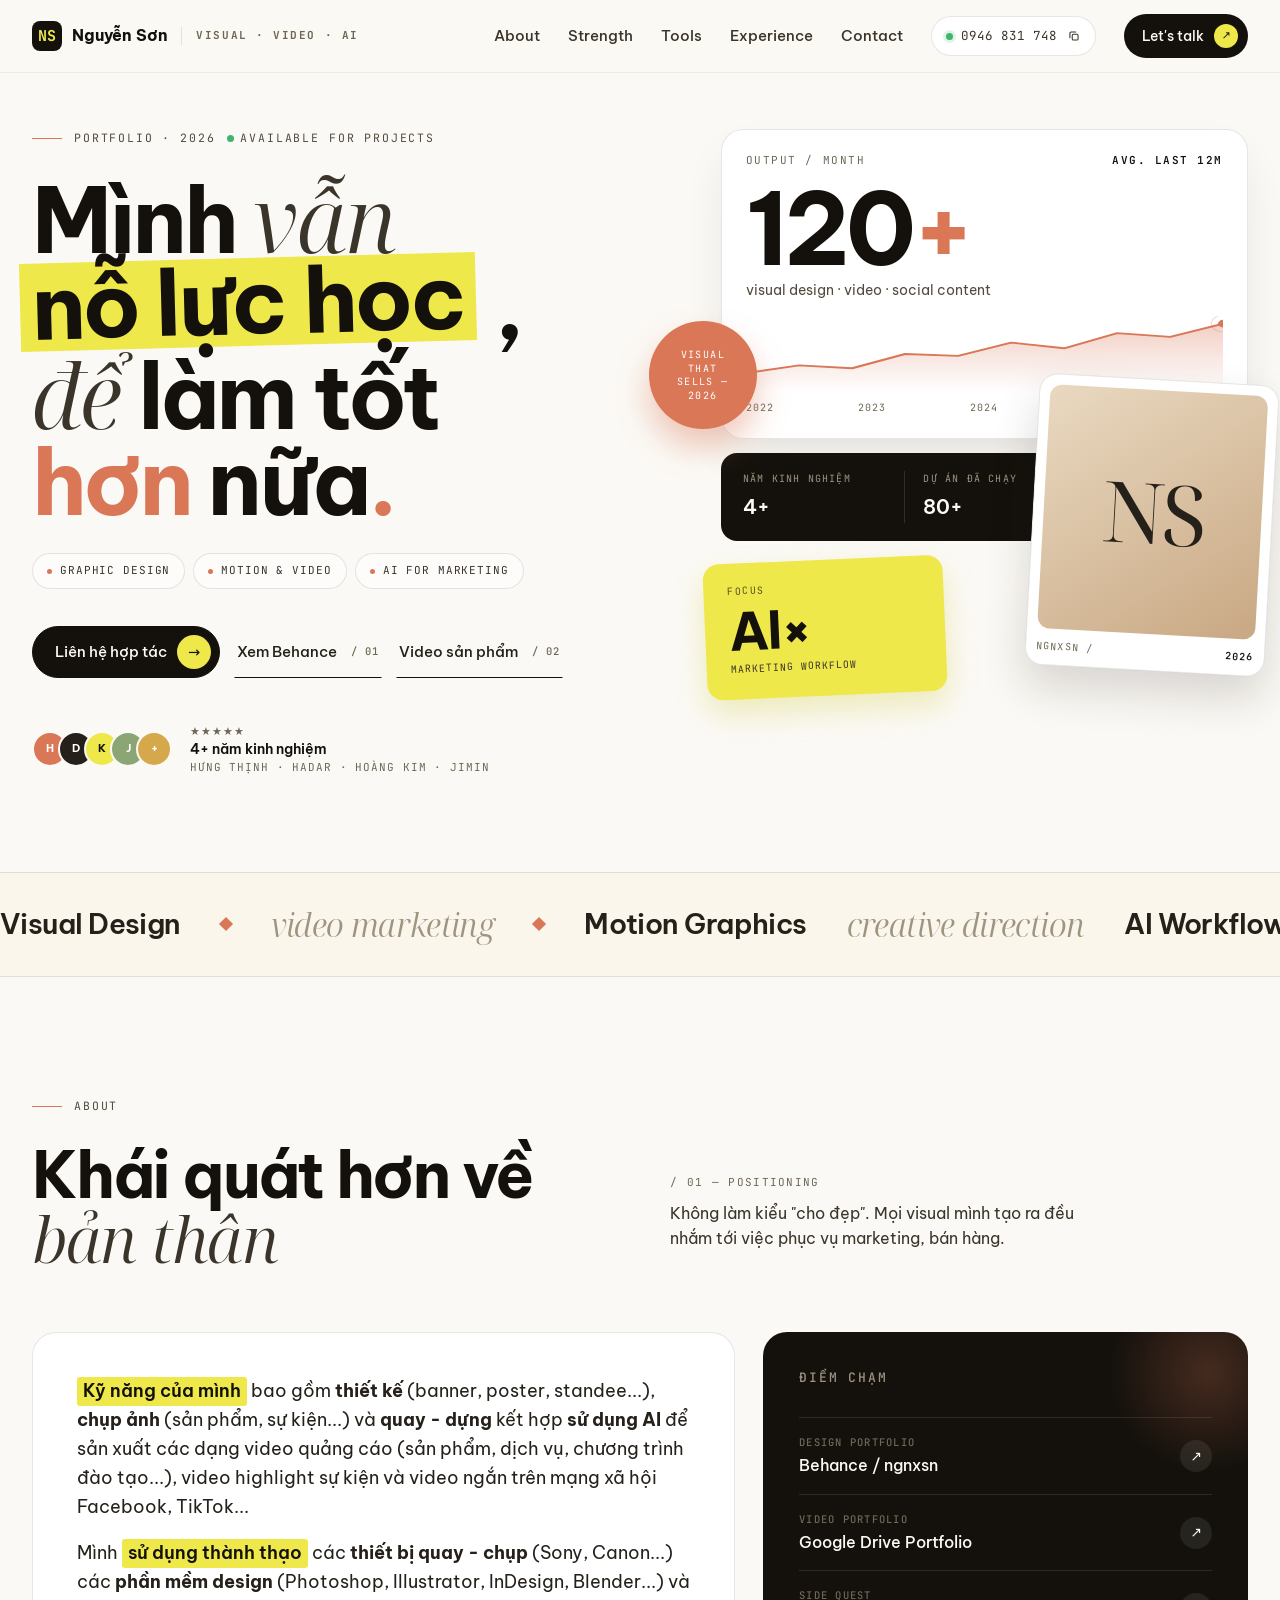
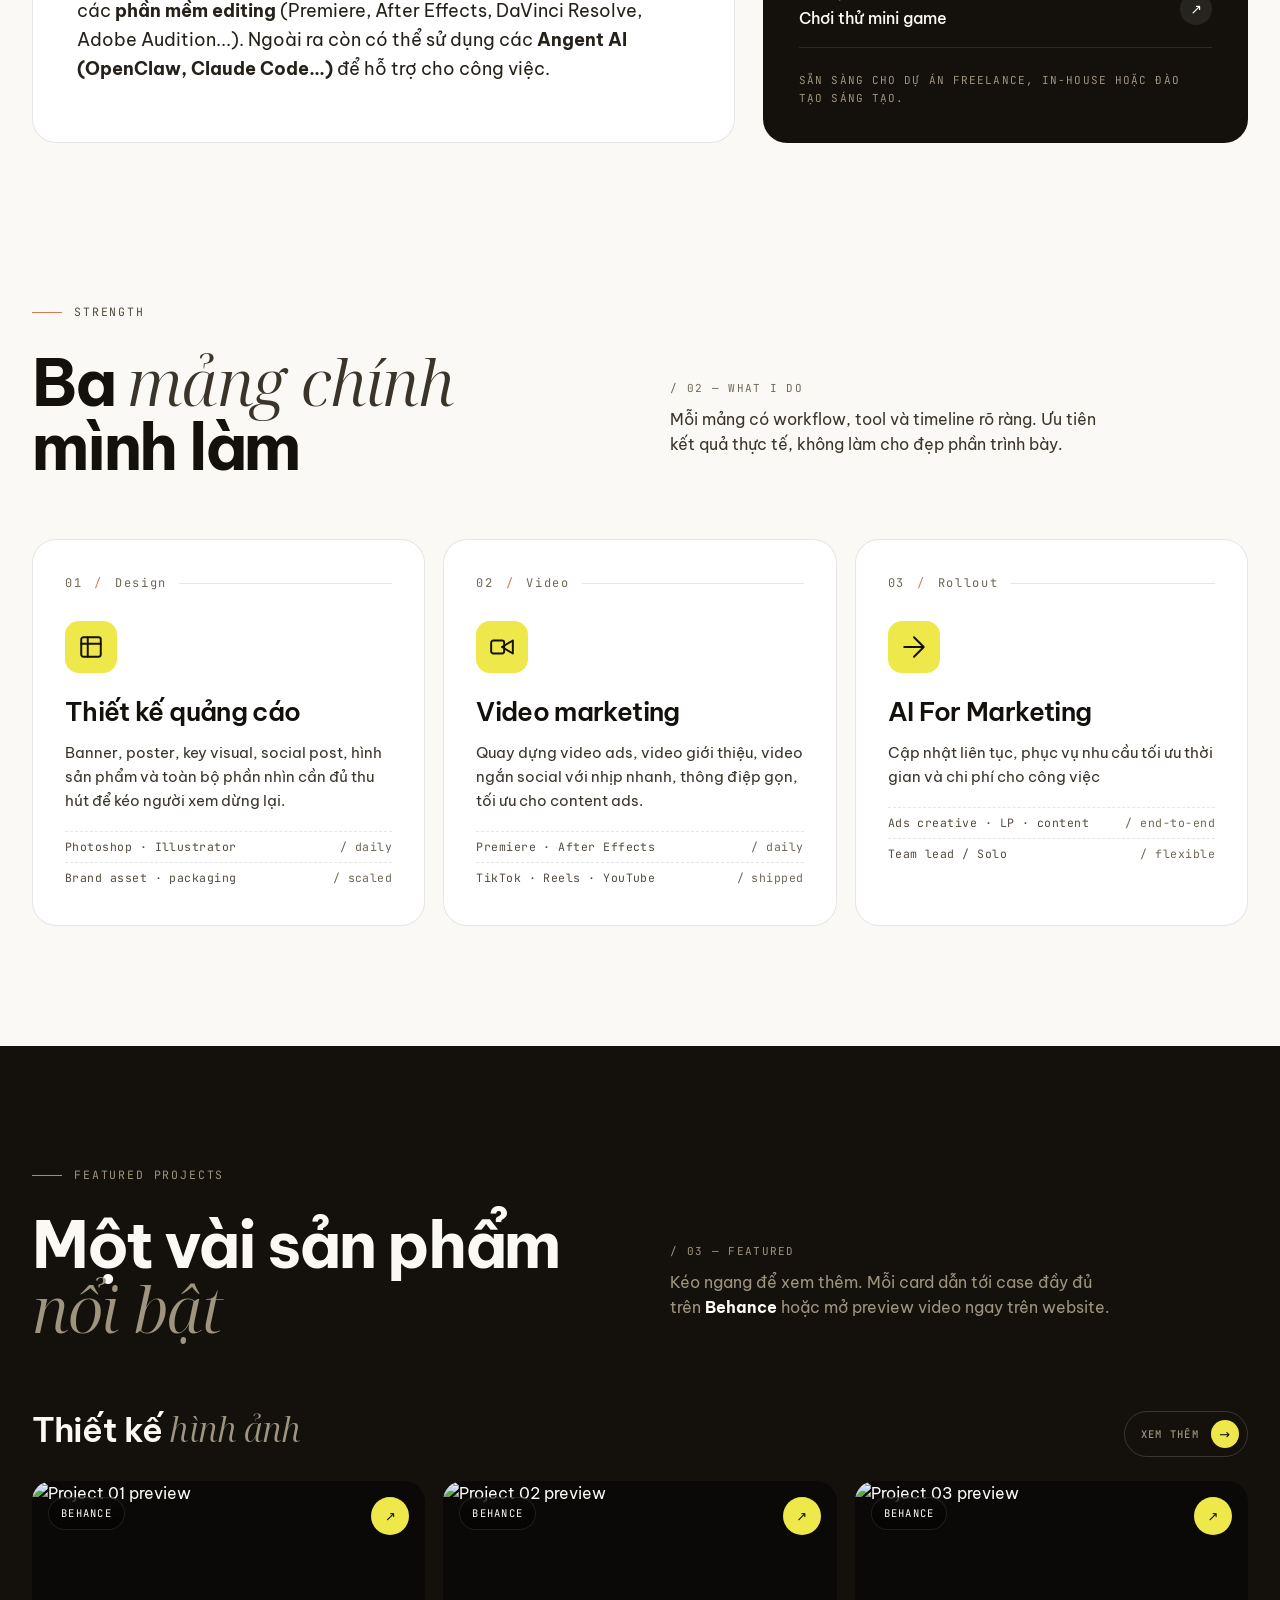
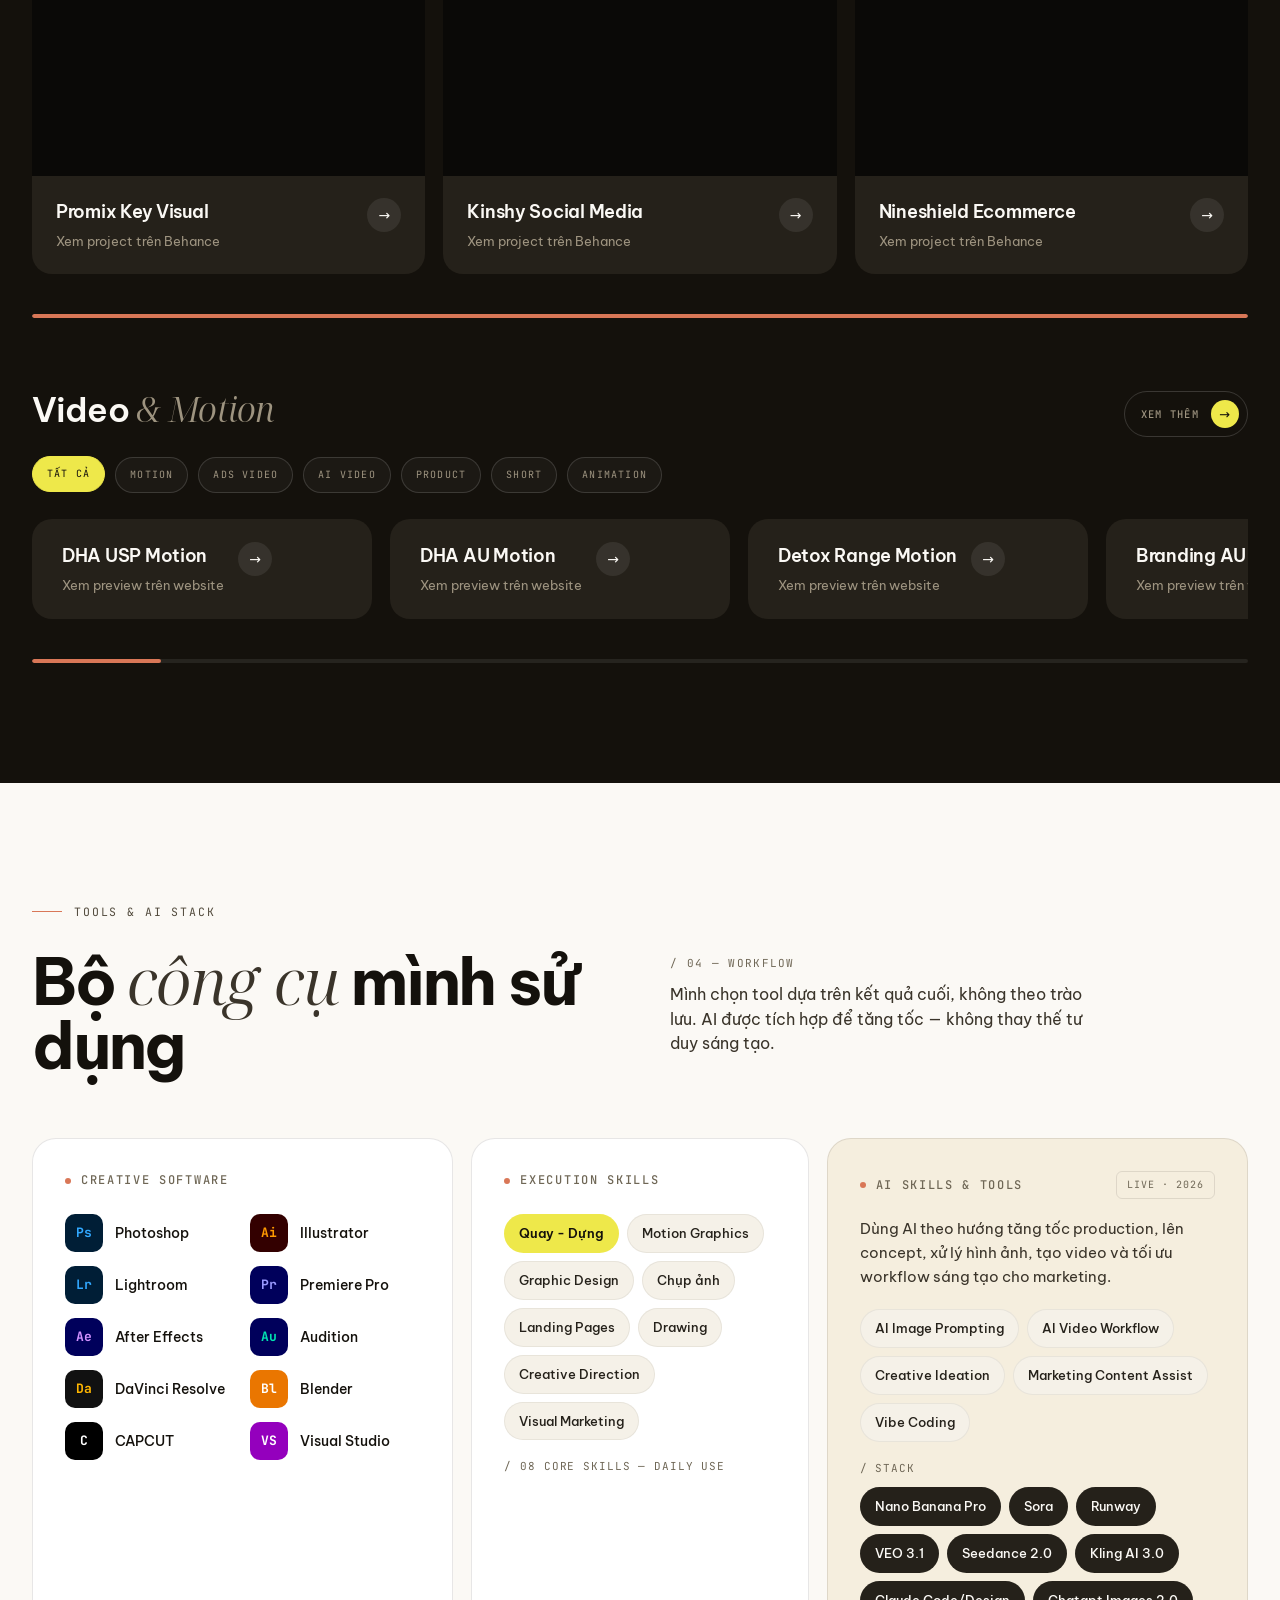
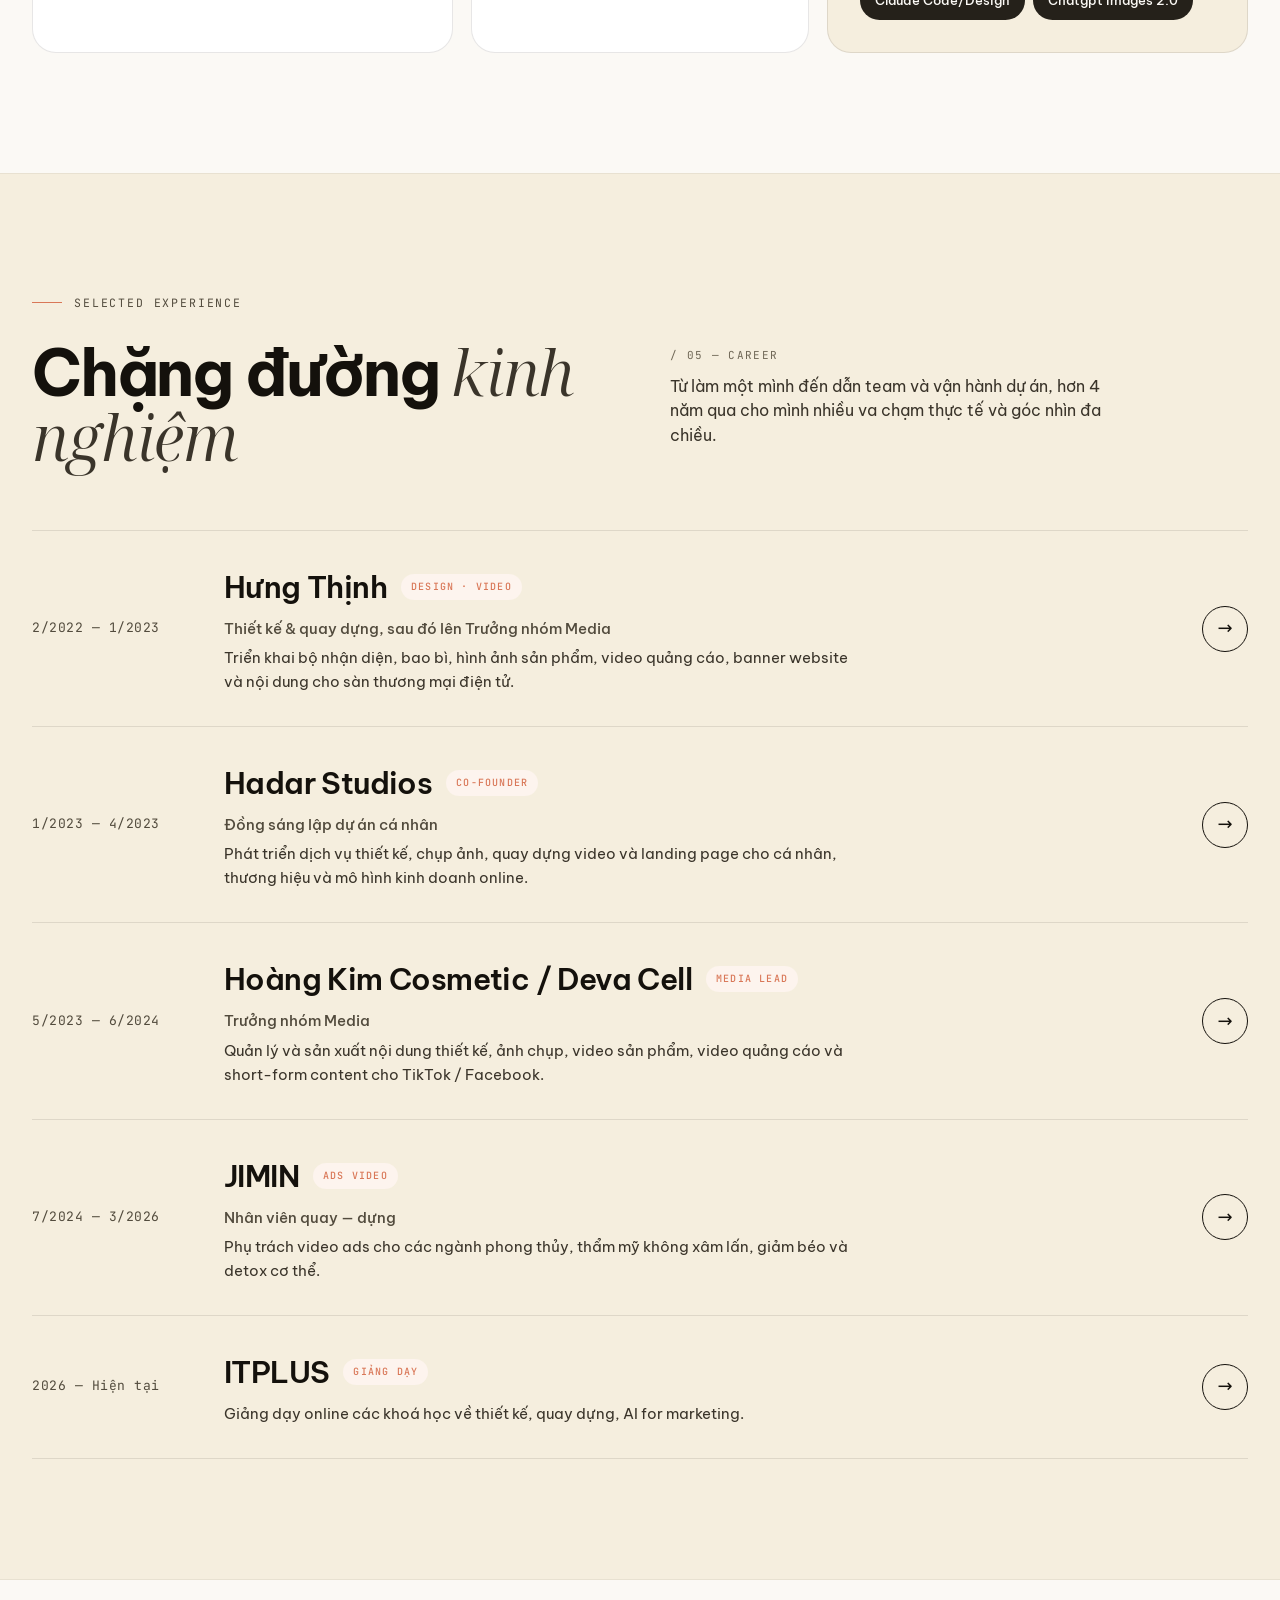
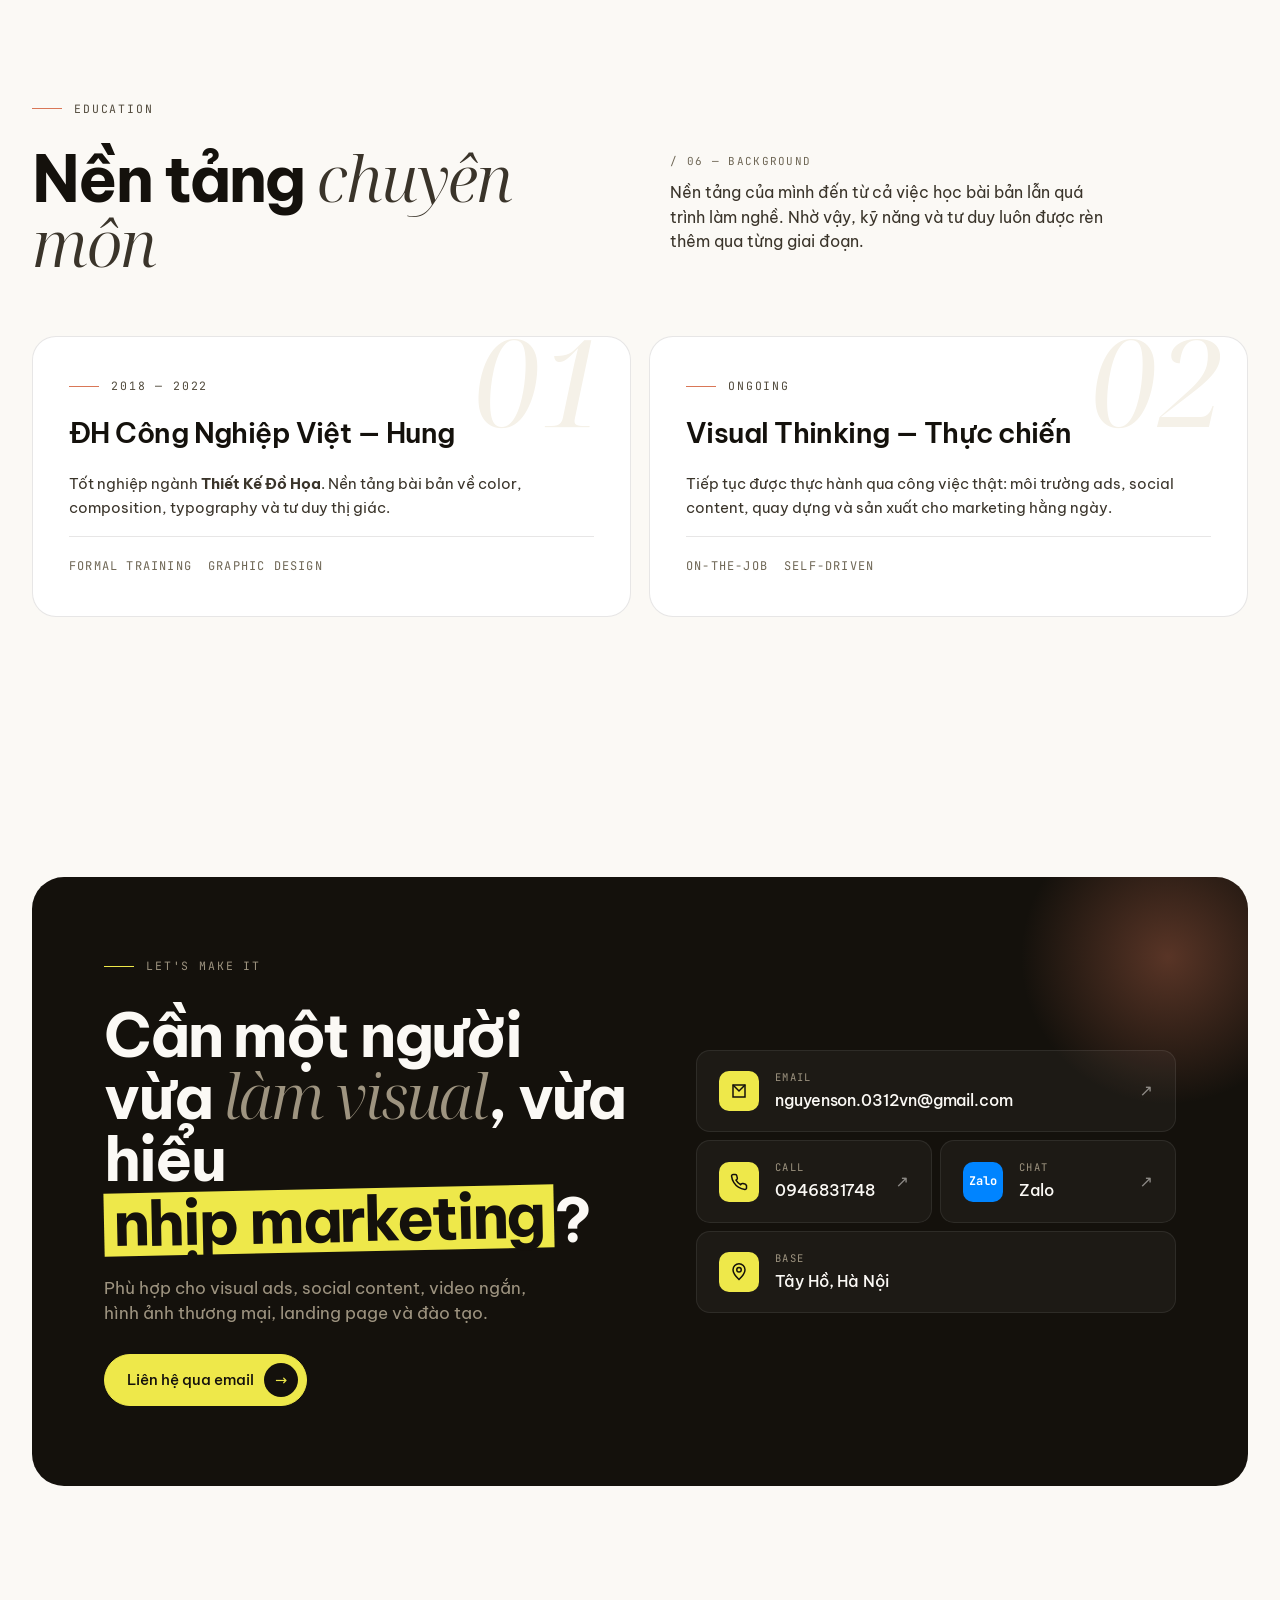
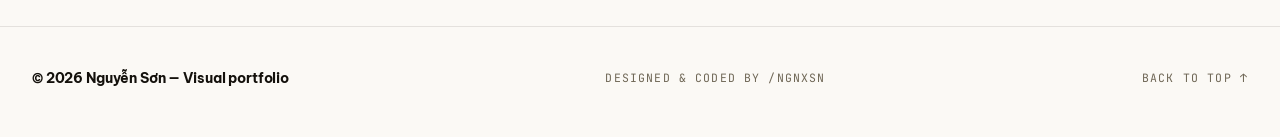
==== index.html @ d175b16a "Update index.html" ====
<!doctype html>
<html lang="vi" class="" style=""><head>
<meta charset="UTF-8">
<meta name="viewport" content="width=device-width, initial-scale=1.0">
<title>Nguyễn Sơn — Visual Designer &amp; Video Marketer</title>
<meta name="description" content="Nguyễn Sơn — Visual Designer &amp; Video Marketer. Thiết kế quảng cáo, quay dựng video, sáng tạo nội dung và AI cho marketing.">
<link rel="preconnect" href="https://fonts.googleapis.com">
<link rel="preconnect" href="https://fonts.gstatic.com" crossorigin="">
<link href="https://fonts.googleapis.com/css2?family=Be+Vietnam+Pro:wght@300;400;500;600;700;800&amp;family=Noto+Serif+Display:ital,wght@0,300..400;1,300..400&amp;family=JetBrains+Mono:wght@400;500;600&amp;display=swap" rel="stylesheet">
<style>
/* ============= TOKENS ============= */
:root{
  --brand-50:#FDF4EE;--brand-100:#FAE4D2;--brand-300:#EDA470;--brand-400:#E3814A;
  --brand-500:#D97757;--brand-600:#070605;--brand-700:#9F4A30;
  --cream-50:#FBF9F5;--cream-100:#F5F1E8;--cream-200:#E9E2D2;
  --stone-300:#C9BFA9;--stone-400:#9E9480;--stone-500:#6F6756;
  --stone-600:#524B3D;--stone-700:#3A342A;--stone-800:#25211A;--stone-900:#14110C;
  --mustard:#EEE84A;--mustard-deep:#DED613;
  --ink:var(--stone-900);--paper:var(--cream-50);--paper-warm:#F5EEDE;
  --rule:rgba(20,17,12,0.10);--rule-soft:rgba(20,17,12,0.06);
  --coral:var(--brand-500);
  --font-sans:"Be Vietnam Pro",ui-sans-serif,system-ui,sans-serif;
  --font-serif:"Noto Serif Display",Georgia,serif;
  --font-mono:"JetBrains Mono",ui-monospace,Menlo,monospace;
  --ease-out:cubic-bezier(0.22,1,0.36,1);
  --page-max:1280px;
}

/* ============= BASE ============= */
*,*::before,*::after{box-sizing:border-box}
html,body{margin:0;padding:0}
body{
  background:var(--paper);color:var(--ink);
  font-family:var(--font-sans);font-size:16px;line-height:1.6;
  -webkit-font-smoothing:antialiased;text-rendering:optimizeLegibility;
  overflow-x:hidden;
}
img{max-width:100%;display:block}
a{color:inherit;text-decoration:none}
button{font:inherit;cursor:pointer}

.container{width:100%;max-width:var(--page-max);margin:0 auto;padding:0 32px;position:relative}

/* ============= NAV ============= */
.nav{position:sticky;top:0;z-index:50;background:rgba(251,249,245,0.82);backdrop-filter:blur(14px);-webkit-backdrop-filter:blur(14px);border-bottom:1px solid var(--rule-soft)}
.nav-inner{height:72px;display:flex;align-items:center;gap:28px}
.brand{display:flex;align-items:center;gap:10px;font-weight:700;letter-spacing:-0.01em;font-size:16px}
.brand-mark{width:30px;height:30px;border-radius:8px;background:var(--ink);color:var(--mustard);display:grid;place-items:center;font-family:var(--font-mono);font-weight:700;font-size:15px}
.brand-meta{font-family:var(--font-mono);font-size:11px;letter-spacing:0.14em;color:var(--stone-500);text-transform:uppercase;padding-left:14px;margin-left:4px;border-left:1px solid var(--cream-200)}
.nav-links{display:flex;gap:28px;margin-left:auto;font-size:14.5px;font-weight:500}
.nav-links a{color:var(--stone-700);transition:color .2s}
.nav-links a:hover{color:var(--ink)}
.nav-phone{display:inline-flex;align-items:center;gap:8px;padding:9px 14px;border-radius:999px;border:1px solid var(--rule);background:#fff;font-family:var(--font-mono);font-size:12.5px;color:var(--stone-700)}
.nav-phone::before{content:"";width:7px;height:7px;border-radius:50%;background:#3FB46B;box-shadow:0 0 0 3px rgba(63,180,107,0.16)}
.nav-cta{display:inline-flex;align-items:center;gap:10px;padding:10px 10px 10px 18px;border-radius:999px;background:var(--ink);color:var(--paper);font-weight:500;font-size:14px;transition:background .2s,transform .2s}
.nav-cta:hover{background:var(--coral);transform:translateY(-1px)}
.nav-cta .dot{width:24px;height:24px;border-radius:50%;background:var(--mustard);color:var(--ink);display:grid;place-items:center;font-size:11px}
.nav-toggle{display:none;border:1px solid var(--rule);background:#fff;border-radius:10px;padding:10px;margin-left:auto}
.nav-toggle span{display:block;width:20px;height:2px;background:var(--ink);margin:4px 0;transition:transform .2s,opacity .2s}
.nav-toggle.is-open span:nth-child(1){transform:rotate(45deg) translate(4.5px,4.5px)}
.nav-toggle.is-open span:nth-child(2){opacity:0;transform:scaleX(0)}
.nav-toggle.is-open span:nth-child(3){transform:rotate(-45deg) translate(4.5px,-4.5px)}

.nav-mobile{display:none;flex-direction:column;background:var(--ink);border-top:1px solid rgba(255,255,255,0.08);padding:8px 0 24px}
.nav-mobile.is-open{display:flex}
.nav-m-link{display:block;padding:14px 0;font-size:20px;font-weight:600;color:var(--paper);letter-spacing:-0.025em;border-bottom:1px solid rgba(255,255,255,0.07);transition:color .15s,padding-left .15s}
.nav-m-link:last-child{border-bottom:none}
.nav-m-link:hover{color:var(--mustard);padding-left:6px}
.nav-backdrop{display:none}

/* ============= HERO ============= */
.hero{padding:56px 0 96px;position:relative}
.hero-grid{display:grid;grid-template-columns:1.2fr 1fr;gap:56px;align-items:start}
.eyebrow{display:flex;align-items:center;gap:12px;font-family:var(--font-mono);font-size:11.5px;letter-spacing:0.16em;text-transform:uppercase;color:var(--stone-600);margin-bottom:28px}
.eyebrow::before{content:"";width:30px;height:1px;background:var(--coral)}
.eyebrow .live{display:inline-flex;align-items:center;gap:6px;color:var(--stone-600)}
.eyebrow .live::before{content:"";width:7px;height:7px;border-radius:50%;background:#3FB46B;animation:pulse 2s ease-in-out infinite}
@keyframes pulse{0%,100%{box-shadow:0 0 0 3px rgba(63,180,107,0.18)}50%{box-shadow:0 0 0 6px rgba(63,180,107,0.06)}}

.headline{
  font-family:var(--font-sans);font-weight:700;
  font-size:clamp(48px,7vw,104px);line-height:0.96;letter-spacing:-0.035em;
  color:var(--ink);margin:0;
}
.headline .serif{font-family:var(--font-serif);font-style:italic;font-weight:350;color:var(--stone-700);letter-spacing:-0.02em}
.headline .hl{position:relative;display:inline-block;padding:0 12px 2px;background:var(--mustard);transform:rotate(-1.5deg);margin:0 3px}
.headline .coral{color:var(--coral)}
.headline .under{background:linear-gradient(180deg,transparent 70%,var(--mustard) 70%);padding:0 4px}

.hero-lead{margin-top:36px;font-size:17.5px;line-height:1.55;color:var(--stone-700);max-width:560px}
.hero-lead b{color:var(--ink);font-weight:600}

.hero-chips{margin-top:28px;display:flex;flex-wrap:wrap;gap:8px}
.chip{font-family:var(--font-mono);font-size:11px;letter-spacing:0.08em;text-transform:uppercase;padding:8px 14px;border:1px solid var(--rule);border-radius:999px;color:var(--stone-700);background:rgba(255,255,255,0.5);display:inline-flex;align-items:center;gap:8px}
.chip::before{content:"";width:5px;height:5px;border-radius:50%;background:var(--coral)}

.actions{margin-top:36px;display:flex;flex-wrap:wrap;gap:14px;align-items:center}
.btn{display:inline-flex;align-items:center;gap:10px;border-radius:999px;font-weight:500;font-size:14.5px;transition:all .25s var(--ease-out);border:1px solid transparent}
.btn-primary{background:var(--ink);color:var(--paper);padding:8px 8px 8px 22px;border-color:var(--ink)}
.btn-primary:hover{background:var(--coral);border-color:var(--coral)}
.btn-primary .arr{width:34px;height:34px;border-radius:50%;background:var(--mustard);color:var(--ink);display:grid;place-items:center;transition:transform .25s}
.btn-primary:hover .arr{transform:rotate(-45deg)}
.btn-ghost{padding:14px 2px;color:var(--stone-800);border-bottom:1px solid var(--ink);border-radius:0;transition:gap .2s,color .2s,border-color .2s}
.btn-ghost:hover{color:var(--coral);gap:14px;border-color:var(--coral)}
.btn-ghost .num{font-family:var(--font-mono);font-size:10.5px;color:var(--stone-500);margin-left:4px;letter-spacing:0.1em}

.trust{margin-top:44px;display:flex;align-items:center;gap:18px}
.avatars{display:flex}
.avatars .av{width:36px;height:36px;border-radius:50%;border:2px solid var(--paper);margin-left:-10px;display:grid;place-items:center;font-size:11px;font-weight:700;color:#fff}
.avatars .av:first-child{margin-left:0}
.av.c1{background:var(--coral)}.av.c2{background:var(--stone-800)}.av.c3{background:var(--mustard);color:var(--ink)}.av.c4{background:#8BA674}.av.c5{background:#D4A84B}
.trust-text{font-size:13.5px;line-height:1.4}
.trust-text b{color:var(--ink);font-weight:600}
.trust-text span{display:block;font-family:var(--font-mono);font-size:11px;color:var(--stone-500);letter-spacing:0.08em;text-transform:uppercase;margin-top:2px}
.stars{color:var(--coral);letter-spacing:2px;font-size:12px;margin-right:6px}

/* Hero visual */
.hero-visual{position:relative;padding-top:0;min-height:560px}
.card-big{background:#fff;border:1px solid var(--rule);border-radius:22px;padding:22px 24px;box-shadow:0 22px 50px -14px rgba(37,33,26,0.14)}
.card-big .row{font-family:var(--font-mono);font-size:11px;letter-spacing:0.14em;text-transform:uppercase;color:var(--stone-500);display:flex;justify-content:space-between;align-items:center}
.card-big .row b{color:var(--ink);font-weight:600}
.big-num{font-size:clamp(68px,7.8vw,100px);font-weight:700;line-height:0.98;letter-spacing:-0.045em;color:var(--ink);margin:10px 0 2px}
.big-num .plus{color:var(--coral)}
.big-cap{font-size:14px;color:var(--stone-600);margin-bottom:14px}
.spark{width:100%;height:76px;display:block}
.spark-labels{display:flex;justify-content:space-between;font-family:var(--font-mono);font-size:10px;letter-spacing:0.1em;color:var(--stone-500);text-transform:uppercase;margin-top:8px}

.stat-strip{margin-top:14px;background:var(--ink);color:var(--paper);border-radius:16px;padding:18px 22px;display:grid;grid-template-columns:repeat(3,1fr);gap:2px}
.stat-strip .i{padding-right:16px}
.stat-strip .i+.i{padding-left:18px;border-left:1px solid rgba(255,255,255,0.12)}
.stat-strip small{font-family:var(--font-mono);font-size:10px;letter-spacing:0.12em;color:var(--stone-400);text-transform:uppercase;display:block;margin-bottom:4px}
.stat-strip b{font-size:20px;font-weight:600;letter-spacing:-0.01em;color:var(--paper)}

.tilt-card{margin-top:18px;background:var(--mustard);border-radius:16px;padding:20px 24px 22px;transform:rotate(-2.5deg) translateX(-16px);max-width:240px;box-shadow:0 14px 30px rgba(200,190,10,0.25)}
.tilt-card .lab{font-family:var(--font-mono);font-size:10px;letter-spacing:0.14em;text-transform:uppercase;color:var(--stone-800);opacity:0.75}
.tilt-card .big{font-size:52px;font-weight:700;line-height:1;letter-spacing:-0.04em;color:var(--ink);margin:6px 0 4px}
.tilt-card .sub{font-family:var(--font-mono);font-size:10px;letter-spacing:0.1em;color:var(--stone-700);text-transform:uppercase}

.portrait-tile{position:absolute;right:-24px;top:250px;width:240px;transform:rotate(3.2deg);z-index:3}
.portrait-tile .inner{background:#fff;border:1px solid var(--rule);border-radius:18px;padding:10px;box-shadow:0 22px 44px rgba(37,33,26,0.16)}
.portrait-tile .img{width:100%;aspect-ratio:1/1.12;border-radius:12px;background:linear-gradient(145deg,#E9D9C1,#C9A883);position:relative;overflow:hidden;display:grid;place-items:center;color:var(--stone-800);font-family:var(--font-serif);font-size:84px;letter-spacing:-0.04em;line-height:1}
.portrait-tile .img img{width:100%;height:100%;object-fit:cover}
.portrait-tile .label{margin-top:10px;display:flex;justify-content:space-between;align-items:center;font-family:var(--font-mono);font-size:10px;letter-spacing:0.12em;text-transform:uppercase;color:var(--stone-500)}
.portrait-tile .label b{color:var(--ink);font-weight:600}

.sticker{position:absolute;left:-44px;top:288px;bottom:auto;z-index:4;width:108px;height:108px;border-radius:50%;background:var(--coral);color:#fff;display:grid;place-items:center;text-align:center;font-family:var(--font-mono);font-size:10px;letter-spacing:0.14em;text-transform:uppercase;line-height:1.35;padding:16px;box-shadow:0 18px 32px rgba(217,119,87,0.4);animation:spin 22s linear infinite}
@keyframes spin{to{transform:rotate(360deg)}}

/* ============= MARQUEE ============= */
.marquee-sec{border-top:1px solid var(--rule);border-bottom:1px solid var(--rule);padding:26px 0;overflow:hidden;background:#FAF6EC}
.marquee{display:flex;gap:40px;animation:scroll 32s linear infinite;white-space:nowrap;align-items:center;width:max-content}
.marquee .w{font-size:28px;font-weight:600;letter-spacing:-0.02em;color:var(--stone-800);display:inline-flex;align-items:center;gap:40px}
.marquee .w.muted{color:var(--stone-400);font-family:var(--font-serif);font-style:italic;font-weight:350;font-size:32px}
.marquee .dia{width:10px;height:10px;background:var(--coral);transform:rotate(45deg);display:inline-block;flex-shrink:0}
@keyframes scroll{from{transform:translateX(0)}to{transform:translateX(-50%)}}

/* ============= SECTIONS ============= */
.section{padding:120px 0;position:relative}
.section-head{display:grid;grid-template-columns:1fr 1fr;gap:60px;align-items:end;margin-bottom:60px}
.section-head.single{grid-template-columns:1fr}
.section-head h2{font-size:clamp(40px,5vw,68px);font-weight:700;line-height:1;letter-spacing:-0.035em;color:var(--ink);margin:0}
.section-head h2 .serif{font-family:var(--font-serif);font-style:italic;font-weight:350;color:var(--stone-700);letter-spacing:-0.02em}
.section-head h2 .coral{color:var(--coral)}
.section-head h2 .hl{background:var(--mustard);padding:0 10px 2px;display:inline-block;transform:rotate(-1.2deg);margin:0 2px}
.section-head .side{font-size:16px;line-height:1.55;color:var(--stone-700);max-width:440px;padding-bottom:6px}
.section-head .side .mini{font-family:var(--font-mono);font-size:11px;letter-spacing:0.12em;text-transform:uppercase;color:var(--stone-500);display:block;margin-bottom:10px}

/* ABOUT */
.about-grid{display:grid;grid-template-columns:1.45fr 1fr;gap:28px}
.about-card{background:#fff;border:1px solid var(--rule);border-radius:24px;padding:44px}
.about-card p{font-size:18px;line-height:1.6;color:var(--stone-800);margin:0 0 18px}
.about-card p:last-child{margin-bottom:0}
.about-card .pill{display:inline-block;background:var(--mustard);padding:0 6px;border-radius:3px;font-weight:600;color:var(--ink)}

.touch-card{background:var(--ink);color:var(--paper);border-radius:24px;padding:36px;display:flex;flex-direction:column;position:relative;overflow:hidden}
.touch-card::before{content:"";position:absolute;top:-60px;right:-60px;width:200px;height:200px;border-radius:50%;background:radial-gradient(circle,rgba(217,119,87,0.25),transparent 70%)}
.touch-card h3{font-size:13px;font-family:var(--font-mono);letter-spacing:0.14em;text-transform:uppercase;color:var(--stone-400);font-weight:500;margin:0 0 28px;position:relative}
.touch-link{display:flex;align-items:center;justify-content:space-between;padding:16px 0;border-top:1px solid rgba(255,255,255,0.1);font-size:15.5px;font-weight:500;color:var(--paper);transition:padding .25s var(--ease-out),color .25s}
.touch-link:hover{color:var(--mustard);padding-left:8px}
.touch-link:last-of-type{border-bottom:1px solid rgba(255,255,255,0.1)}
.touch-link .lead{display:flex;flex-direction:column;gap:2px}
.touch-link .lead small{font-family:var(--font-mono);font-size:10.5px;letter-spacing:0.12em;text-transform:uppercase;color:var(--stone-500)}
.touch-link .arr{width:32px;height:32px;border-radius:50%;background:rgba(255,255,255,0.08);display:grid;place-items:center;font-size:14px;transition:background .25s,transform .25s,color .25s}
.touch-link:hover .arr{background:var(--mustard);color:var(--ink);transform:rotate(-45deg)}
.touch-note{margin-top:auto;padding-top:24px;font-family:var(--font-mono);font-size:11px;letter-spacing:0.1em;line-height:1.6;color:var(--stone-400);text-transform:uppercase}

/* STRENGTH */
.strength-grid{display:grid;grid-template-columns:repeat(3,1fr);gap:18px}
.str-card{background:#fff;border:1px solid var(--rule);border-radius:24px;padding:34px 32px 32px;transition:transform .3s var(--ease-out),border-color .3s;position:relative;overflow:hidden}
.str-card:hover{transform:translateY(-4px);border-color:var(--ink)}
.str-card .num{font-family:var(--font-mono);font-size:12px;letter-spacing:0.14em;color:var(--stone-500);display:flex;align-items:center;gap:12px;margin-bottom:28px}
.str-card .num::after{content:"";flex:1;height:1px;background:var(--rule)}
.str-card .ico{width:52px;height:52px;border-radius:14px;background:var(--mustard);display:grid;place-items:center;transition:background .3s,transform .3s;margin-bottom:24px}
.str-card:hover .ico{background:var(--coral)}
.str-card:hover .ico svg{stroke:#fff}
.str-card .ico svg{width:26px;height:26px;stroke:var(--ink);stroke-width:1.8;fill:none;stroke-linecap:round;stroke-linejoin:round;transition:stroke .3s}
.str-card h3{font-size:26px;font-weight:600;letter-spacing:-0.025em;line-height:1.15;margin:0 0 14px;color:var(--ink)}
.str-card p{font-size:15px;line-height:1.6;color:var(--stone-700);margin:0}
.str-card ul{margin:18px 0 0;padding:0;list-style:none}
.str-card ul li{font-family:var(--font-mono);font-size:11.5px;letter-spacing:0.04em;color:var(--stone-600);padding:6px 0;border-top:1px dashed var(--rule);display:flex;justify-content:space-between}
.str-card ul li span{color:var(--stone-500)}

/* PROJECTS */
.projects-sec{padding:120px 0;background:var(--ink);color:var(--paper)}
.projects-sec .section-head h2{color:var(--paper)}
.projects-sec .section-head h2 .serif{color:var(--stone-400)}
.projects-sec .section-head .side{color:var(--stone-400)}
.projects-sec .eyebrow{color:var(--stone-400)}
.projects-sec .eyebrow::before{background:var(--coral)}
.rail{display:grid;grid-auto-flow:column;grid-auto-columns:minmax(340px,1fr);gap:18px;overflow-x:auto;padding-bottom:16px;scroll-snap-type:x mandatory;scrollbar-width:thin}
.rail::-webkit-scrollbar{height:6px}
.rail::-webkit-scrollbar-track{background:rgba(255,255,255,0.05)}
.rail::-webkit-scrollbar-thumb{background:rgba(255,255,255,0.2);border-radius:3px}
.p-card{background:var(--stone-800);border-radius:20px;overflow:hidden;scroll-snap-align:start;transition:transform .3s var(--ease-out);display:flex;flex-direction:column}
.p-card:hover{transform:translateY(-5px)}
.p-card .thumb{aspect-ratio:4/3;position:relative;overflow:hidden;background:#1A1713}
.p-card .thumb .art{position:absolute;inset:0;display:grid;place-items:center;font-family:var(--font-serif);font-style:italic;font-size:74px;letter-spacing:-0.04em;color:var(--paper);opacity:0.92}
.p-card .thumb.a1{background:linear-gradient(135deg,#D97757 0%,#8F3E28 100%)}
.p-card .thumb.a2{background:linear-gradient(135deg,#25211A 0%,#524B3D 100%)}
.p-card .thumb.a3{background:linear-gradient(135deg,#EEE84A 0%,#D4A84B 100%)}
.p-card .thumb.a3 .art{color:var(--ink)}
.p-card .thumb.a4{background:linear-gradient(135deg,#6F6756 0%,#14110C 100%)}
.p-card .thumb.a5{background:linear-gradient(135deg,#FAE4D2 0%,#E3814A 100%)}
.p-card .thumb.a5 .art{color:var(--ink)}
.p-card .thumb::after{content:"";position:absolute;inset:0;background:linear-gradient(180deg,transparent 55%,rgba(0,0,0,0.45))}
.p-card .tag{position:absolute;left:16px;top:16px;z-index:2;font-family:var(--font-mono);font-size:10.5px;letter-spacing:0.12em;text-transform:uppercase;color:var(--paper);background:rgba(0,0,0,0.4);backdrop-filter:blur(8px);padding:7px 12px;border-radius:999px;border:1px solid rgba(255,255,255,0.1)}
.p-card .play{position:absolute;right:16px;top:16px;z-index:2;width:38px;height:38px;border-radius:50%;background:var(--mustard);color:var(--ink);display:grid;place-items:center;font-size:13px}
.p-card .body{padding:22px 24px;display:flex;justify-content:space-between;align-items:flex-start;gap:14px}
.p-card .body h4{font-size:18px;font-weight:600;letter-spacing:-0.015em;margin:0 0 4px;color:var(--paper)}
.p-card .body p{font-size:13px;color:var(--stone-400);margin:0}
.p-card .body .arr{width:34px;height:34px;border-radius:50%;background:rgba(255,255,255,0.08);display:grid;place-items:center;transition:background .25s,transform .25s,color .25s;flex-shrink:0;font-size:14px}
.p-card:hover .arr{background:var(--mustard);color:var(--ink);transform:rotate(-45deg)}
.p-card .thumb img,.p-card .thumb iframe,.p-card .thumb video{position:absolute;inset:0;width:100%;height:100%;z-index:1;border:0;background:#0a0907}
.p-card .thumb img{object-fit:cover;transition:transform .5s var(--ease-out)}
.p-card:hover .thumb img{transform:scale(1.04)}
.p-card .thumb img:not([src]),.p-card .thumb img[src=""]{display:none}
/* Video cards giữ aspect 4:3 như card hình để cân đối với card Behance. */
.p-card .thumb:has(iframe) .play,.p-card .thumb:has(video) .play{display:none}
.p-card .thumb:has(iframe)::after,.p-card .thumb:has(video)::after{display:none}
/* Card with video: outer <a> không navigate (iframe handle click play) — chỉ áp dụng trên live site. */
.p-card:has(.thumb iframe),.p-card:has(.thumb video){pointer-events:none}
.p-card:has(.thumb iframe) .thumb,.p-card:has(.thumb iframe) .body,
.p-card:has(.thumb video) .thumb,.p-card:has(.thumb video) .body{pointer-events:auto}
/* Editor mode: vẫn cho click để select element bình thường. */
html.__ed-mode .p-card,html.__ed-mode .p-card *{pointer-events:auto !important}
.p-card .thumb-empty{display:none;position:absolute;inset:0;place-items:center;color:var(--stone-500);font-family:var(--font-mono);font-size:11px;letter-spacing:0.16em;text-transform:uppercase;text-align:center;line-height:1.6;padding:18px;z-index:1}
html.__ed-mode .p-card .thumb img:not([src])+.thumb-empty,
html.__ed-mode .p-card .thumb img[src=""]+.thumb-empty{display:grid}
.rail{align-items:start}
.rail-progress{margin-top:24px;height:4px;background:rgba(255,255,255,0.08);border-radius:3px;overflow:hidden;position:relative;max-width:100%}
.rail-progress span{position:absolute;left:0;top:0;bottom:0;background:var(--coral);border-radius:3px;width:30%;transition:left .15s ease,width .15s ease}

/* TOOLS */
.tools-grid{display:grid;grid-template-columns:1.25fr 1fr 1.25fr;gap:18px}
.t-card{background:#fff;border:1px solid var(--rule);border-radius:24px;padding:32px}
.t-card.dark{background:var(--paper-warm);border-color:var(--rule)}
.t-card h3{font-size:12px;font-family:var(--font-mono);letter-spacing:0.14em;text-transform:uppercase;color:var(--stone-500);font-weight:500;margin:0 0 24px;display:flex;align-items:center;gap:10px}
.t-card h3::before{content:"";width:6px;height:6px;border-radius:50%;background:var(--coral)}
.sw-grid{display:grid;grid-template-columns:repeat(2,1fr);gap:14px}
.sw{display:flex;align-items:center;gap:12px;font-size:14px;font-weight:500;color:var(--ink)}
.sw-i{width:38px;height:38px;border-radius:10px;display:grid;place-items:center;font-family:var(--font-mono);font-size:13px;font-weight:700}
.sw-i.ps{background:#001E36;color:#31A8FF}.sw-i.ai{background:#330000;color:#FF9A00}.sw-i.lr{background:#001E36;color:#31A8FF}.sw-i.pr{background:#00005B;color:#9999FF}.sw-i.ae{background:#00005B;color:#D291FF}.sw-i.au{background:#00005B;color:#00E5B1}.sw-i.da{background:#111;color:#FFB600}.sw-i.bl{background:#EA7600;color:#fff}
.chips{display:flex;flex-wrap:wrap;gap:8px}
.chips .c{padding:8px 14px;border-radius:999px;background:var(--cream-100);border:1px solid var(--rule-soft);font-size:13px;color:var(--stone-800);font-weight:500}
.chips.dark .c{background:var(--stone-800);color:var(--paper);border-color:transparent}
.chips .c.hl{background:var(--mustard);border-color:transparent;color:var(--ink);font-weight:600}
.ai-body p{font-size:15px;line-height:1.6;color:var(--stone-700);margin:0 0 20px}
.ai-title{display:flex;justify-content:space-between;align-items:center;margin-bottom:18px}
.ai-title .kbd{font-family:var(--font-mono);font-size:10px;letter-spacing:0.1em;text-transform:uppercase;color:var(--stone-500);padding:5px 10px;border:1px solid var(--rule);border-radius:6px}
.tag-list{font-family:var(--font-mono);font-size:11px;letter-spacing:0.08em;text-transform:uppercase;color:var(--stone-500);margin:18px 0 10px}

/* EXPERIENCE — editorial list */
.exp-sec{background:var(--paper-warm);border-top:1px solid var(--rule-soft);border-bottom:1px solid var(--rule-soft)}
.exp-list{display:flex;flex-direction:column}
.exp-row{display:grid;grid-template-columns:160px 1fr auto;gap:32px;padding:32px 0;border-top:1px solid var(--rule);align-items:center;transition:padding .3s var(--ease-out)}
.exp-row:last-child{border-bottom:1px solid var(--rule)}
.exp-row:hover{padding-left:12px;padding-right:12px;background:rgba(255,255,255,0.4)}
.exp-period{font-family:var(--font-mono);font-size:13px;letter-spacing:0.04em;color:var(--stone-600)}
.exp-main h3{font-size:30px;font-weight:600;letter-spacing:-0.02em;margin:0 0 6px;color:var(--ink);display:flex;align-items:center;gap:14px}
.exp-main h3 .role-tag{font-family:var(--font-mono);font-size:10px;letter-spacing:0.12em;text-transform:uppercase;color:var(--coral);background:var(--brand-50);padding:5px 10px;border-radius:999px;font-weight:500}
.exp-main .role{font-size:14.5px;color:var(--stone-600);margin:0 0 6px;font-weight:500}
.exp-main p{font-size:15px;line-height:1.6;color:var(--stone-700);margin:0;max-width:640px}
.exp-row .arr{width:46px;height:46px;border-radius:50%;border:1px solid var(--ink);display:grid;place-items:center;color:var(--ink);transition:background .25s,color .25s,transform .25s;font-size:18px}
.exp-row:hover .arr{background:var(--coral);border-color:var(--coral);color:#fff;transform:rotate(-45deg)}

/* EDU */
.edu-grid{display:grid;grid-template-columns:1fr 1fr;gap:18px}
.edu-card{background:#fff;border:1px solid var(--rule);border-radius:24px;padding:40px 36px;display:flex;flex-direction:column;gap:16px;position:relative;overflow:hidden}
.edu-card .mark{font-family:var(--font-serif);font-style:italic;font-size:120px;line-height:0.9;color:var(--cream-100);position:absolute;right:24px;top:-10px;pointer-events:none}
.edu-card .eyebrow{margin-bottom:0}
.edu-card h3{font-size:28px;font-weight:600;letter-spacing:-0.02em;margin:0;color:var(--ink);position:relative}
.edu-card p{font-size:15px;line-height:1.6;color:var(--stone-700);margin:0;position:relative}
.edu-card .meta{font-family:var(--font-mono);font-size:12px;letter-spacing:0.1em;color:var(--stone-500);text-transform:uppercase;display:flex;gap:16px;margin-top:auto;padding-top:20px;border-top:1px solid var(--rule);position:relative}

/* CONTACT / CTA */
.cta-sec{padding:140px 0}
.cta-box{background:var(--ink);color:var(--paper);border-radius:32px;padding:80px 72px;position:relative;overflow:hidden}
.cta-box::before{content:"";position:absolute;right:-80px;top:-80px;width:320px;height:320px;border-radius:50%;background:radial-gradient(circle,rgba(217,119,87,0.35),transparent 65%);pointer-events:none}
.cta-grid{display:grid;grid-template-columns:1.1fr 1fr;gap:64px;align-items:center;position:relative;z-index:2}
.cta-grid .left h2{font-size:clamp(40px,4.8vw,64px);font-weight:700;line-height:1;letter-spacing:-0.035em;margin:0 0 22px;color:var(--paper)}
.cta-grid .left h2 .serif{font-family:var(--font-serif);font-style:italic;font-weight:350;color:var(--stone-400)}
.cta-grid .left h2 .hl{background:var(--mustard);color:var(--ink);padding:0 10px 2px;display:inline-block;transform:rotate(-1.2deg)}
.cta-grid .left p{font-size:16.5px;line-height:1.55;color:var(--stone-400);max-width:440px;margin:0 0 28px}
.cta-grid .left .eyebrow{color:var(--stone-400)}
.cta-grid .left .eyebrow::before{background:var(--mustard)}

.contact-list{display:flex;flex-direction:column;gap:8px}
.c-item{display:flex;align-items:center;gap:16px;padding:18px 22px;border-radius:14px;background:rgba(255,255,255,0.04);border:1px solid rgba(255,255,255,0.08);transition:background .25s,transform .25s,border-color .25s}
.c-item:hover{background:rgba(255,255,255,0.08);transform:translateX(4px);border-color:var(--coral)}
.c-item .ico{width:40px;height:40px;border-radius:10px;background:var(--mustard);color:var(--ink);display:grid;place-items:center;font-weight:700;flex-shrink:0}
.c-item .ico svg{width:18px;height:18px;stroke:currentColor;stroke-width:2;fill:none}
.c-item .txt{display:flex;flex-direction:column;gap:2px;flex:1}
.c-item .txt small{font-family:var(--font-mono);font-size:10.5px;letter-spacing:0.12em;text-transform:uppercase;color:var(--stone-400)}
.c-item .txt b{font-size:16px;font-weight:500;color:var(--paper);letter-spacing:-0.005em}
.c-item .arr{opacity:0.5;font-size:16px;transition:opacity .2s,transform .2s}
.c-item:hover .arr{opacity:1;transform:rotate(-45deg)}
.c-row{display:grid;grid-template-columns:1fr 1fr;gap:8px}

/* FOOTER */
.footer{padding:40px 0 48px;border-top:1px solid var(--rule)}
.foot-inner{display:flex;justify-content:space-between;align-items:center;flex-wrap:wrap;gap:16px;font-family:var(--font-mono);font-size:11.5px;letter-spacing:0.1em;text-transform:uppercase;color:var(--stone-500)}
.foot-inner .brand{font-family:var(--font-sans);text-transform:none;letter-spacing:-0.01em;font-size:14px;color:var(--ink)}
.foot-inner a:hover{color:var(--coral)}

/* ============= RESPONSIVE ============= */
@media (max-width:1080px){
  .hero-grid{grid-template-columns:1fr;gap:64px}
  .hero-visual{
    min-height:0;
    display:grid;
    grid-template-columns:minmax(0,1fr) minmax(220px,.42fr);
    gap:18px;
    align-items:start;
  }
  .hero-visual .card-big,
  .hero-visual .stat-strip{grid-column:1/-1;width:100%;margin:0}
  .hero-visual .tilt-card{
    grid-column:1/-1;
    grid-row:3;
    width:100%;
    max-width:none;
    min-height:250px;
    margin:10px 0 18px;
    padding:38px 300px 38px 42px;
    transform:rotate(-.7deg);
    display:flex;
    flex-direction:column;
    justify-content:center;
  }
  .hero-visual .portrait-tile{
    grid-column:2;
    grid-row:3;
    position:relative;
    inset:auto;
    width:220px;
    max-width:100%;
    margin:-4px 18px 0 auto;
    align-self:center;
    z-index:3;
    transform:rotate(1.8deg);
  }
  .hero-visual .sticker{display:none}
  .section-head{grid-template-columns:1fr;gap:24px}
  .tools-grid{grid-template-columns:1fr 1fr}
  .tools-grid .t-card:last-child{grid-column:1/-1}
}
@media (max-width:800px){
  .nav-links,.nav-phone,.nav-cta,.brand-mark{display:none}
  .brand-meta{display:none}
  .nav-toggle{display:block}
  .nav-mobile{
    display:flex;
    position:fixed;
    z-index:49;
    top:72px;
    left:0;
    right:0;
    height:auto;
    max-height:calc(100dvh - 88px);
    padding:14px 0 20px;
    overflow-y:auto;
    background:rgba(251,249,245,.80);
    border-top:1px solid rgba(20,17,12,.06);
    border-bottom:1px solid rgba(20,17,12,.08);
    border-radius:0 0 24px 24px;
    box-shadow:0 24px 60px rgba(20,17,12,.14);
    backdrop-filter:blur(64px) saturate(.95);
    -webkit-backdrop-filter:blur(64px) saturate(.95);
    opacity:0;
    visibility:hidden;
    pointer-events:none;
    transform:translateY(-10px);
    transition:opacity .25s var(--ease-out),transform .3s var(--ease-out),visibility .25s;
  }
  .nav-mobile.is-open{
    opacity:1;
    visibility:visible;
    pointer-events:auto;
    transform:translateY(0);
  }
  .nav-backdrop{
    display:block;
    position:fixed;
    z-index:48;
    top:72px;
    left:0;
    right:0;
    bottom:0;
    background:transparent;
    backdrop-filter:none;
    -webkit-backdrop-filter:none;
    opacity:0;
    visibility:hidden;
    pointer-events:none;
    transition:opacity .25s var(--ease-out),visibility .25s;
  }
  body.menu-open .nav-backdrop{
    opacity:1;
    visibility:visible;
    pointer-events:auto;
  }
  .nav-mobile .container{
    width:100%;
    display:flex;
    flex-direction:column;
  }
  .nav-m-link{
    display:flex;
    align-items:center;
    justify-content:space-between;
    padding:16px 4px;
    color:var(--ink);
    font-size:clamp(24px,7vw,34px);
    font-weight:600;
    letter-spacing:-.035em;
    border-bottom:1px solid var(--rule);
    transition:color .2s,padding .25s var(--ease-out);
  }
  .nav-m-link::after{
    content:"→";
    width:34px;
    height:34px;
    border-radius:50%;
    display:grid;
    place-items:center;
    flex:0 0 auto;
    background:rgba(20,17,12,.06);
    font-size:14px;
    transition:background .2s,transform .25s var(--ease-out);
  }
  .nav-m-link:hover{color:var(--coral);padding-left:8px}
  .nav-m-link:hover::after{background:var(--mustard);color:var(--ink);transform:rotate(-45deg)}
  body.menu-open{overflow:hidden}
  .container{padding:0 22px}
  .section{padding:80px 0}
  .hero{padding:40px 0 72px}
  .headline{font-size:clamp(42px,11vw,72px)}
  .about-grid,.strength-grid,.edu-grid,.tools-grid,.cta-grid,.c-row{grid-template-columns:1fr}
  .strength-grid,.edu-grid{grid-template-columns:1fr}
  .cta-sec{padding:80px 0}
  .cta-box{padding:36px 20px;border-radius:24px;overflow:hidden}
  .cta-grid .left{min-width:0}
  .cta-grid .left h2{font-size:clamp(22px,6.5vw,32px);line-height:1.1;overflow-wrap:anywhere;word-break:break-word}
  .cta-grid .left h2 .hl{display:inline;transform:none;padding:0 6px 2px;border-radius:3px}
  .cta-grid .left h2 .serif{display:inline}
  .cta-grid .left p{font-size:14.5px;max-width:100%;overflow-wrap:anywhere}
  .c-item .txt b{font-size:14px}
  .contact-list{min-width:0}
  .exp-row{grid-template-columns:1fr;gap:12px}
  .exp-row .arr{justify-self:end}
  .about-card,.touch-card{padding:28px}
  .section-head h2{font-size:clamp(32px,9vw,48px)}
  .hero-visual{
    min-height:0;
    padding-top:16px;
    display:grid;
    grid-template-columns:minmax(0,1fr) minmax(128px,.42fr);
    gap:12px;
    align-items:start;
  }
  .hero-visual .card-big,
  .hero-visual .stat-strip{grid-column:1/-1;width:100%;margin:0}
  .hero-visual .card-big{padding:18px 18px 16px}
  .hero-visual .big-num{font-size:clamp(60px,20vw,82px)}
  .hero-visual .sticker{display:none}
  .hero-visual .stat-strip{
    padding:16px 14px;
    grid-template-columns:repeat(3,minmax(0,1fr));
  }
  .hero-visual .stat-strip .i{min-width:0;padding-right:10px}
  .hero-visual .stat-strip .i+.i{padding-left:10px}
  .hero-visual .stat-strip small{font-size:8px;line-height:1.45;letter-spacing:.08em}
  .hero-visual .stat-strip b{font-size:clamp(14px,4vw,18px);line-height:1.2}
  .hero-visual .tilt-card{
    grid-column:1/-1;
    grid-row:3;
    width:100%;
    max-width:none;
    min-height:220px;
    margin:8px 0 14px;
    padding:28px 44% 28px 22px;
    transform:rotate(-.8deg);
    display:flex;
    flex-direction:column;
    justify-content:center;
  }
  .hero-visual .tilt-card .big{font-size:clamp(42px,13vw,56px)}
  .hero-visual .portrait-tile{
    grid-column:2;
    grid-row:3;
    position:relative;
    inset:auto;
    width:100%;
    max-width:190px;
    margin:0 10px 0 auto;
    align-self:center;
    z-index:3;
    transform:rotate(1.8deg);
  }
}
@media (max-width:420px){
  .hero-visual{gap:10px;grid-template-columns:minmax(0,1fr) minmax(112px,.46fr)}
  .hero-visual .stat-strip{padding:14px 10px}
  .hero-visual .stat-strip .i{padding-right:7px}
  .hero-visual .stat-strip .i+.i{padding-left:7px}
  .hero-visual .stat-strip b{font-size:14px}
  .hero-visual .tilt-card{min-height:190px;padding:22px 46% 22px 16px}
  .hero-visual .tilt-card .lab{font-size:8px}
  .hero-visual .tilt-card .big{font-size:clamp(36px,12vw,46px)}
  .hero-visual .tilt-card .sub{font-size:8px;letter-spacing:.06em}
  .hero-visual .portrait-tile{margin-right:6px}
}
</style>
</head>
<body>

<!-- ============= NAV ============= -->
<nav class="nav" data-block="" data-block-name="Navigation">
  <div class="container nav-inner">
    <a href="#" class="brand">
      <span class="brand-mark">NS</span>
      <span>Nguyễn Sơn</span>
      <span class="brand-meta">Visual · Video · AI</span>
    </a>
    <div class="nav-links">
      <a href="#about">About</a>
      <a href="#strength">Strength</a>
      <a href="#tools">Tools</a>
      <a href="#experience">Experience</a>
      <a href="#contact">Contact</a>
    </div>
   
    <a href="#" class="nav-phone copy-phone" data-phone="0946831748">
  0946 831 748
  <span class="copy-icon" aria-hidden="true">
    <svg viewBox="0 0 24 24" width="14" height="14" fill="none" stroke="currentColor" stroke-width="1.8" stroke-linecap="round" stroke-linejoin="round">
      <rect x="9" y="9" width="10" height="10" rx="2"></rect>
      <path d="M5 15V7a2 2 0 0 1 2-2h8"></path>
    </svg>
  </span>
</a>

<style>
  .copy-phone .copy-icon {
    display: inline-flex;
    vertical-align: middle;
    margin-left: 2px;
  }

  .copy-phone.copied .copy-icon svg {
    stroke: #16a34a;
  }

  .copy-phone.copied .copy-icon {
    content: "";
  }
</style>

<script>
  document.querySelector('.copy-phone').addEventListener('click', async function(e) {
    e.preventDefault();

    try {
      await navigator.clipboard.writeText(this.dataset.phone);
      this.classList.add('copied');
      this.querySelector('.copy-icon').innerHTML = `
        <svg viewBox="0 0 24 24" width="14" height="14" fill="none" stroke="currentColor" stroke-width="2.2" stroke-linecap="round" stroke-linejoin="round">
          <path d="M20 6L9 17l-5-5"></path>
        </svg>
      `;

      setTimeout(() => {
        this.classList.remove('copied');
        this.querySelector('.copy-icon').innerHTML = `
          <svg viewBox="0 0 24 24" width="14" height="14" fill="none" stroke="currentColor" stroke-width="1.8" stroke-linecap="round" stroke-linejoin="round">
            <rect x="9" y="9" width="10" height="10" rx="2"></rect>
            <path d="M5 15V7a2 2 0 0 1 2-2h8"></path>
          </svg>
        `;
      }, 1200);
    } catch (err) {
      console.error('Copy failed', err);
    }
  });
</script>


    <a href="#contact" class="nav-cta">Let's talk <span class="dot">↗</span></a>
    <button class="nav-toggle" id="nav-toggle" aria-label="Menu" aria-expanded="false"><span></span><span></span><span></span></button>
  </div>
</nav>
<div class="nav-mobile" id="nav-mobile" aria-hidden="true">
  <div class="container">
    <a href="#about" class="nav-m-link">About</a>
    <a href="#strength" class="nav-m-link">Strength</a>
    <a href="#tools" class="nav-m-link">Tools</a>
    <a href="#experience" class="nav-m-link">Experience</a>
    <a href="#contact" class="nav-m-link">Contact</a>
  </div>
</div>
<div class="nav-backdrop" id="nav-backdrop" aria-hidden="true"></div>

<!-- ============= HERO ============= -->
<header class="hero" data-block="" data-block-name="Hero" style="">
  <div class="container hero-grid">
    <div class="hero-copy">
      <div class="eyebrow">
        <span>Portfolio · 2026</span>
        <span class="live">Available for projects</span>
      </div>

      <h1 class="headline" style="">
  Mình  <span class="serif">vẫn</span><br>
        <span class="hl" contenteditable="false" style="inset: -5px auto auto -15px;">nỗ lực học</span>,<br><span class="serif" contenteditable="false">để</span>
       làm tốt<br>
        <span class="coral" contenteditable="false">hơn</span>  nữa<span style="color:var(--coral)">.</span>
      </h1>

      <p class="hero-lead" style="display: none !important;" data-ed-hidden="1">
        Mình là <b>Nguyễn Sơn</b> — visual designer &amp; video marketer. Tập trung vào thiết kế quảng cáo, quay dựng, phát triển hình ảnh thương hiệu và nội dung social theo hướng <b>hiện đại, thực chiến, chạy được ngoài thị trường</b>.
      </p>

      <div class="hero-chips">
        <span class="chip">Graphic Design</span>
        <span class="chip">Motion &amp; Video</span>
        <span class="chip" data-ed-hidden="1" style="display: none !important;">Creative Direction</span>
        <span class="chip">AI for Marketing</span>
      </div>

      <div class="actions">
        <a href="#contact" class="btn btn-primary">
          Liên hệ hợp tác
          <span class="arr">→</span>
        </a>
        <a href="https://behance.net/ngnxsn" target="_blank" rel="noreferrer" class="btn btn-ghost">Xem Behance <span class="num">/ 01</span></a>
        <a href="https://drive.google.com/drive/u/0/folders/145hVumg8fH9oSXpE4T6IYwBedtU7xFmv" target="_blank" rel="noreferrer" class="btn btn-ghost">Video sản phẩm <span class="num">/ 02</span></a>
      </div>

      <div class="trust">
        <div class="avatars">
          <span class="av c1">H</span>
          <span class="av c2">D</span>
          <span class="av c3">K</span>
          <span class="av c4">J</span>
          <span class="av c5">+</span>
        </div>
        <div class="trust-text">
          <div><span class="stars">★★★★★</span><b>4+ năm kinh nghiệm</b></div>
          <span>Hưng Thịnh · Hadar · Hoàng Kim · JIMIN</span>
        </div>
      </div>
    </div>

    <!-- visual -->
    <div class="hero-visual">
      <div class="sticker" style="inset: 192px auto auto -72px;">Visual<br>that<br>sells —<br>2026</div>

      <div class="card-big">
        <div class="row"><span>Output / month</span><b>Avg. last 12m</b></div>
        <div class="big-num">120<span class="plus">+</span></div>
        <div class="big-cap">visual design · video · social content</div>
        <svg class="spark" viewBox="0 0 360 80" preserveAspectRatio="none">
          <defs>
            <linearGradient id="g1" x1="0" x2="0" y1="0" y2="1">
              <stop offset="0" stop-color="#D97757" stop-opacity="0.35"></stop>
              <stop offset="1" stop-color="#D97757" stop-opacity="0"></stop>
            </linearGradient>
          </defs>
          <path d="M0,60 L40,52 L80,55 L120,40 L160,42 L200,28 L240,34 L280,18 L320,22 L360,8 L360,80 L0,80 Z" fill="url(#g1)"></path>
          <path d="M0,60 L40,52 L80,55 L120,40 L160,42 L200,28 L240,34 L280,18 L320,22 L360,8" fill="none" stroke="#D97757" stroke-width="2" stroke-linejoin="round"></path>
          <circle cx="360" cy="8" r="4" fill="#D97757"></circle>
          <circle cx="360" cy="8" r="9" fill="none" stroke="#D97757" stroke-opacity="0.25" stroke-width="1"></circle>
        </svg>
        <div class="spark-labels"><span>2022</span><span>2023</span><span>2024</span><span>2025</span><span>2026</span></div>
      </div>

      <div class="stat-strip">
        <div class="i"><small>Năm kinh nghiệm</small><b>4+</b></div>
        <div class="i"><small>Dự án đã chạy</small><b>80+</b></div>
        <div class="i"><small>Vai trò</small><b>Lead / Solo</b></div>
      </div>
  <div class="tilt-card">
        <div class="lab">Focus</div>
        <div class="big">AI×</div>
        <div class="sub">Marketing workflow</div>
      </div>
    <div class="portrait-tile">
        <div class="inner">
          <div class="img">
            <img src="https://raw.githubusercontent.com/ngnxsn/portfolio-old/main/Profile%20pictures.jpg" alt="Nguyễn Sơn" onerror="this.style.display='none';this.parentElement.textContent='NS';">
          </div>
          <div class="label"><span>NGNXSN /</span><b>2026</b></div>
        </div>
      </div>
    </div>
  </div>
</header>

<!-- ============= MARQUEE ============= -->
<section class="marquee-sec" aria-hidden="true" data-block="" data-block-name="Marquee">
  <div class="marquee">
    <span class="w">Visual Design<span class="dia"></span></span>
    <span class="w muted">video marketing</span>
    <span class="w"><span class="dia"></span>Motion Graphics</span>
    <span class="w muted">creative direction</span>
    <span class="w">AI Workflow<span class="dia"></span></span>
    <span class="w muted">vibe coding</span>
    <span class="w"><span class="dia"></span>Brand Visual</span>
    <!-- duplicate -->
    <span class="w">Visual Design<span class="dia"></span></span>
    <span class="w muted">video marketing</span>
    <span class="w"><span class="dia"></span>Motion Graphics</span>
    <span class="w muted">creative direction</span>
    <span class="w">AI Workflow<span class="dia"></span></span>
    <span class="w muted">landing pages</span>
    <span class="w"><span class="dia"></span>Brand Visual</span>
  </div>
</section>

<!-- ============= ABOUT ============= -->
<section id="about" class="section" data-block="" data-block-name="About">
  <div class="container">
    <div class="section-head">
      <div>
        <div class="eyebrow"><span>About</span></div>
        <h2>Khái quát hơn về
 <span class="serif">bản thân</span></h2>
      </div>
      <p class="side"><span class="mini">/ 01 — Positioning</span>Không làm kiểu "cho đẹp". Mọi visual mình tạo ra đều nhắm tới việc phục vụ marketing, bán hàng.</p>
    </div>

    <div class="about-grid">
      <div class="about-card">
        <p><span class="pill">Kỹ năng của mình </span> bao gồm <b>thiết kế</b> (banner, poster, standee...), <b>chụp ảnh</b> (sản phẩm, sự kiện...) và <b>quay - dựng</b> kết hợp <b>sử dụng AI</b> để sản xuất các dạng video quảng cáo (sản phẩm, dịch vụ, chương trình đào tạo...), video highlight sự kiện và video ngắn trên mạng xã hội Facebook, TikTok...</p>
        <p>Mình <span class="pill">sử dụng thành thạo</span> các <b> thiết bị quay - chụp</b> (Sony, Canon...) các <b> phần mềm design </b> (Photoshop, Illustrator, InDesign, Blender...)  và các <b> phần mềm editing </b> (Premiere, After Effects, DaVinci Resolve, Adobe Audition...). Ngoài ra còn có thể sử dụng các <b> Angent AI (OpenClaw, Claude Code...) </b> để hỗ trợ cho công việc. </p>
      </div>

      <aside class="touch-card">
        <h3>Điểm chạm</h3>
        <a class="touch-link" href="https://behance.net/ngnxsn" target="_blank" rel="noreferrer">
          <span class="lead"><small>DESIGN PORTFOLIO</small>Behance / ngnxsn</span>
          <span class="arr">↗</span>
        </a>
        <a class="touch-link" href="https://drive.google.com/drive/u/0/folders/145hVumg8fH9oSXpE4T6IYwBedtU7xFmv" target="_blank" rel="noreferrer">
          <span class="lead"><small>VIDEO PORTFOLIO</small>Google Drive Portfolio</span>
          <span class="arr">↗</span>
        </a>
        <a class="touch-link" href="https://ngnxsn.github.io/portfolio-old/games/flappy-pixel/" target="_blank" rel="noreferrer">
          <span class="lead"><small>Side quest</small>Chơi thử mini game</span>
          <span class="arr">↗</span>
        </a>
        
        <div class="touch-note">SẴN SÀNG CHO DỰ ÁN FREELANCE, IN-HOUSE HOẶC ĐÀO TẠO SÁNG TẠO.</div>
      </aside>
    </div>
  </div>
</section>

<!-- ============= STRENGTH ============= -->
<section id="strength" class="section" style="padding-top:40px" data-block="" data-block-name="Strength">
  <div class="container">
    <div class="section-head">
      <div>
        <div class="eyebrow"><span>Strength</span></div>
         <h2>Ba <span class="serif">mảng chính</span> mình làm</h2>
      </div>
      <p class="side"><span class="mini">/ 02 — What i do</span>Mỗi mảng có workflow, tool và timeline rõ ràng. Ưu tiên kết quả thực tế, không làm cho đẹp phần trình bày.</p>
    </div>

    <div class="strength-grid">
      <article class="str-card">
        <div class="num">01 <span style="color:var(--coral)">/</span> Design</div>
        <div class="ico">
          <svg viewBox="0 0 24 24"><rect x="3" y="3" width="18" height="18" rx="2"></rect><path d="M3 9h18M9 3v18"></path></svg>
        </div>
        <h3>Thiết kế quảng cáo</h3>
        <p>Banner, poster, key visual, social post, hình sản phẩm và toàn bộ phần nhìn cần đủ thu hút để kéo người xem dừng lại.</p>
        <ul>
          <li>Photoshop · Illustrator <span>/ daily</span></li>
          <li>Brand asset · packaging <span>/ scaled</span></li>
        </ul>
      </article>

      <article class="str-card">
        <div class="num">02 <span style="color:var(--coral)">/</span> Video</div>
        <div class="ico">
          <svg viewBox="0 0 24 24"><polygon points="22 6 12 12 22 18 22 6"></polygon><rect x="2" y="6" width="12" height="12" rx="2"></rect></svg>
        </div>
        <h3>Video marketing</h3>
        <p>Quay dựng video ads, video giới thiệu, video ngắn social với nhịp nhanh, thông điệp gọn, tối ưu cho content ads.</p>
        <ul>
          <li>Premiere · After Effects <span>/ daily</span></li>
          <li>TikTok · Reels · YouTube <span>/ shipped</span></li>
        </ul>
      </article>

      <article class="str-card">
        <div class="num">03 <span style="color:var(--coral)">/</span> Rollout</div>
        <div class="ico">
          <svg viewBox="0 0 24 24"><path d="M3 12h18M12 3l9 9-9 9"></path></svg>
        </div>
        <h3>AI For Marketing</h3>
        <p>Cập nhật liên tục, phục vụ nhu cầu tối ưu thời gian và chi phí cho công việc</p>
        <ul>
          <li>Ads creative · LP · content <span>/ end-to-end</span></li>
          <li>Team lead / Solo <span>/ flexible</span></li>
        </ul>
      </article>
    </div>
  </div>
</section>

<!-- ============= PROJECTS ============= -->
<section id="projects" class="projects-sec" data-block="" data-block-name="Projects">
  <style>
    #projects .project-group + .project-group{margin-top:64px}
    #projects .project-group-head{display:flex;align-items:end;justify-content:space-between;gap:24px;margin-bottom:24px}
    #projects .project-group-title{margin:0;color:var(--paper);font-size:clamp(24px,3vw,34px);font-weight:600;letter-spacing:-0.025em}
    #projects .project-group-title .serif{font-family:var(--font-serif);font-style:italic;font-weight:350;color:var(--stone-400)}
    #projects .project-group-meta{margin:0;font-family:var(--font-mono);font-size:10.5px;letter-spacing:.12em;text-transform:uppercase;color:var(--stone-400)}
    #projects .project-group-more{display:inline-flex;align-items:center;gap:12px;padding:8px 8px 8px 16px;border:1px solid rgba(255,255,255,.16);border-radius:999px;color:var(--stone-400);font-family:var(--font-mono);font-size:10.5px;font-weight:500;letter-spacing:.12em;text-transform:uppercase;transition:color .25s,border-color .25s,transform .25s}
    #projects .project-group-more::after{content:"→";width:28px;height:28px;border-radius:50%;display:grid;place-items:center;background:var(--mustard);color:var(--ink);font-family:var(--font-sans);font-size:13px;transition:transform .25s var(--ease-out)}
    #projects .project-group-more:hover{color:var(--paper);border-color:var(--mustard);transform:translateY(-2px)}
    #projects .project-group-more:hover::after{transform:rotate(-45deg)}
    #projects-video-rail .thumb{aspect-ratio:11/10;background:#0a0907}
    #projects .video-filter{display:flex;gap:10px;overflow-x:auto;padding:2px 0 18px;margin:-6px 0 8px;scrollbar-width:none}
    #projects .video-filter::-webkit-scrollbar{display:none}
    #projects .video-filter-btn{flex:0 0 auto;border:1px solid rgba(255,255,255,.14);background:rgba(255,255,255,.035);color:var(--stone-400);border-radius:999px;padding:9px 14px;font-family:var(--font-mono);font-size:10px;letter-spacing:.12em;text-transform:uppercase;cursor:pointer;transition:background .25s,border-color .25s,color .25s,transform .25s}
    #projects .video-filter-btn:hover,#projects .video-filter-btn.is-active{background:var(--mustard);border-color:var(--mustard);color:var(--ink);transform:translateY(-1px)}
    #projects .video-card{border:0;text-align:left;color:inherit;font:inherit;cursor:pointer;width:100%;appearance:none;-webkit-appearance:none}
    #projects .video-card[hidden]{display:none}
    #projects .video-card .thumb img{z-index:1}
    #projects .video-card .thumb::after{z-index:1;background:linear-gradient(180deg,rgba(0,0,0,.12),rgba(0,0,0,.58))}
    #projects .video-card .play{display:grid;width:52px;height:52px;left:50%;right:auto;top:50%;transform:translate(-50%,-50%);font-size:16px;background:rgba(255,255,255,.78);color:var(--ink);backdrop-filter:blur(12px)}
    #projects .video-card:hover .play{background:var(--mustard);transform:translate(-50%,-50%) scale(1.06)}
    body.video-open{overflow:hidden}
    #projects .video-modal{position:fixed;inset:0;z-index:90;display:grid;place-items:center;padding:24px;background:rgba(10,9,7,.76);backdrop-filter:blur(18px);-webkit-backdrop-filter:blur(18px);opacity:0;visibility:hidden;pointer-events:none;transition:opacity .25s,visibility .25s}
    #projects .video-modal.is-open{opacity:1;visibility:visible;pointer-events:auto}
    #projects .video-modal-box{width:min(1280px,calc(100vw - 112px));background:rgba(31,28,22,.92);border:1px solid rgba(255,255,255,.12);border-radius:24px;overflow:hidden;box-shadow:0 30px 90px rgba(0,0,0,.45)}
    #projects .video-modal-head{display:flex;align-items:center;justify-content:space-between;gap:16px;padding:16px 18px;border-bottom:1px solid rgba(255,255,255,.08)}
    #projects .video-modal-title{margin:0;color:var(--paper);font-size:16px;font-weight:600}
    #projects .video-modal-close{width:38px;height:38px;border:1px solid rgba(255,255,255,.14);border-radius:50%;background:rgba(255,255,255,.06);color:var(--paper);font-size:22px;line-height:1;cursor:pointer}
    #projects .video-modal-frame{aspect-ratio:auto;height:min(76vh,760px);background:#050403}
    #projects .video-modal-frame iframe{width:100%;height:100%;border:0;display:block}
    #projects .video-modal-nav{position:absolute;top:50%;z-index:2;width:54px;height:54px;border-radius:50%;border:1px solid rgba(255,255,255,.16);background:rgba(31,28,22,.72);color:var(--paper);display:grid;place-items:center;font-size:28px;line-height:1;cursor:pointer;backdrop-filter:blur(14px);-webkit-backdrop-filter:blur(14px);transition:background .25s,transform .25s,color .25s}
    #projects .video-modal-nav:hover{background:var(--mustard);color:var(--ink);transform:translateY(-50%) scale(1.05)}
    #projects .video-modal-prev{left:24px;transform:translateY(-50%)}
    #projects .video-modal-next{right:24px;transform:translateY(-50%)}
    @media (max-width:640px){
      #projects .project-group + .project-group{margin-top:48px}
      #projects .project-group-head{align-items:center;flex-direction:row;gap:12px;margin-bottom:18px}
      #projects .project-group-title{font-size:clamp(21px,6.4vw,28px);min-width:0}
      #projects .project-group-more{flex:0 0 auto;gap:7px;padding:6px 6px 6px 11px;font-size:8.5px;letter-spacing:.09em}
      #projects .project-group-more::after{width:24px;height:24px;font-size:12px}
      #projects .rail{scrollbar-width:none}
      #projects .rail::-webkit-scrollbar{display:none}
      #projects .video-filter{gap:8px;margin-top:-2px;padding-bottom:16px}
      #projects .video-filter-btn{padding:8px 12px;font-size:9px}
      #projects .video-modal{padding:12px;align-items:center}
      #projects .video-modal-box{width:100%;border-radius:18px}
      #projects .video-modal-head{padding:14px 16px}
      #projects .video-modal-title{font-size:18px}
      #projects .video-modal-frame{aspect-ratio:auto;height:min(70vh,620px)}
      #projects .video-modal-nav{width:42px;height:42px;font-size:22px;background:rgba(31,28,22,.6)}
      #projects .video-modal-prev{left:8px}
      #projects .video-modal-next{right:8px}
    }
  </style>
  <div class="container">
    <div class="section-head">
      <div>
        <div class="eyebrow"><span>Featured projects</span></div>
        <h2>Một vài sản phẩm <span class="serif">nổi bật</span></h2>
      </div>
      <p class="side"><span class="mini" style="color:var(--stone-400)">/ 03 — Featured</span>Kéo ngang để xem thêm. Mỗi card dẫn tới case đầy đủ trên <b style="color:var(--paper)">Behance</b> hoặc mở preview video ngay trên website.</p>
    </div>

    <div class="project-group">
      <div class="project-group-head">
        <h3 class="project-group-title">Thiết kế <span class="serif">hình ảnh</span></h3>
        <a class="project-group-more" href="https://www.behance.net/ngnxsn" target="_blank" rel="noopener noreferrer" aria-label="Xem thêm dự án thiết kế trên Behance">Xem thêm</a>
      </div>

      <div class="rail" id="projects-design-rail" data-project-rail>
      <a class="p-card" href=" https://www.behance.net/gallery/207644587/KEY-VISUAL-PROMIX" target="_blank" rel="noreferrer" data-block-name="Promix Key Visual">
        <div class="thumb">
          <img alt="Project 01 preview" src="https://raw.githubusercontent.com/ngnxsn/portfolio-old/refs/heads/main/c3d92f207644587.Y3JvcCw5NjYsNzU2LDE1NSww.png">
          
          <span class="tag">Behance</span>
          <span class="play">↗</span>
        </div>
        <div class="body">
          <div><h4>Promix Key Visual</h4><p>Xem project trên Behance</p></div>
          <span class="arr">→</span>
        </div>
      </a>

      <a class="p-card" href=" https://www.behance.net/gallery/202440931/SOCIAL-MEDIA-POST-KINSHY-SPA-(updating)" target="_blank" rel="noreferrer" data-block-name="Kinshy Social Media">
        <div class="thumb">
          <img alt="Project 02 preview" src="https://raw.githubusercontent.com/ngnxsn/portfolio-old/refs/heads/main/54494d202440931.Y3JvcCwxOTk5LDE1NjQsMCwyMDc.jpg">
          <div class="thumb-empty">Click vào ảnh<br>để upload preview</div>
          <span class="tag">Behance</span>
          <span class="play">↗</span>
        </div>
        <div class="body">
          <div><h4>Kinshy Social Media</h4><p>Xem project trên Behance</p></div>
          <span class="arr">→</span>
        </div>
      </a>

      <a class="p-card" href=" https://www.behance.net/gallery/189158417/Nineshield-Ecommerce-Design-(Tt-2024)" target="_blank" rel="noreferrer" data-block-name="Nineshield Ecommerce">
        <div class="thumb">
          <img alt="Project 03 preview" src="https://raw.githubusercontent.com/ngnxsn/portfolio-old/refs/heads/main/81a15a189158417.Y3JvcCwxODEyLDE0MTgsMzEsMA.jpg">
          <div class="thumb-empty">Click vào ảnh<br>để upload preview</div>
          <span class="tag">Behance</span>
          <span class="play">↗</span>
        </div>
        <div class="body">
          <div><h4>Nineshield Ecommerce</h4><p>Xem project trên Behance</p></div>
          <span class="arr">→</span>
        </div>
      </a>
      </div>

      <div class="rail-progress" aria-hidden="true">
        <span data-project-rail-bar></span>
      </div>
    </div>

    <div class="project-group">
      <div class="project-group-head">
        <h3 class="project-group-title">Video <span class="serif">&amp; Motion</span></h3>
        <a class="project-group-more" href="https://drive.google.com/drive/u/0/folders/145hVumg8fH9oSXpE4T6IYwBedtU7xFmv" target="_blank" rel="noopener noreferrer" aria-label="Xem thêm video trên Google Drive">Xem thêm</a>
      </div>

      <div class="video-filter" aria-label="Lọc video theo hạng mục">
        <button class="video-filter-btn is-active" type="button" data-video-filter="all">Tất cả</button>
        <button class="video-filter-btn" type="button" data-video-filter="motion">Motion</button>
        <button class="video-filter-btn" type="button" data-video-filter="ads">Ads Video</button>
        <button class="video-filter-btn" type="button" data-video-filter="ai">AI Video</button>
        <button class="video-filter-btn" type="button" data-video-filter="product">Product</button>
        <button class="video-filter-btn" type="button" data-video-filter="short">Short</button>
        <button class="video-filter-btn" type="button" data-video-filter="animation">Animation</button>
      </div>

      <div class="rail" id="projects-video-rail" data-project-rail>

      <button class="p-card video-card" type="button" data-video-category="motion" data-video-src="https://player.cloudinary.com/embed/?cloud_name=dlztimgay&amp;public_id=16.6-DHA_-_USP-SEAN_EVIE_gt2ktq" data-video-title="DHA USP Motion" data-block-name="DHA USP Motion">
        <div class="thumb">
          <img alt="DHA USP Motion preview" loading="lazy" src="https://res.cloudinary.com/dlztimgay/video/upload/w_900,q_auto,f_jpg/16.6-DHA_-_USP-SEAN_EVIE_gt2ktq.jpg" onerror="this.style.display='none'">
          <span class="tag">Cloudinary · Video</span>
          <span class="play">▶</span>
        </div>
        <div class="body">
          <div><h4>DHA USP Motion</h4><p>Xem preview trên website</p></div>
          <span class="arr">→</span>
        </div>
      </button>

      <button class="p-card video-card" type="button" data-video-category="motion" data-video-src="https://player.cloudinary.com/embed/?cloud_name=dlztimgay&amp;public_id=8.7-DHA-AU_ver-SEAN_pzka77" data-video-title="DHA AU Motion" data-block-name="DHA AU Motion">
        <div class="thumb">
          <img alt="DHA AU Motion preview" loading="lazy" src="https://res.cloudinary.com/dlztimgay/video/upload/w_900,q_auto,f_jpg/8.7-DHA-AU_ver-SEAN_pzka77.jpg" onerror="this.style.display='none'">
          <span class="tag">Cloudinary · Video</span>
          <span class="play">▶</span>
        </div>
        <div class="body">
          <div><h4>DHA AU Motion</h4><p>Xem preview trên website</p></div>
          <span class="arr">→</span>
        </div>
      </button>

      <button class="p-card video-card" type="button" data-video-category="motion" data-video-src="https://player.cloudinary.com/embed/?cloud_name=dlztimgay&amp;public_id=8.7_Detox_range_Au_ver-Sean_pigfan" data-video-title="Detox Range Motion" data-block-name="Detox Range Motion">
        <div class="thumb">
          <img alt="Detox Range Motion preview" loading="lazy" src="https://res.cloudinary.com/dlztimgay/video/upload/w_900,q_auto,f_jpg/8.7_Detox_range_Au_ver-Sean_pigfan.jpg" onerror="this.style.display='none'">
          <span class="tag">Cloudinary · Video</span>
          <span class="play">▶</span>
        </div>
        <div class="body">
          <div><h4>Detox Range Motion</h4><p>Xem preview trên website</p></div>
          <span class="arr">→</span>
        </div>
      </button>

      <button class="p-card video-card" type="button" data-video-category="motion" data-video-src="https://player.cloudinary.com/embed/?cloud_name=dlztimgay&amp;public_id=16.7-Branding-AU-VI-Sean_kptmc8" data-video-title="Branding AU VI" data-block-name="Branding AU VI">
        <div class="thumb">
          <img alt="Branding AU VI preview" loading="lazy" src="https://res.cloudinary.com/dlztimgay/video/upload/w_900,q_auto,f_jpg/16.7-Branding-AU-VI-Sean_kptmc8.jpg" onerror="this.style.display='none'">
          <span class="tag">Cloudinary · Video</span>
          <span class="play">▶</span>
        </div>
        <div class="body">
          <div><h4>Branding AU VI</h4><p>Xem preview trên website</p></div>
          <span class="arr">→</span>
        </div>
      </button>

      <button class="p-card video-card" type="button" data-video-category="motion" data-video-src="https://player.cloudinary.com/embed/?cloud_name=dlztimgay&amp;public_id=14.7-D3K2_SPRAY-SEAN_ewp0ly" data-video-title="D3K2 Spray Motion" data-block-name="D3K2 Spray Motion">
        <div class="thumb">
          <img alt="D3K2 Spray Motion preview" loading="lazy" src="https://res.cloudinary.com/dlztimgay/video/upload/w_900,q_auto,f_jpg/14.7-D3K2_SPRAY-SEAN_ewp0ly.jpg" onerror="this.style.display='none'">
          <span class="tag">Cloudinary · Video</span>
          <span class="play">▶</span>
        </div>
        <div class="body">
          <div><h4>D3K2 Spray Motion</h4><p>Xem preview trên website</p></div>
          <span class="arr">→</span>
        </div>
      </button>

      <button class="p-card video-card" type="button" data-video-category="motion" data-video-src="https://drive.google.com/file/d/1ExoBPFUP4VziJtgQU2BHig1pAqRibQqz/preview" data-video-title="Collage Animation" data-block-name="Collage Animation">
        <div class="thumb">
          <div class="thumb-empty" style="display:grid">Drive preview<br>Click để xem video</div>
          <span class="tag">Drive · Video</span>
          <span class="play">▶</span>
        </div>
        <div class="body">
          <div><h4>Collage Animation</h4><p>Xem preview trên website</p></div>
          <span class="arr">→</span>
        </div>
      </button>

      <button class="p-card video-card" type="button" data-video-category="motion" data-video-src="https://player.cloudinary.com/embed/?cloud_name=dlztimgay&amp;public_id=25.8-CANXI-SEAN_vi1rce" data-video-title="Canxi Motion" data-block-name="Canxi Motion">
        <div class="thumb">
          <img alt="Canxi Motion preview" loading="lazy" src="https://res.cloudinary.com/dlztimgay/video/upload/w_900,q_auto,f_jpg/25.8-CANXI-SEAN_vi1rce.jpg" onerror="this.style.display='none'">
          <span class="tag">Cloudinary · Video</span>
          <span class="play">▶</span>
        </div>
        <div class="body">
          <div><h4>Canxi Motion</h4><p>Xem preview trên website</p></div>
          <span class="arr">→</span>
        </div>
      </button>

      <button class="p-card video-card" type="button" data-video-category="motion" data-video-src="https://player.cloudinary.com/embed/?cloud_name=dlztimgay&amp;public_id=28.8-PMC_connect-SEAN_ljtelo" data-video-title="PMC Connect Motion" data-block-name="PMC Connect Motion">
        <div class="thumb">
          <img alt="PMC Connect Motion preview" loading="lazy" src="https://res.cloudinary.com/dlztimgay/video/upload/w_900,q_auto,f_jpg/28.8-PMC_connect-SEAN_ljtelo.jpg" onerror="this.style.display='none'">
          <span class="tag">Cloudinary · Video</span>
          <span class="play">▶</span>
        </div>
        <div class="body">
          <div><h4>PMC Connect Motion</h4><p>Xem preview trên website</p></div>
          <span class="arr">→</span>
        </div>
      </button>

      <button class="p-card video-card" type="button" data-video-category="ai" data-video-src="https://player.cloudinary.com/embed/?cloud_name=dlztimgay&amp;public_id=18.8-D3K2-commercial_3d-SEAN_ijdfmy" data-video-title="D3K2 Commercial 3D" data-block-name="D3K2 Commercial 3D">
        <div class="thumb">
          <img alt="D3K2 Commercial 3D preview" loading="lazy" src="https://res.cloudinary.com/dlztimgay/video/upload/w_900,q_auto,f_jpg/18.8-D3K2-commercial_3d-SEAN_ijdfmy.jpg" onerror="this.style.display='none'">
          <span class="tag">Cloudinary · Video</span>
          <span class="play">▶</span>
        </div>
        <div class="body">
          <div><h4>D3K2 Commercial 3D</h4><p>Xem preview trên website</p></div>
          <span class="arr">→</span>
        </div>
      </button>

      <button class="p-card video-card" type="button" data-video-category="ai" data-video-src="https://player.cloudinary.com/embed/?cloud_name=dlztimgay&amp;public_id=19.9-PROPOLIS-commercial_3d-SEAN_k1pebq" data-video-title="Propolis Commercial 3D" data-block-name="Propolis Commercial 3D">
        <div class="thumb">
          <img alt="Propolis Commercial 3D preview" loading="lazy" src="https://res.cloudinary.com/dlztimgay/video/upload/w_900,q_auto,f_jpg/19.9-PROPOLIS-commercial_3d-SEAN_k1pebq.jpg" onerror="this.style.display='none'">
          <span class="tag">Cloudinary · Video</span>
          <span class="play">▶</span>
        </div>
        <div class="body">
          <div><h4>Propolis Commercial 3D</h4><p>Xem preview trên website</p></div>
          <span class="arr">→</span>
        </div>
      </button>

      <button class="p-card video-card" type="button" data-video-category="ai" data-video-src="https://player.cloudinary.com/embed/?cloud_name=dlztimgay&amp;public_id=19.9-OFD-commercial_3d-SEAN_ee0ex5" data-video-title="OFD Commercial 3D" data-block-name="OFD Commercial 3D">
        <div class="thumb">
          <img alt="OFD Commercial 3D preview" loading="lazy" src="https://res.cloudinary.com/dlztimgay/video/upload/w_900,q_auto,f_jpg/19.9-OFD-commercial_3d-SEAN_ee0ex5.jpg" onerror="this.style.display='none'">
          <span class="tag">Cloudinary · Video</span>
          <span class="play">▶</span>
        </div>
        <div class="body">
          <div><h4>OFD Commercial 3D</h4><p>Xem preview trên website</p></div>
          <span class="arr">→</span>
        </div>
      </button>

      <button class="p-card video-card" type="button" data-video-category="ai" data-video-src="https://player.cloudinary.com/embed/?cloud_name=dlztimgay&amp;public_id=CAT-test_2_vwt8yr" data-video-title="CAT Test AI" data-block-name="CAT Test AI">
        <div class="thumb">
          <img alt="CAT Test AI preview" loading="lazy" src="https://res.cloudinary.com/dlztimgay/video/upload/w_900,q_auto,f_jpg/CAT-test_2_vwt8yr.jpg" onerror="this.style.display='none'">
          <span class="tag">Cloudinary · Video</span>
          <span class="play">▶</span>
        </div>
        <div class="body">
          <div><h4>CAT Test AI</h4><p>Xem preview trên website</p></div>
          <span class="arr">→</span>
        </div>
      </button>

      <button class="p-card video-card" type="button" data-video-category="ai" data-video-src="https://player.cloudinary.com/embed/?cloud_name=dlztimgay&amp;public_id=case-019-final-20260211-new_siskiq" data-video-title="Case 019 AI" data-block-name="Case 019 AI">
        <div class="thumb">
          <img alt="Case 019 AI preview" loading="lazy" src="https://res.cloudinary.com/dlztimgay/video/upload/w_900,q_auto,f_jpg/case-019-final-20260211-new_siskiq.jpg" onerror="this.style.display='none'">
          <span class="tag">Cloudinary · Video</span>
          <span class="play">▶</span>
        </div>
        <div class="body">
          <div><h4>Case 019 AI</h4><p>Xem preview trên website</p></div>
          <span class="arr">→</span>
        </div>
      </button>

      <button class="p-card video-card" type="button" data-video-category="ai" data-video-src="https://player.cloudinary.com/embed/?cloud_name=dlztimgay&amp;public_id=VFRESH-commercial-test1_svaakg" data-video-title="VFRESH Commercial AI" data-block-name="VFRESH Commercial AI">
        <div class="thumb">
          <img alt="VFRESH Commercial AI preview" loading="lazy" src="https://res.cloudinary.com/dlztimgay/video/upload/w_900,q_auto,f_jpg/VFRESH-commercial-test1_svaakg.jpg" onerror="this.style.display='none'">
          <span class="tag">Cloudinary · Video</span>
          <span class="play">▶</span>
        </div>
        <div class="body">
          <div><h4>VFRESH Commercial AI</h4><p>Xem preview trên website</p></div>
          <span class="arr">→</span>
        </div>
      </button>

      <button class="p-card video-card" type="button" data-video-category="ai" data-video-src="https://player.cloudinary.com/embed/?cloud_name=dlztimgay&amp;public_id=26.8-INVITATION-SEAN_anzlcp" data-video-title="Invitation AI" data-block-name="Invitation AI">
        <div class="thumb">
          <img alt="Invitation AI preview" loading="lazy" src="https://res.cloudinary.com/dlztimgay/video/upload/w_900,q_auto,f_jpg/26.8-INVITATION-SEAN_anzlcp.jpg" onerror="this.style.display='none'">
          <span class="tag">Cloudinary · Video</span>
          <span class="play">▶</span>
        </div>
        <div class="body">
          <div><h4>Invitation AI</h4><p>Xem preview trên website</p></div>
          <span class="arr">→</span>
        </div>
      </button>

      <button class="p-card video-card" type="button" data-video-category="animation" data-video-src="https://player.cloudinary.com/embed/?cloud_name=dlztimgay&amp;public_id=3.8-D3k2dha-SEAN_zzfzzv" data-video-title="D3K2 DHA Animation" data-block-name="D3K2 DHA Animation">
        <div class="thumb">
          <img alt="D3K2 DHA Animation preview" loading="lazy" src="https://res.cloudinary.com/dlztimgay/video/upload/w_900,q_auto,f_jpg/3.8-D3k2dha-SEAN_zzfzzv.jpg" onerror="this.style.display='none'">
          <span class="tag">Cloudinary · Video</span>
          <span class="play">▶</span>
        </div>
        <div class="body">
          <div><h4>D3K2 DHA Animation</h4><p>Xem preview trên website</p></div>
          <span class="arr">→</span>
        </div>
      </button>

      <button class="p-card video-card" type="button" data-video-category="ads" data-video-src="https://player.cloudinary.com/embed/?cloud_name=dlztimgay&amp;public_id=27.12-KB198-60_ph%C3%BAt_v%E1%BB%9Bi_c%C3%B4ng_ngh%E1%BB%87_ELIFT-FIBER-L%E1%BB%87-S%C6%A1n_jfso4f" data-video-title="ELIFT Fiber Ads" data-block-name="ELIFT Fiber Ads">
        <div class="thumb">
          <img alt="ELIFT Fiber Ads preview" loading="lazy" src="https://res.cloudinary.com/dlztimgay/video/upload/w_900,q_auto,f_jpg/27.12-KB198-60_ph%C3%BAt_v%E1%BB%9Bi_c%C3%B4ng_ngh%E1%BB%87_ELIFT-FIBER-L%E1%BB%87-S%C6%A1n_jfso4f.jpg" onerror="this.style.display='none'">
          <span class="tag">Cloudinary · Video</span>
          <span class="play">▶</span>
        </div>
        <div class="body">
          <div><h4>ELIFT Fiber Ads</h4><p>Xem preview trên website</p></div>
          <span class="arr">→</span>
        </div>
      </button>

      <button class="p-card video-card" type="button" data-video-category="ads" data-video-src="https://player.cloudinary.com/embed/?cloud_name=dlztimgay&amp;public_id=7.4-KB26-KHAI_CUNG_%C4%90%E1%BA%A0I_C%C3%81T-TH%E1%BA%A2O_S%C6%A0N_mam45i" data-video-title="Khai Cung Đại Cát" data-block-name="Khai Cung Dai Cat">
        <div class="thumb">
          <img alt="Khai Cung Đại Cát preview" loading="lazy" src="https://res.cloudinary.com/dlztimgay/video/upload/w_900,q_auto,f_jpg/7.4-KB26-KHAI_CUNG_%C4%90%E1%BA%A0I_C%C3%81T-TH%E1%BA%A2O_S%C6%A0N_mam45i.jpg" onerror="this.style.display='none'">
          <span class="tag">Cloudinary · Video</span>
          <span class="play">▶</span>
        </div>
        <div class="body">
          <div><h4>Khai Cung Đại Cát</h4><p>Xem preview trên website</p></div>
          <span class="arr">→</span>
        </div>
      </button>

      <button class="p-card video-card" type="button" data-video-category="ads" data-video-src="https://player.cloudinary.com/embed/?cloud_name=dlztimgay&amp;public_id=17.4-KB_91-H%E1%BA%A0_G%C3%92_M%C3%81_21-L%E1%BB%86_S%C6%A0N_yxjzyq" data-video-title="Hạ Gò Má" data-block-name="Ha Go Ma">
        <div class="thumb">
          <img alt="Hạ Gò Má preview" loading="lazy" src="https://res.cloudinary.com/dlztimgay/video/upload/w_900,q_auto,f_jpg/17.4-KB_91-H%E1%BA%A0_G%C3%92_M%C3%81_21-L%E1%BB%86_S%C6%A0N_yxjzyq.jpg" onerror="this.style.display='none'">
          <span class="tag">Cloudinary · Video</span>
          <span class="play">▶</span>
        </div>
        <div class="body">
          <div><h4>Hạ Gò Má</h4><p>Xem preview trên website</p></div>
          <span class="arr">→</span>
        </div>
      </button>

      <button class="p-card video-card" type="button" data-video-category="ads" data-video-src="https://player.cloudinary.com/embed/?cloud_name=dlztimgay&amp;public_id=14.5-KB_93-TR%E1%BA%AENG_15-L%E1%BB%86_S%C6%A0N_lsvt8t" data-video-title="Trắng 15" data-block-name="Trang 15">
        <div class="thumb">
          <img alt="Trắng 15 preview" loading="lazy" src="https://res.cloudinary.com/dlztimgay/video/upload/w_900,q_auto,f_jpg/14.5-KB_93-TR%E1%BA%AENG_15-L%E1%BB%86_S%C6%A0N_lsvt8t.jpg" onerror="this.style.display='none'">
          <span class="tag">Cloudinary · Video</span>
          <span class="play">▶</span>
        </div>
        <div class="body">
          <div><h4>Công Nghệ Trắng</h4><p>Xem preview trên website</p></div>
          <span class="arr">→</span>
        </div>
      </button>

       <button class="p-card video-card" type="button" data-video-category="animation" data-video-src="https://player.cloudinary.com/embed/?cloud_name=dlztimgay&amp;public_id=28.5-KB_1.6-Evie-Sean_en_edljqo" data-video-title="Evie Sean Animation" data-block-name="Evie Sean Animation">
        <div class="thumb">
          <img alt="Evie Sean Animation preview" loading="lazy" src="https://res.cloudinary.com/dlztimgay/video/upload/w_900,q_auto,f_jpg/28.5-KB_1.6-Evie-Sean_en_edljqo.jpg" onerror="this.style.display='none'">
          <span class="tag">Cloudinary · Video</span>
          <span class="play">▶</span>
        </div>
        <div class="body">
          <div><h4>Children Day Animation</h4><p>Xem preview trên website</p></div>
          <span class="arr">→</span>
        </div>
      </button>

      <button class="p-card video-card" type="button" data-video-category="animation" data-video-src="https://player.cloudinary.com/embed/?cloud_name=dlztimgay&amp;public_id=13.7-Brain_day-DHA-Sean_lsnqbm" data-video-title="Brain Day Animation" data-block-name="Brain Day Animation">
        <div class="thumb">
          <img alt="Brain Day Animation preview" loading="lazy" src="https://res.cloudinary.com/dlztimgay/video/upload/w_900,q_auto,f_jpg/13.7-Brain_day-DHA-Sean_lsnqbm.jpg" onerror="this.style.display='none'">
          <span class="tag">Cloudinary · Video</span>
          <span class="play">▶</span>
        </div>
        <div class="body">
          <div><h4>Brain Day Animation</h4><p>Xem preview trên website</p></div>
          <span class="arr">→</span>
        </div>
      </button>

      <button class="p-card video-card" type="button" data-video-category="short" data-video-src="https://player.cloudinary.com/embed/?cloud_name=dlztimgay&amp;public_id=22.8-ECOM_2-SEAN_kj7opy" data-video-title="ECOM 2 Short" data-block-name="ECOM 2 Short">
        <div class="thumb">
          <img alt="ECOM 2 Short preview" loading="lazy" src="https://res.cloudinary.com/dlztimgay/video/upload/w_900,q_auto,f_jpg/22.8-ECOM_2-SEAN_kj7opy.jpg" onerror="this.style.display='none'">
          <span class="tag">Cloudinary · Video</span>
          <span class="play">▶</span>
        </div>
        <div class="body">
          <div><h4>ECOM 2 Short</h4><p>Xem preview trên website</p></div>
          <span class="arr">→</span>
        </div>
      </button>

      <button class="p-card video-card" type="button" data-video-category="short" data-video-src="https://player.cloudinary.com/embed/?cloud_name=dlztimgay&amp;public_id=25.8-ECOM_3-SEAN_jhf1hc" data-video-title="ECOM 3 Short" data-block-name="ECOM 3 Short">
        <div class="thumb">
          <img alt="ECOM 3 Short preview" loading="lazy" src="https://res.cloudinary.com/dlztimgay/video/upload/w_900,q_auto,f_jpg/25.8-ECOM_3-SEAN_jhf1hc.jpg" onerror="this.style.display='none'">
          <span class="tag">Cloudinary · Video</span>
          <span class="play">▶</span>
        </div>
        <div class="body">
          <div><h4>ECOM 3 Short</h4><p>Xem preview trên website</p></div>
          <span class="arr">→</span>
        </div>
      </button>

      <button class="p-card video-card" type="button" data-video-category="short" data-video-src="https://player.cloudinary.com/embed/?cloud_name=dlztimgay&amp;public_id=24.8-ECOM_4-SEAN_jr06v3" data-video-title="ECOM 4 Short" data-block-name="ECOM 4 Short">
        <div class="thumb">
          <img alt="ECOM 4 Short preview" loading="lazy" src="https://res.cloudinary.com/dlztimgay/video/upload/w_900,q_auto,f_jpg/24.8-ECOM_4-SEAN_jr06v3.jpg" onerror="this.style.display='none'">
          <span class="tag">Cloudinary · Video</span>
          <span class="play">▶</span>
        </div>
        <div class="body">
          <div><h4>ECOM 4 Short</h4><p>Xem preview trên website</p></div>
          <span class="arr">→</span>
        </div>
      </button>

      <button class="p-card video-card" type="button" data-video-category="short" data-video-src="https://player.cloudinary.com/embed/?cloud_name=dlztimgay&amp;public_id=10.8-DHA-SEAN_ldog7y" data-video-title="DHA Short" data-block-name="DHA Short">
        <div class="thumb">
          <img alt="DHA Short preview" loading="lazy" src="https://res.cloudinary.com/dlztimgay/video/upload/w_900,q_auto,f_jpg/10.8-DHA-SEAN_ldog7y.jpg" onerror="this.style.display='none'">
          <span class="tag">Cloudinary · Video</span>
          <span class="play">▶</span>
        </div>
        <div class="body">
          <div><h4>DHA Short</h4><p>Xem preview trên website</p></div>
          <span class="arr">→</span>
        </div>
      </button>

      <button class="p-card video-card" type="button" data-video-category="short" data-video-src="https://player.cloudinary.com/embed/?cloud_name=dlztimgay&amp;public_id=19.6-DHA_2-_SEAN_-_EVIE_bh5bkj" data-video-title="DHA Evie Short" data-block-name="DHA Evie Short">
        <div class="thumb">
          <img alt="DHA Evie Short preview" loading="lazy" src="https://res.cloudinary.com/dlztimgay/video/upload/w_900,q_auto,f_jpg/19.6-DHA_2-_SEAN_-_EVIE_bh5bkj.jpg" onerror="this.style.display='none'">
          <span class="tag">Cloudinary · Video</span>
          <span class="play">▶</span>
        </div>
        <div class="body">
          <div><h4>DHA Short Video</h4><p>Xem preview trên website</p></div>
          <span class="arr">→</span>
        </div>
      </button>

      <button class="p-card video-card" type="button" data-video-category="short" data-video-src="https://player.cloudinary.com/embed/?cloud_name=dlztimgay&amp;public_id=17.7-OFD-SEAN_qmpqjv" data-video-title="OFD Short Video" data-block-name="OFD Short Video">
        <div class="thumb">
          <img alt="OFD Short Video preview" loading="lazy" src="https://res.cloudinary.com/dlztimgay/video/upload/w_900,q_auto,f_jpg/17.7-OFD-SEAN_qmpqjv.jpg" onerror="this.style.display='none'">
          <span class="tag">Cloudinary · Video</span>
          <span class="play">▶</span>
        </div>
        <div class="body">
          <div><h4>OFD Short Video</h4><p>Xem preview trên website</p></div>
          <span class="arr">→</span>
        </div>
      </button>

      <button class="p-card video-card" type="button" data-video-category="short" data-video-src="https://player.cloudinary.com/embed/?cloud_name=dlztimgay&amp;public_id=10.7-Canxi-Sean_yhraws" data-video-title="Canxi Short Video" data-block-name="Canxi Short Video">
        <div class="thumb">
          <img alt="Canxi Short Video preview" loading="lazy" src="https://res.cloudinary.com/dlztimgay/video/upload/w_900,q_auto,f_jpg/10.7-Canxi-Sean_yhraws.jpg" onerror="this.style.display='none'">
          <span class="tag">Cloudinary · Video</span>
          <span class="play">▶</span>
        </div>
        <div class="body">
          <div><h4>Canxi Short Video</h4><p>Xem preview trên website</p></div>
          <span class="arr">→</span>
        </div>
      </button>

      <button class="p-card video-card" type="button" data-video-category="short" data-video-src="https://player.cloudinary.com/embed/?cloud_name=dlztimgay&amp;public_id=10.7-DHA-Sean_brty0f" data-video-title="DHA Short Video" data-block-name="DHA Short Video">
        <div class="thumb">
          <img alt="DHA Short Video preview" loading="lazy" src="https://res.cloudinary.com/dlztimgay/video/upload/w_900,q_auto,f_jpg/10.7-DHA-Sean_brty0f.jpg" onerror="this.style.display='none'">
          <span class="tag">Cloudinary · Video</span>
          <span class="play">▶</span>
        </div>
        <div class="body">
          <div><h4>DHA Short Video</h4><p>Xem preview trên website</p></div>
          <span class="arr">→</span>
        </div>
      </button>
       <button class="p-card video-card" type="button" data-video-category="product" data-video-src="https://player.cloudinary.com/embed/?cloud_name=dlztimgay&amp;public_id=Product_showcase_vid-Bilberry_kdixsh" data-video-title="Bilberry Showcase" data-block-name="Bilberry Showcase">
        <div class="thumb">
          <img alt="Bilberry Showcase preview" loading="lazy" src="https://res.cloudinary.com/dlztimgay/video/upload/w_900,q_auto,f_jpg/Product_showcase_vid-Bilberry_kdixsh.jpg" onerror="this.style.display='none'">
          <span class="tag">Cloudinary · Video</span>
          <span class="play">▶</span>
        </div>
        <div class="body">
          <div><h4>Bilberry Showcase</h4><p>Xem preview trên website</p></div>
          <span class="arr">→</span>
        </div>
      </button>
      <button class="p-card video-card" type="button" data-video-category="product" data-video-src="https://player.cloudinary.com/embed/?cloud_name=dlztimgay&amp;public_id=Product_showcase_vid-Prostate_Care_esopia" data-video-title="Prostate Care Showcase" data-block-name="Prostate Care Showcase">
        <div class="thumb">
          <img alt="Prostate Care Showcase preview" loading="lazy" src="https://res.cloudinary.com/dlztimgay/video/upload/w_900,q_auto,f_jpg/Product_showcase_vid-Prostate_Care_esopia.jpg" onerror="this.style.display='none'">
          <span class="tag">Cloudinary · Video</span>
          <span class="play">▶</span>
        </div>
        <div class="body">
          <div><h4>Prostate Care Showcase</h4><p>Xem preview trên website</p></div>
          <span class="arr">→</span>
        </div>
      </button>
    </div>

      <div class="rail-progress" aria-hidden="true">
        <span data-project-rail-bar></span>
      </div>
    </div>
  </div>

  <div class="video-modal" id="video-modal" aria-hidden="true">
    <button class="video-modal-nav video-modal-prev" type="button" aria-label="Video trước">‹</button>
    <button class="video-modal-nav video-modal-next" type="button" aria-label="Video tiếp theo">›</button>
    <div class="video-modal-box" role="dialog" aria-modal="true" aria-labelledby="video-modal-title">
      <div class="video-modal-head">
        <p class="video-modal-title" id="video-modal-title">Video preview</p>
        <button class="video-modal-close" type="button" aria-label="Đóng video">×</button>
      </div>
      <div class="video-modal-frame" id="video-modal-frame"></div>
    </div>
  </div>

  <script>
    (() => {
      const updateRailFns = [];

      document.querySelectorAll('#projects [data-project-rail]').forEach((rail) => {
        const bar = rail.nextElementSibling?.querySelector('[data-project-rail-bar]');
        if (!bar) return;

        const updateProgress = () => {
          const total = rail.scrollWidth;
          const view = rail.clientWidth;
          const max = total - view;
          const width = total > 0
            ? Math.max(8, Math.min(100, (view / total) * 100))
            : 100;
          const left = max > 0
            ? (rail.scrollLeft / max) * (100 - width)
            : 0;

          bar.style.width = `${width.toFixed(2)}%`;
          bar.style.left = `${left.toFixed(2)}%`;
        };

        rail.addEventListener('scroll', updateProgress, { passive: true });
        window.addEventListener('resize', updateProgress);
        updateRailFns.push(updateProgress);
        requestAnimationFrame(updateProgress);
      });

      const videoRail = document.getElementById('projects-video-rail');
      const filterBtns = document.querySelectorAll('#projects [data-video-filter]');
      const videoCards = document.querySelectorAll('#projects .video-card[data-video-category]');
      const modal = document.getElementById('video-modal');
      const modalTitle = document.getElementById('video-modal-title');
      const modalFrame = document.getElementById('video-modal-frame');
      const modalClose = modal?.querySelector('.video-modal-close');
      const modalPrev = modal?.querySelector('.video-modal-prev');
      const modalNext = modal?.querySelector('.video-modal-next');
      let currentVideoCard = null;

      const refreshRails = () => {
        requestAnimationFrame(() => updateRailFns.forEach((fn) => fn()));
      };

      filterBtns.forEach((btn) => {
        btn.addEventListener('click', () => {
          const filter = btn.dataset.videoFilter || 'all';
          filterBtns.forEach((item) => item.classList.toggle('is-active', item === btn));
          videoCards.forEach((card) => {
            const isVisible = filter === 'all' || card.dataset.videoCategory === filter;
            card.hidden = !isVisible;
          });
          if (videoRail) videoRail.scrollLeft = 0;
          refreshRails();
        });
      });

      const getVisibleVideoCards = () => [...videoCards].filter((card) => !card.hidden);

      const closeVideo = () => {
        if (!modal || !modalFrame) return;
        modal.classList.remove('is-open');
        modal.setAttribute('aria-hidden', 'true');
        modalFrame.innerHTML = '';
        currentVideoCard = null;
        document.body.classList.remove('video-open');
      };

      const openVideo = (card) => {
        if (!modal || !modalFrame || !modalTitle) return;
        const src = card.dataset.videoSrc;
        if (!src) return;
        currentVideoCard = card;
        modalTitle.textContent = card.dataset.videoTitle || 'Video preview';
        modalFrame.innerHTML = `<iframe src="${src}" allow="autoplay; fullscreen; encrypted-media; picture-in-picture" allowfullscreen loading="lazy"></iframe>`;
        modal.classList.add('is-open');
        modal.setAttribute('aria-hidden', 'false');
        document.body.classList.add('video-open');
      };

      const stepVideo = (direction) => {
        const cards = getVisibleVideoCards();
        if (!cards.length) return;
        const currentIndex = Math.max(0, cards.indexOf(currentVideoCard));
        const nextIndex = (currentIndex + direction + cards.length) % cards.length;
        openVideo(cards[nextIndex]);
      };

      videoCards.forEach((card) => {
        card.addEventListener('click', () => openVideo(card));
      });

      modalClose?.addEventListener('click', closeVideo);
      modalPrev?.addEventListener('click', (event) => {
        event.stopPropagation();
        stepVideo(-1);
      });
      modalNext?.addEventListener('click', (event) => {
        event.stopPropagation();
        stepVideo(1);
      });
      modal?.addEventListener('click', (event) => {
        if (event.target === modal) closeVideo();
      });
      window.addEventListener('keydown', (event) => {
        if (event.key === 'Escape') closeVideo();
        if (modal?.classList.contains('is-open') && event.key === 'ArrowLeft') stepVideo(-1);
        if (modal?.classList.contains('is-open') && event.key === 'ArrowRight') stepVideo(1);
      });
    })();
  </script>
</section>

<!-- ============= TOOLS ============= -->
<section id="tools" class="section" data-block="" data-block-name="Tools &amp; AI">
  <div class="container">
    <div class="section-head">
      <div>
        <div class="eyebrow"><span>Tools &amp; AI stack</span></div>
        <h2>Bộ <span class="serif">công cụ</span> mình sử dụng</h2>
      </div>
      <p class="side"><span class="mini">/ 04 — Workflow</span>Mình chọn tool dựa trên kết quả cuối, không theo trào lưu. AI được tích hợp để tăng tốc — không thay thế tư duy sáng tạo.</p>
    </div>

    <div class="tools-grid">
      <div class="t-card">
        <h3>Creative software</h3>
        <div class="sw-grid">
          <div class="sw"><span class="sw-i ps">Ps</span>Photoshop</div>
          <div class="sw"><span class="sw-i ai">Ai</span>Illustrator</div>
          <div class="sw"><span class="sw-i lr">Lr</span>Lightroom</div>
          <div class="sw"><span class="sw-i pr">Pr</span>Premiere Pro</div>
          <div class="sw"><span class="sw-i ae">Ae</span>After Effects</div>
          <div class="sw"><span class="sw-i au">Au</span>Audition</div>
          <div class="sw"><span class="sw-i da">Da</span>DaVinci Resolve</div>
          <div class="sw"><span class="sw-i bl">Bl</span>Blender</div><div class="sw"><span class="sw-i bl" style="background-color: rgb(0, 0, 0); color: rgb(255, 255, 255);">C</span>CAPCUT</div><div class="sw"><span class="sw-i bl" style="background-color: rgb(148, 0, 189); color: rgb(255, 255, 255);">VS</span>Visual Studio</div>
        </div>
      </div>

      <div class="t-card">
        <h3>Execution skills</h3>
        <div class="chips">
          <span class="c hl">Quay - Dựng</span>
          <span class="c">Motion Graphics</span>
          <span class="c">Graphic Design</span>
          <span class="c">Chụp ảnh</span>
          <span class="c">Landing Pages</span>
          <span class="c">Drawing</span>
          
          <span class="c">Creative Direction</span><span class="c">Visual Marketing</span>
        </div>
        <div class="tag-list">/ 08 core skills — daily use</div>
      </div>

      <div class="t-card dark ai-body">
        <div class="ai-title">
          <h3 style="margin:0">AI skills &amp; tools</h3>
          <span class="kbd">Live · 2026</span>
        </div>
        <p>Dùng AI theo hướng tăng tốc production, lên concept, xử lý hình ảnh, tạo video và tối ưu workflow sáng tạo cho marketing.</p>
        <div class="chips">
          <span class="c">AI Image Prompting</span>
          <span class="c">AI Video Workflow</span>
          <span class="c">Creative Ideation</span>
          <span class="c">Marketing Content Assist</span><span class="c">Vibe Coding</span>
        </div>
        <div class="tag-list">/ stack</div>
        <div class="chips dark">
          <span class="c">Nano Banana Pro</span>
          <span class="c">Sora</span>
          <span class="c">Runway</span>
          <span class="c">VEO 3.1</span>
          <span class="c">Seedance 2.0</span><span class="c">Kling AI 3.0</span><span class="c">Claude Code/Design</span><span class="c">Chatgpt Images 2.0</span>
        </div>
      </div>
    </div>
  </div>
</section>

<!-- ============= EXPERIENCE ============= -->
<section id="experience" class="exp-sec section" data-block="" data-block-name="Experience">
  <div class="container">
    <div class="section-head">
      <div>
        <div class="eyebrow"><span>Selected experience</span></div>
        <h2>Chặng đường <span class="serif">kinh nghiệm</span></h2>
      </div>
      <p class="side"><span class="mini">/ 05 — Career</span>Từ làm một mình đến dẫn team và vận hành dự án, hơn 4 năm qua cho mình nhiều va chạm thực tế và góc nhìn đa chiều.</p>
    </div>

    <div class="exp-list">
      <div class="exp-row">
        <div class="exp-period">2/2022 — 1/2023</div>
        <div class="exp-main">
          <h3>Hưng Thịnh <span class="role-tag">Design · Video</span></h3>
          <p class="role">Thiết kế &amp; quay dựng, sau đó lên Trưởng nhóm Media</p>
          <p>Triển khai bộ nhận diện, bao bì, hình ảnh sản phẩm, video quảng cáo, banner website và nội dung cho sàn thương mại điện tử.</p>
        </div>
        <a class="arr" href="#">→</a>
      </div>

      <div class="exp-row">
        <div class="exp-period">1/2023 — 4/2023</div>
        <div class="exp-main">
          <h3>Hadar Studios <span class="role-tag">Co-founder</span></h3>
          <p class="role">Đồng sáng lập dự án cá nhân</p>
          <p>Phát triển dịch vụ thiết kế, chụp ảnh, quay dựng video và landing page cho cá nhân, thương hiệu và mô hình kinh doanh online.</p>
        </div>
        <a class="arr" href="https://hadarstudios.com" target="_blank" rel="noreferrer">→</a>
      </div>

      <div class="exp-row">
        <div class="exp-period">5/2023 — 6/2024</div>
        <div class="exp-main">
          <h3>Hoàng Kim Cosmetic / Deva Cell <span class="role-tag">Media Lead</span></h3>
          <p class="role">Trưởng nhóm Media</p>
          <p>Quản lý và sản xuất nội dung thiết kế, ảnh chụp, video sản phẩm, video quảng cáo và short-form content cho TikTok / Facebook.</p>
        </div>
        <a class="arr" href="#">→</a>
      </div>

      <div class="exp-row">
        <div class="exp-period">7/2024 — 3/2026</div>
        <div class="exp-main">
          <h3>JIMIN <span class="role-tag">Ads Video</span></h3>
          <p class="role">Nhân viên quay — dựng</p>
          <p>Phụ trách video ads cho các ngành phong thủy, thẩm mỹ không xâm lấn, giảm béo và detox cơ thể.</p>
        </div>
        <a class="arr" href="#">→</a>
      </div><div class="exp-row">
        <div class="exp-period" contenteditable="false">2026 — Hiện tại</div>
        <div class="exp-main">
          <h3>ITPLUS <span class="role-tag">GIẢNG DẠY</span></h3>
          
          <p>Giảng dạy online các khoá học về thiết kế, quay dựng, AI for marketing.</p>
        </div>
        <a class="arr" href="#">→</a>
      </div>
    </div>
  </div>
</section>

<!-- ============= EDUCATION ============= -->
<section class="section" style="padding-top:120px" data-block="" data-block-name="Education">
  <div class="container">
    <div class="section-head">
      <div>
        <div class="eyebrow"><span>Education</span></div>
        <h2>Nền tảng <span class="serif">chuyên môn</span></h2>
      </div>
      <p class="side"><span class="mini">/ 06 — Background</span>Nền tảng của mình đến từ cả việc học bài bản lẫn quá trình làm nghề. Nhờ vậy, kỹ năng và tư duy luôn được rèn thêm qua từng giai đoạn.</p>
    </div>

    <div class="edu-grid">
      <div class="edu-card">
        <span class="mark">01</span>
        <div class="eyebrow"><span>2018 — 2022</span></div>
        <h3>ĐH Công Nghiệp Việt — Hung</h3>
        <p>Tốt nghiệp ngành <b>Thiết Kế Đồ Họa</b>. Nền tảng bài bản về color, composition, typography và tư duy thị giác.</p>
        <div class="meta"><span>Formal training</span><span>Graphic Design</span></div>
      </div>
      <div class="edu-card">
        <span class="mark">02</span>
        <div class="eyebrow"><span>Ongoing</span></div>
        <h3>Visual Thinking — Thực chiến</h3>
        <p>Tiếp tục được thực hành qua công việc thật: môi trường ads, social content, quay dựng và sản xuất cho marketing hằng ngày.</p>
        <div class="meta"><span>On-the-job</span><span>Self-driven</span></div>
      </div>
    </div>
  </div>
</section>

<!-- ============= CONTACT ============= -->
<section id="contact" class="cta-sec" data-block="" data-block-name="Contact / CTA">
  <div class="container">
    <div class="cta-box">
      <div class="cta-grid">
        <div class="left">
          <div class="eyebrow"><span>Let's make it</span></div>
          <h2>Cần một người vừa <span class="serif">làm visual</span>, vừa hiểu <span class="hl">nhịp marketing</span>?</h2>
          <p>Phù hợp cho visual ads, social content, video ngắn, hình ảnh thương mại, landing page và đào tạo.</p>
          <a href="mailto:nguyenson.0312vn@gmail.com" class="btn btn-primary" style="background:var(--mustard);color:var(--ink);border-color:var(--mustard)">
            Liên hệ qua email
            <span class="arr" style="background:var(--ink);color:var(--mustard)">→</span>
          </a>
        </div>

        <div class="contact-list">
          <a class="c-item" href="mailto:nguyenson.0312vn@gmail.com">
            <span class="ico"><svg viewBox="0 0 24 24"><path d="M4 4h16v16H4z"></path><path d="M4 4l8 8 8-8"></path></svg></span>
            <span class="txt"><small>Email</small><b>nguyenson.0312vn@gmail.com</b></span>
            <span class="arr">↗</span>
          </a>
          <div class="c-row">
            <a class="c-item" href="tel:0946831748">
              <span class="ico"><svg viewBox="0 0 24 24"><path d="M22 16.9v3a2 2 0 0 1-2.2 2 19.8 19.8 0 0 1-8.6-3.1 19.5 19.5 0 0 1-6-6 19.8 19.8 0 0 1-3.1-8.7A2 2 0 0 1 4.1 2h3a2 2 0 0 1 2 1.7c.1.9.3 1.8.6 2.7a2 2 0 0 1-.5 2.1L8 9.6a16 16 0 0 0 6 6l1.1-1.1a2 2 0 0 1 2.1-.5c.9.3 1.8.5 2.7.6a2 2 0 0 1 1.7 2Z"></path></svg></span>
              <span class="txt"><small>Call</small><b>0946831748</b></span>
              <span class="arr">↗</span>
            </a>
            <a class="c-item" href="https://zalo.me/0946831748" target="_blank" rel="noreferrer">
              <span class="ico" style="background:#0084FF;color:#fff;font-family:var(--font-mono);font-size:12px">Zalo</span>
              <span class="txt"><small>Chat</small><b>Zalo</b></span>
              <span class="arr">↗</span>
            </a>
          </div>
          <div class="c-item" style="cursor:default">
            <span class="ico"><svg viewBox="0 0 24 24"><path d="M12 22s8-7.5 8-13a8 8 0 1 0-16 0c0 5.5 8 13 8 13Z"></path><circle cx="12" cy="9" r="3"></circle></svg></span>
            <span class="txt"><small>Base</small><b>Tây Hồ, Hà Nội</b></span>
          </div>
        </div>
      </div>
    </div>
  </div>
</section>

<!-- ============= FOOTER ============= -->
<footer class="footer" data-block="" data-block-name="Footer">
  <div class="container foot-inner">
    <span class="brand">© 2026 Nguyễn Sơn — Visual portfolio</span>
    <span>Designed &amp; coded by /ngnxsn</span>
    <span><a href="#">Back to top ↑</a></span>
  </div>
</footer>

<script>
  // Smooth anchor scroll (no scrollIntoView)
  document.querySelectorAll('a[href^="#"]').forEach(a=>{
    a.addEventListener('click',e=>{
      const id=a.getAttribute('href');
      if(id.length<2) return;
      const t=document.querySelector(id);
      if(!t) return;
      e.preventDefault();
      const y=t.getBoundingClientRect().top+window.pageYOffset-80;
      window.scrollTo({top:y,behavior:'smooth'});
    });
  });

  // Mobile nav toggle
  (function(){
    const btn=document.getElementById('nav-toggle');
    const menu=document.getElementById('nav-mobile');
    const backdrop=document.getElementById('nav-backdrop');
    if(!btn||!menu||!backdrop) return;
    function setOpen(open){
      menu.classList.toggle('is-open',open);
      btn.classList.toggle('is-open',open);
      btn.setAttribute('aria-expanded',open?'true':'false');
      menu.setAttribute('aria-hidden',open?'false':'true');
      document.body.classList.toggle('menu-open',open);
    }
    btn.addEventListener('click',function(e){
      e.preventDefault();
      e.stopPropagation();
      setOpen(!menu.classList.contains('is-open'));
    });
    menu.querySelectorAll('a').forEach(a=>{
      a.addEventListener('click',()=>setOpen(false));
    });
    backdrop.addEventListener('click',e=>{
      e.preventDefault();
      e.stopPropagation();
      e.stopImmediatePropagation();
      setOpen(false);
    });
    document.addEventListener('keydown',e=>{
      if(e.key==='Escape') setOpen(false);
    });
    window.addEventListener('resize',()=>{
      if(window.innerWidth>800) setOpen(false);
    });
  })();

  // Projects rail — horizontal scroll progress bar
  (function(){
    const rail=document.getElementById('projects-rail');
    const bar=document.getElementById('projects-rail-bar');
    if(!rail||!bar) return;
    function update(){
      const total=rail.scrollWidth;
      const view=rail.clientWidth;
      const max=total-view;
      const pct=Math.max(8,Math.min(100,(view/total)*100));
      const left=max>0?(rail.scrollLeft/max)*(100-pct):0;
      bar.style.width=pct.toFixed(2)+'%';
      bar.style.left=left.toFixed(2)+'%';
    }
    rail.addEventListener('scroll',update,{passive:true});
    window.addEventListener('resize',update);
    setTimeout(update,80);
  })();
</script>


</body></html>
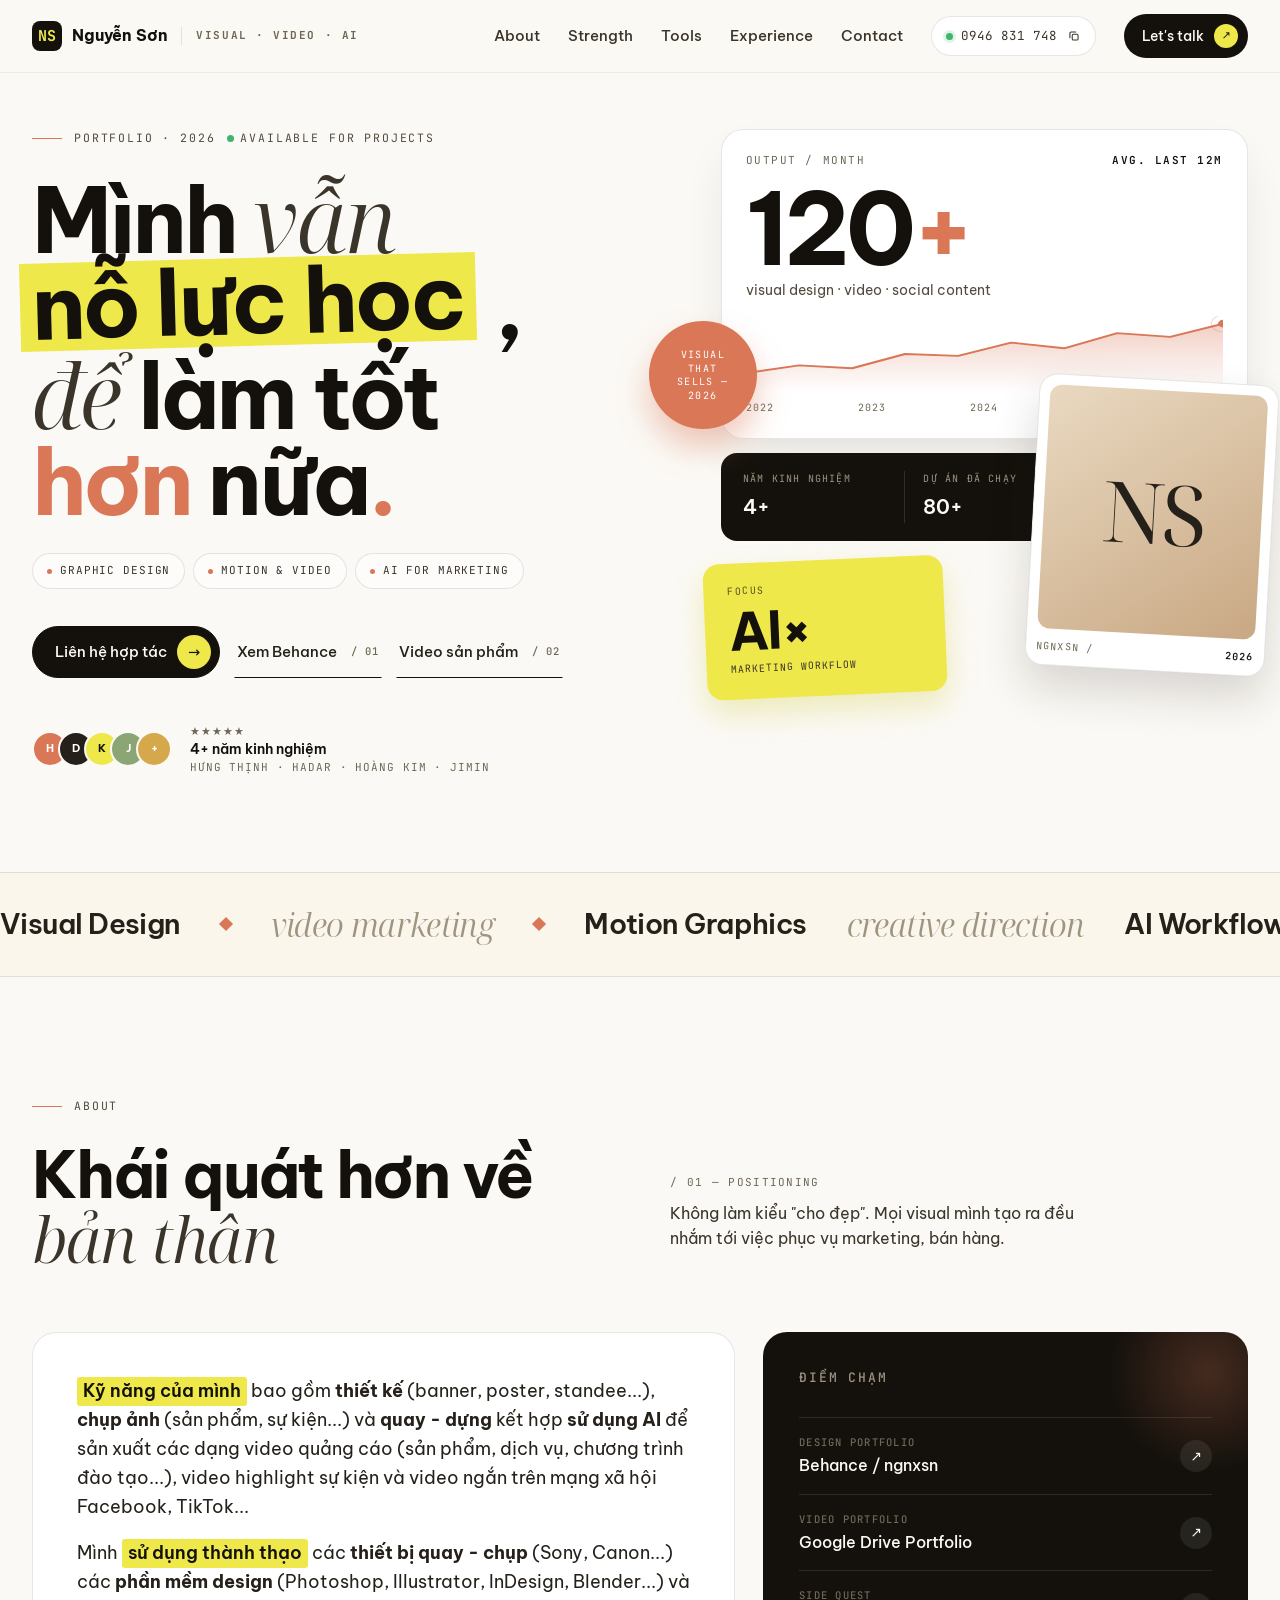
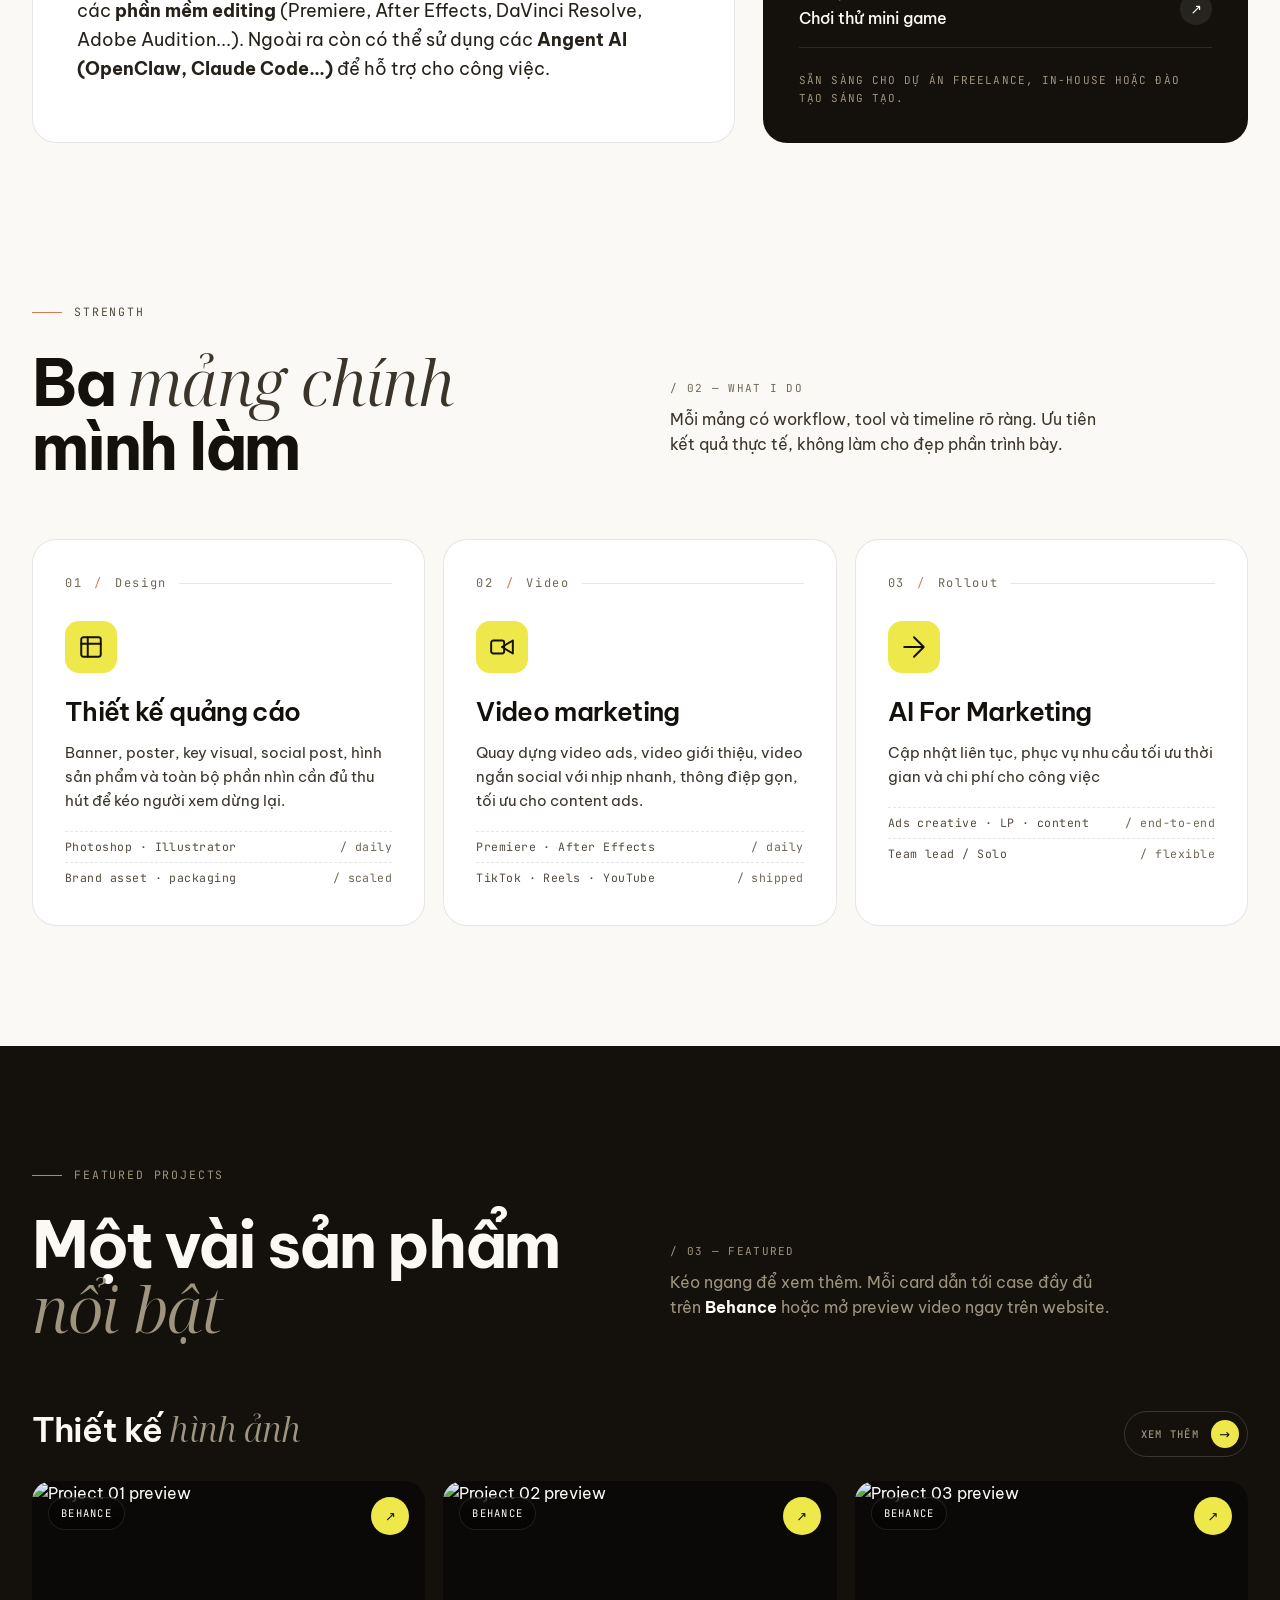
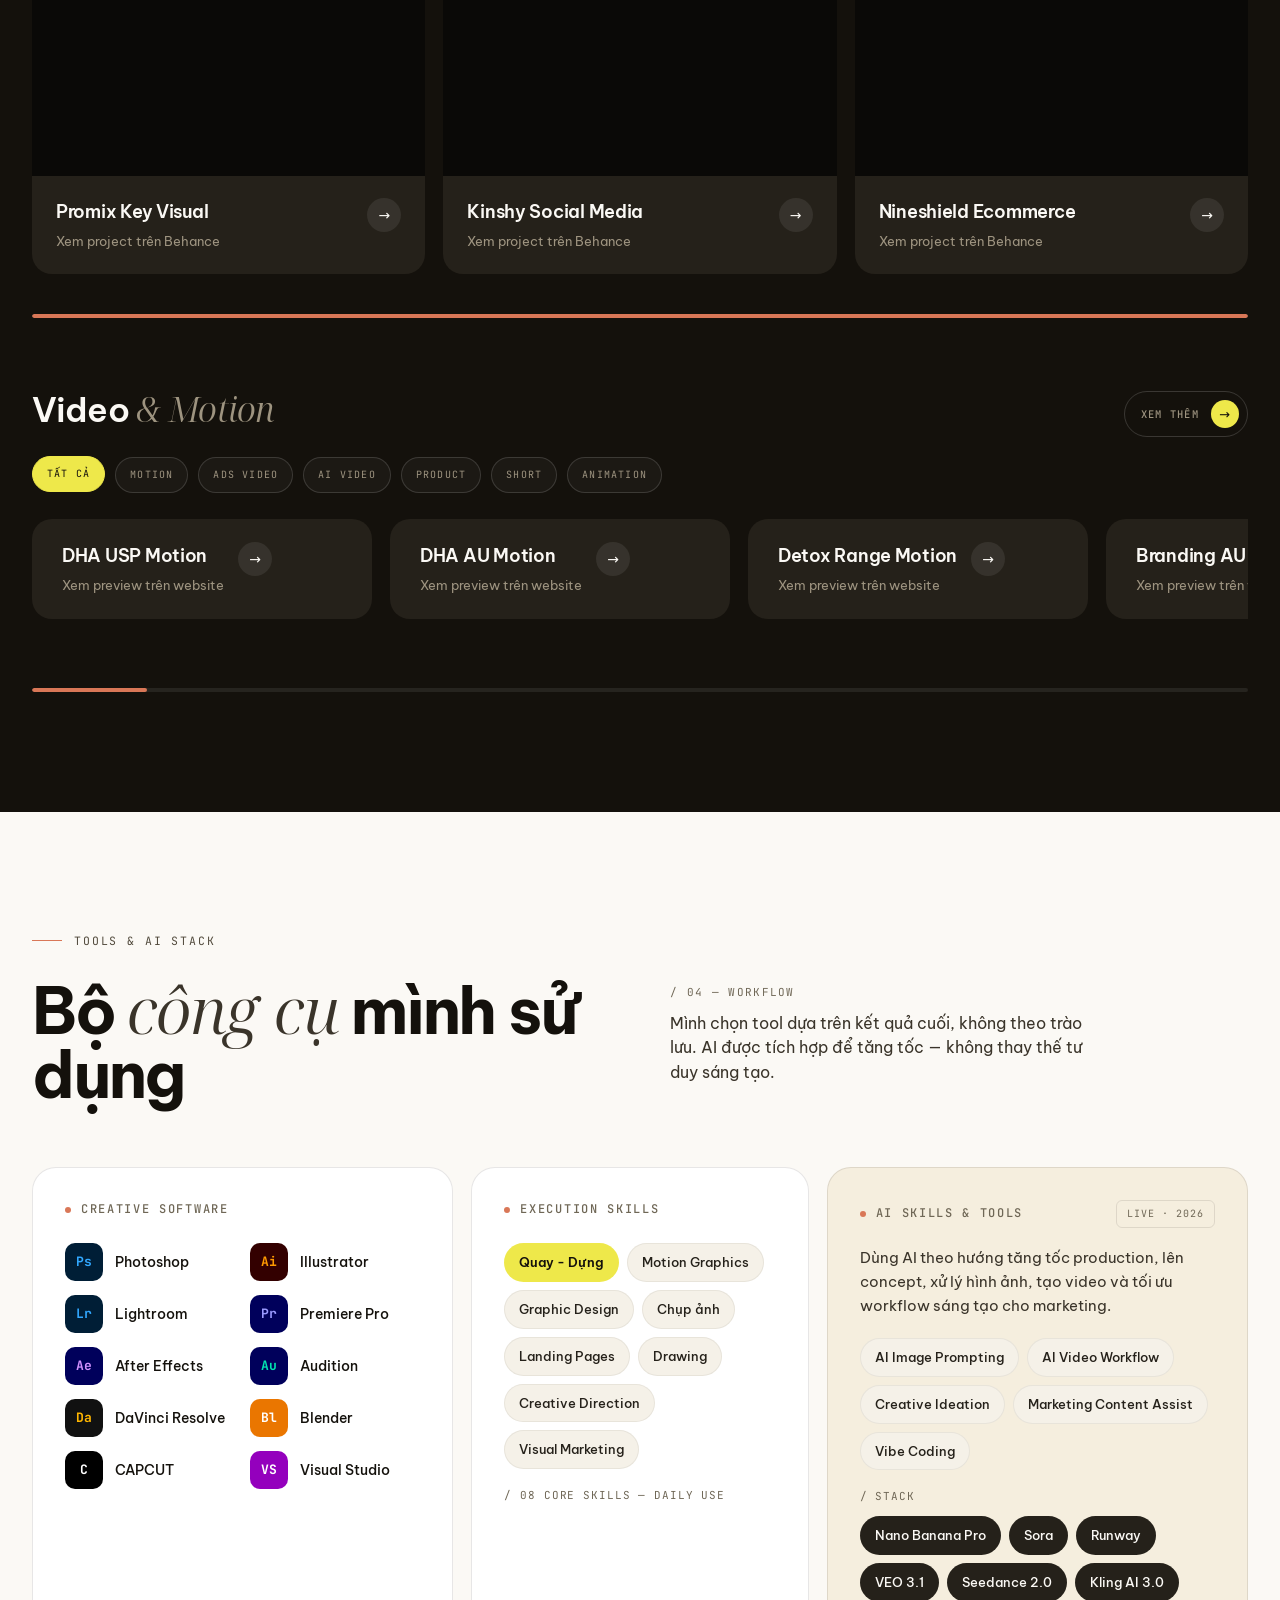
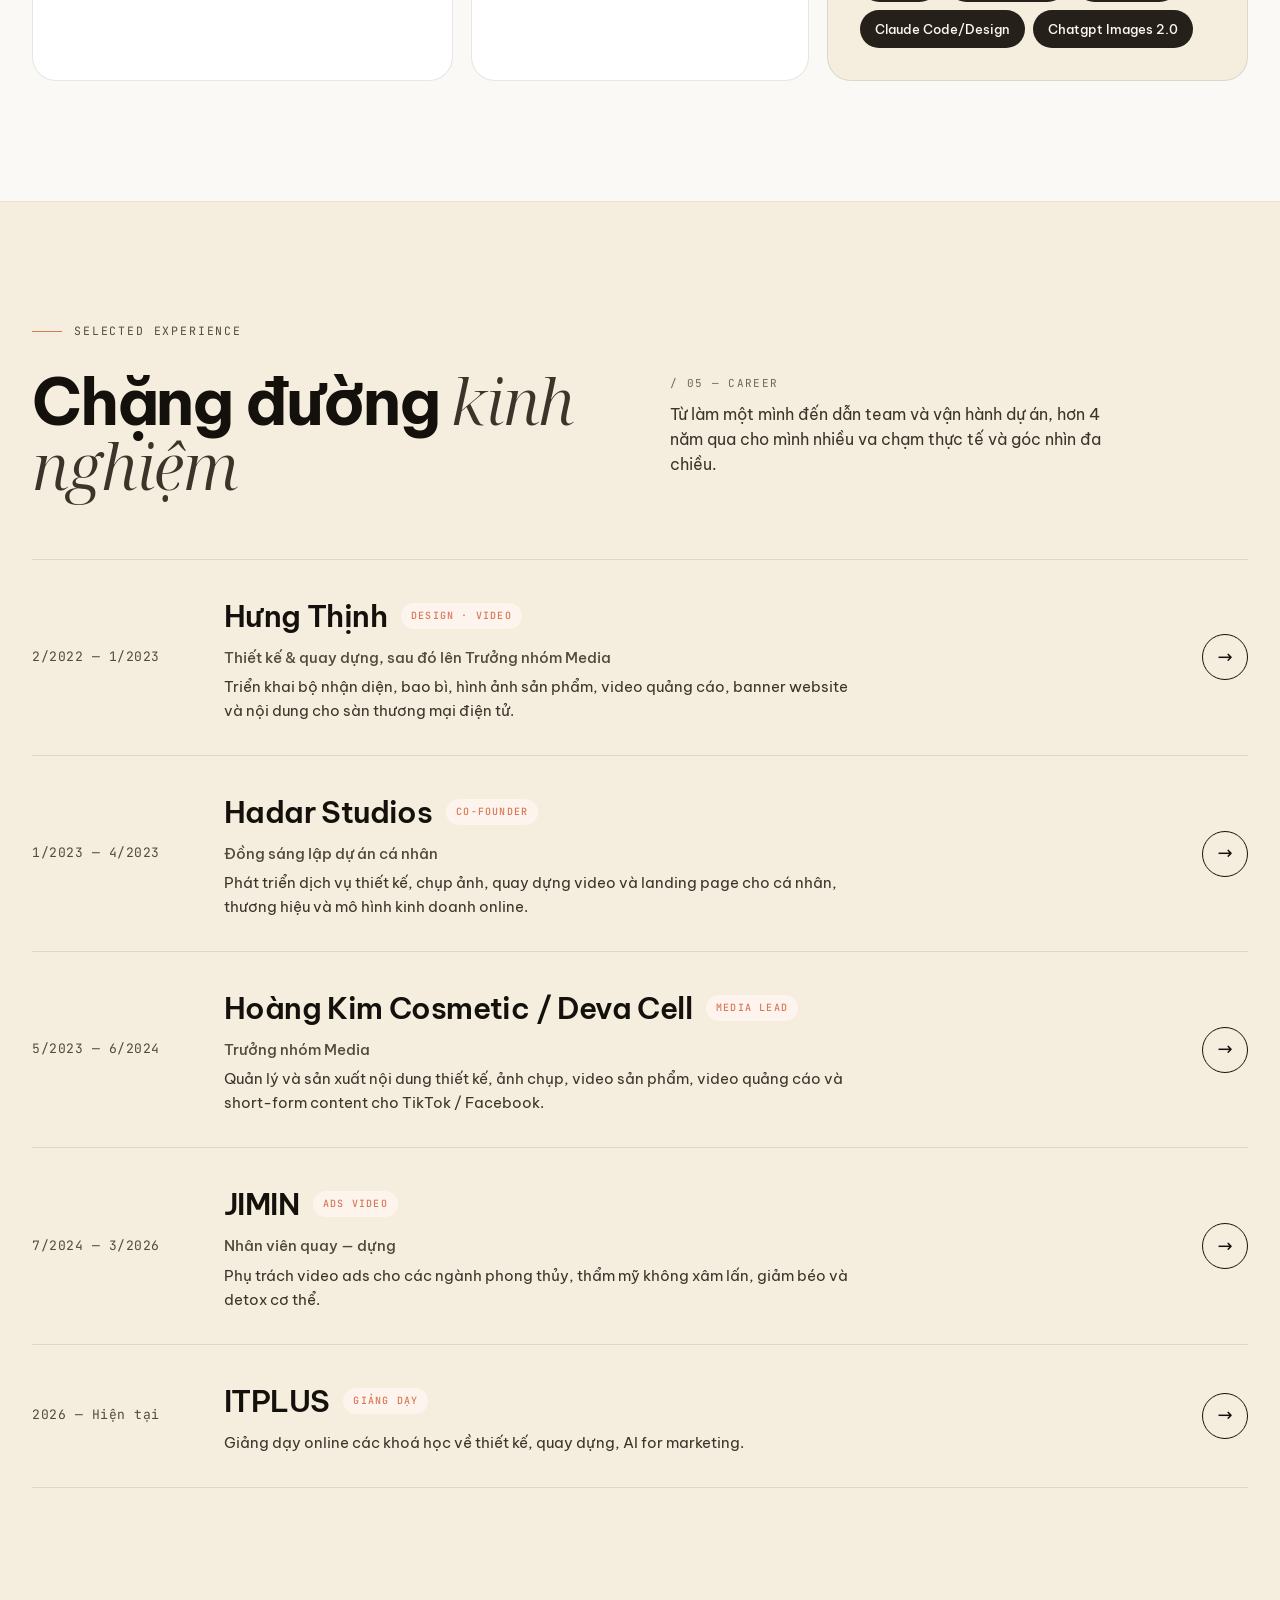
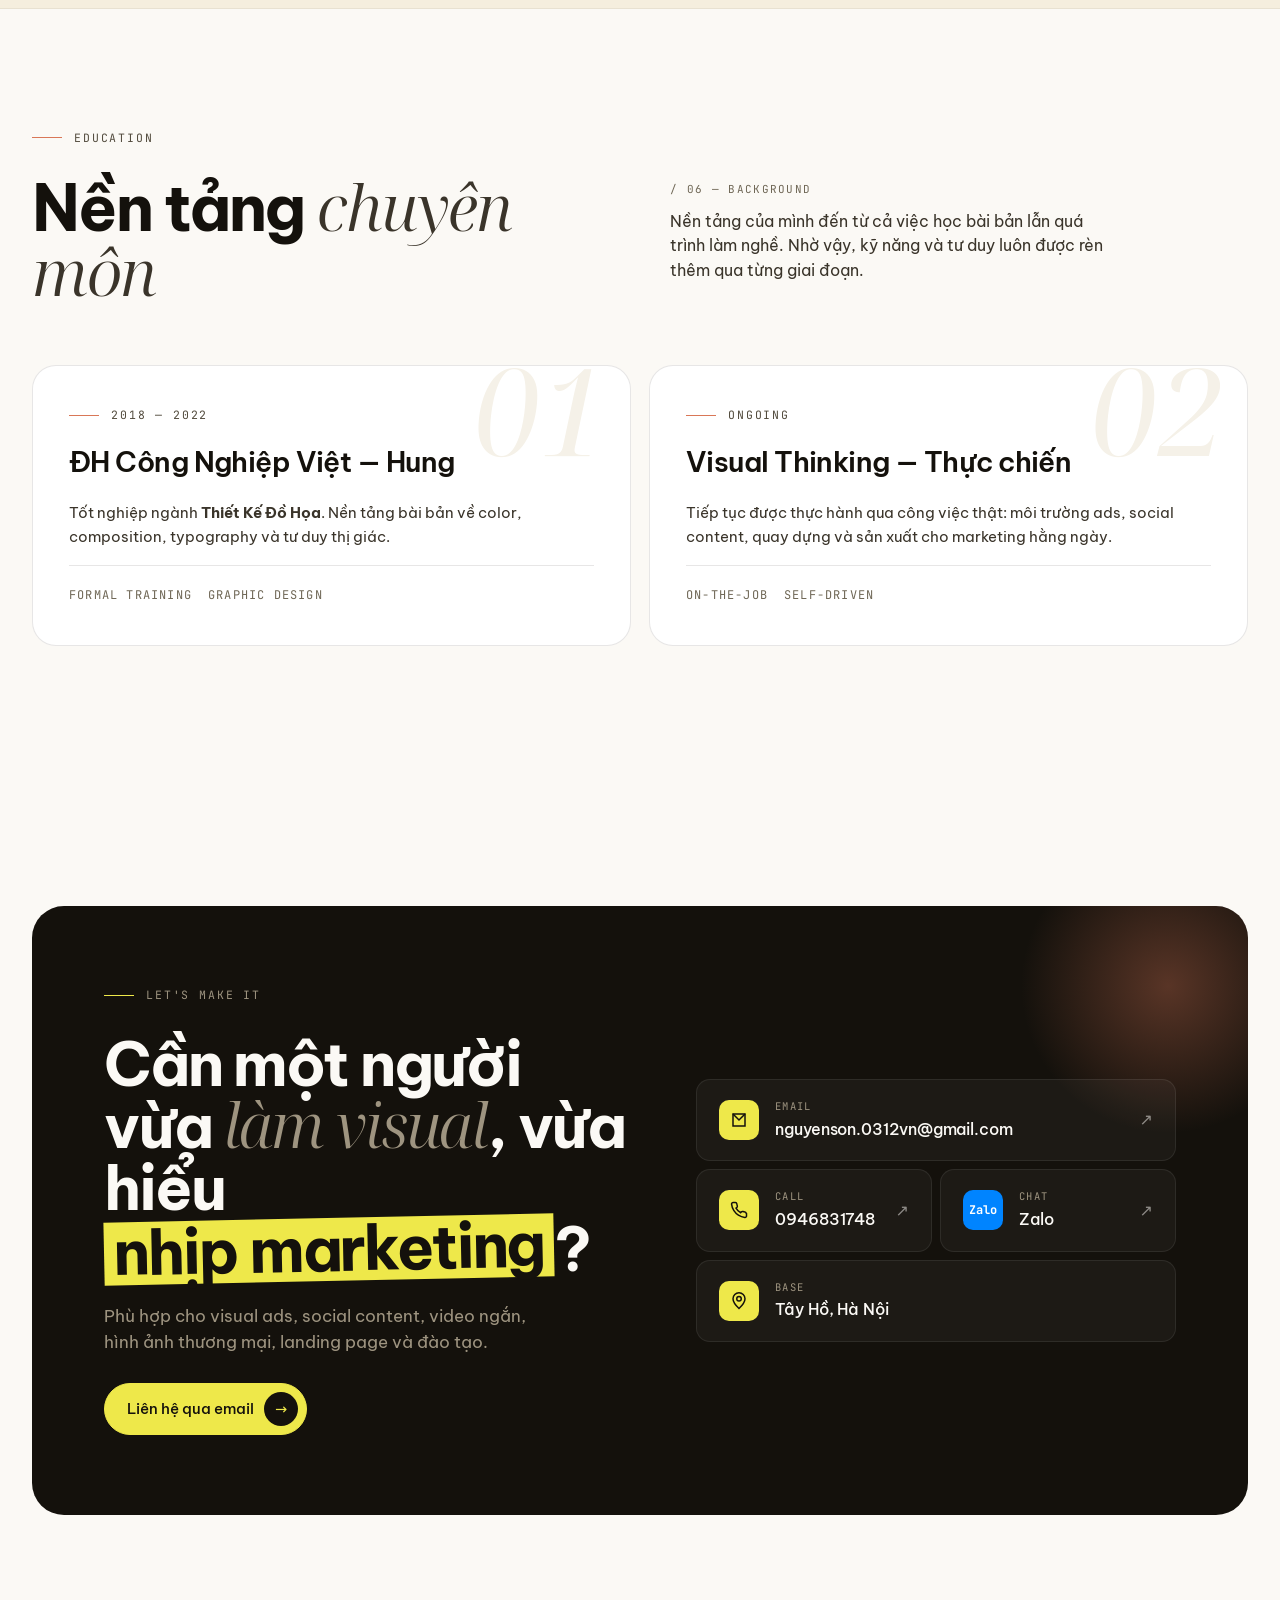
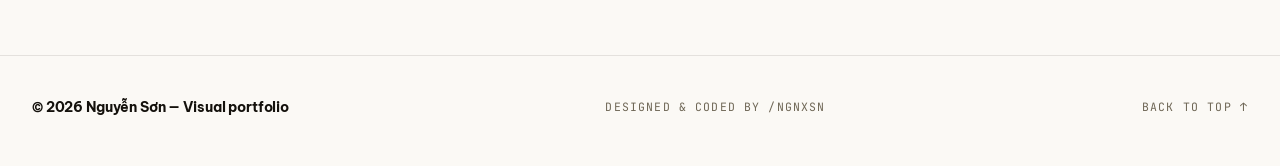
==== commit 1f5ec5bc: "Update index.html" ====
--- a/index.html
+++ b/index.html
@@ -1061,6 +1061,18 @@
         </div>
       </button>
 
+      <button class="p-card video-card" type="button" data-video-category="motion" data-video-src="https://player.cloudinary.com/embed/?cloud_name=dlztimgay&amp;public_id=21.7_Canxi_Diem_Ban-Sean_dhevbo" data-video-title="Canxi Điểm Bán Motion" data-block-name="Canxi Điểm Bán Motion">
+        <div class="thumb">
+          <img alt="Canxi Điểm Bán Motion preview" loading="lazy" src="https://res.cloudinary.com/dlztimgay/video/upload/w_900,q_auto,f_jpg/21.7_Canxi_Diem_Ban-Sean_dhevbo.jpg" onerror="this.style.display='none'">
+          <span class="tag">Cloudinary · Video</span>
+          <span class="play">▶</span>
+        </div>
+        <div class="body">
+          <div><h4>Canxi Điểm Bán Motion</h4><p>Xem preview trên website</p></div>
+          <span class="arr">→</span>
+        </div>
+      </button>
+
       <button class="p-card video-card" type="button" data-video-category="ai" data-video-src="https://player.cloudinary.com/embed/?cloud_name=dlztimgay&amp;public_id=18.8-D3K2-commercial_3d-SEAN_ijdfmy" data-video-title="D3K2 Commercial 3D" data-block-name="D3K2 Commercial 3D">
         <div class="thumb">
           <img alt="D3K2 Commercial 3D preview" loading="lazy" src="https://res.cloudinary.com/dlztimgay/video/upload/w_900,q_auto,f_jpg/18.8-D3K2-commercial_3d-SEAN_ijdfmy.jpg" onerror="this.style.display='none'">
@@ -1343,6 +1355,42 @@
         </div>
         <div class="body">
           <div><h4>Prostate Care Showcase</h4><p>Xem preview trên website</p></div>
+          <span class="arr">→</span>
+        </div>
+      </button>
+
+      <button class="p-card video-card" type="button" data-video-category="product" data-video-src="https://player.cloudinary.com/embed/?cloud_name=dlztimgay&amp;public_id=12.8-KIDNEY-SEAN_uptna0" data-video-title="Kidney Product Video" data-block-name="Kidney Product Video">
+        <div class="thumb">
+          <img alt="Kidney Product Video preview" loading="lazy" src="https://res.cloudinary.com/dlztimgay/video/upload/w_900,q_auto,f_jpg/12.8-KIDNEY-SEAN_uptna0.jpg" onerror="this.style.display='none'">
+          <span class="tag">Cloudinary · Video</span>
+          <span class="play">▶</span>
+        </div>
+        <div class="body">
+          <div><h4>Kidney Product Video</h4><p>Xem preview trên website</p></div>
+          <span class="arr">→</span>
+        </div>
+      </button>
+
+      <button class="p-card video-card" type="button" data-video-category="product" data-video-src="https://player.cloudinary.com/embed/?cloud_name=dlztimgay&amp;public_id=11.8-MAXI-SEAN_dhzb8f" data-video-title="Maxi Product Video" data-block-name="Maxi Product Video">
+        <div class="thumb">
+          <img alt="Maxi Product Video preview" loading="lazy" src="https://res.cloudinary.com/dlztimgay/video/upload/w_900,q_auto,f_jpg/11.8-MAXI-SEAN_dhzb8f.jpg" onerror="this.style.display='none'">
+          <span class="tag">Cloudinary · Video</span>
+          <span class="play">▶</span>
+        </div>
+        <div class="body">
+          <div><h4>Maxi Product Video</h4><p>Xem preview trên website</p></div>
+          <span class="arr">→</span>
+        </div>
+      </button>
+
+      <button class="p-card video-card" type="button" data-video-category="product" data-video-src="https://player.cloudinary.com/embed/?cloud_name=dlztimgay&amp;public_id=11.8-COMBO_MAXI_DHA-SEAN_gcovaz" data-video-title="Combo Maxi DHA Product Video" data-block-name="Combo Maxi DHA Product Video">
+        <div class="thumb">
+          <img alt="Combo Maxi DHA Product Video preview" loading="lazy" src="https://res.cloudinary.com/dlztimgay/video/upload/w_900,q_auto,f_jpg/11.8-COMBO_MAXI_DHA-SEAN_gcovaz.jpg" onerror="this.style.display='none'">
+          <span class="tag">Cloudinary · Video</span>
+          <span class="play">▶</span>
+        </div>
+        <div class="body">
+          <div><h4>Combo Maxi DHA Product Video</h4><p>Xem preview trên website</p></div>
           <span class="arr">→</span>
         </div>
       </button>
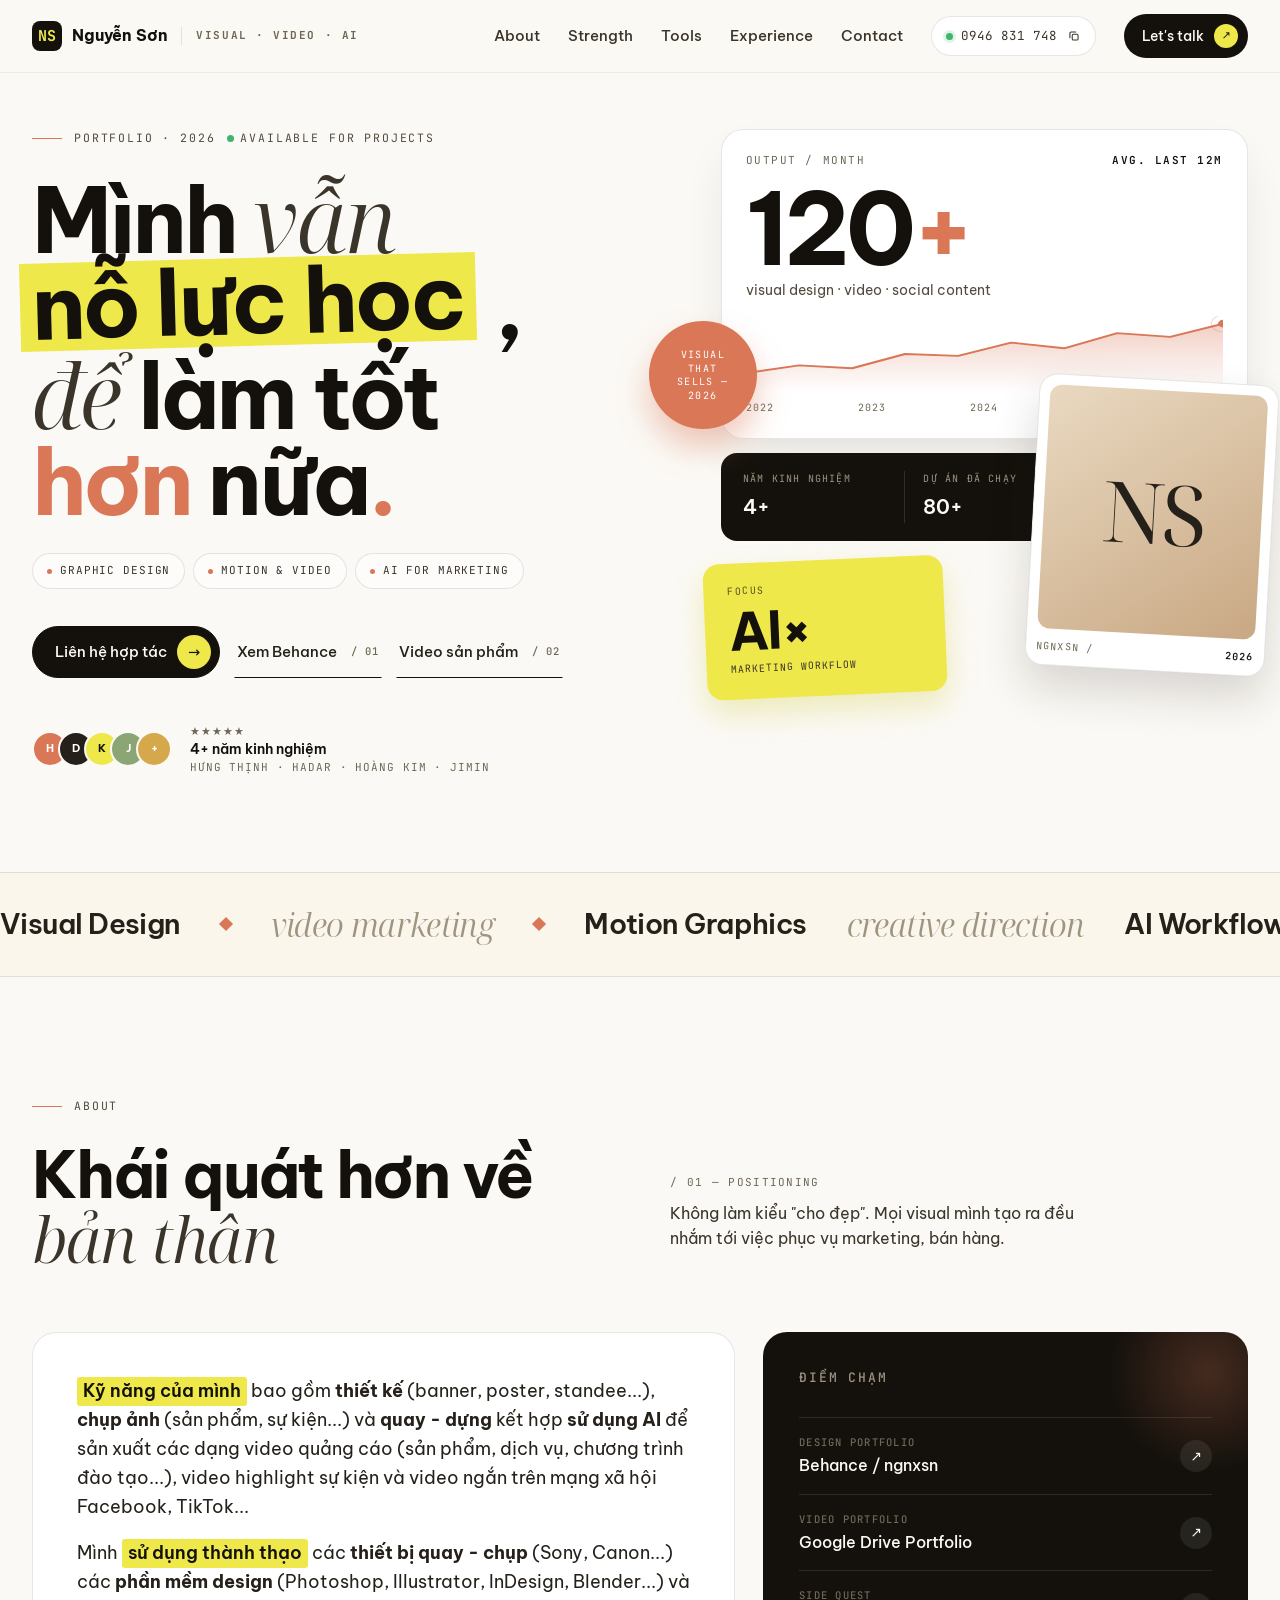
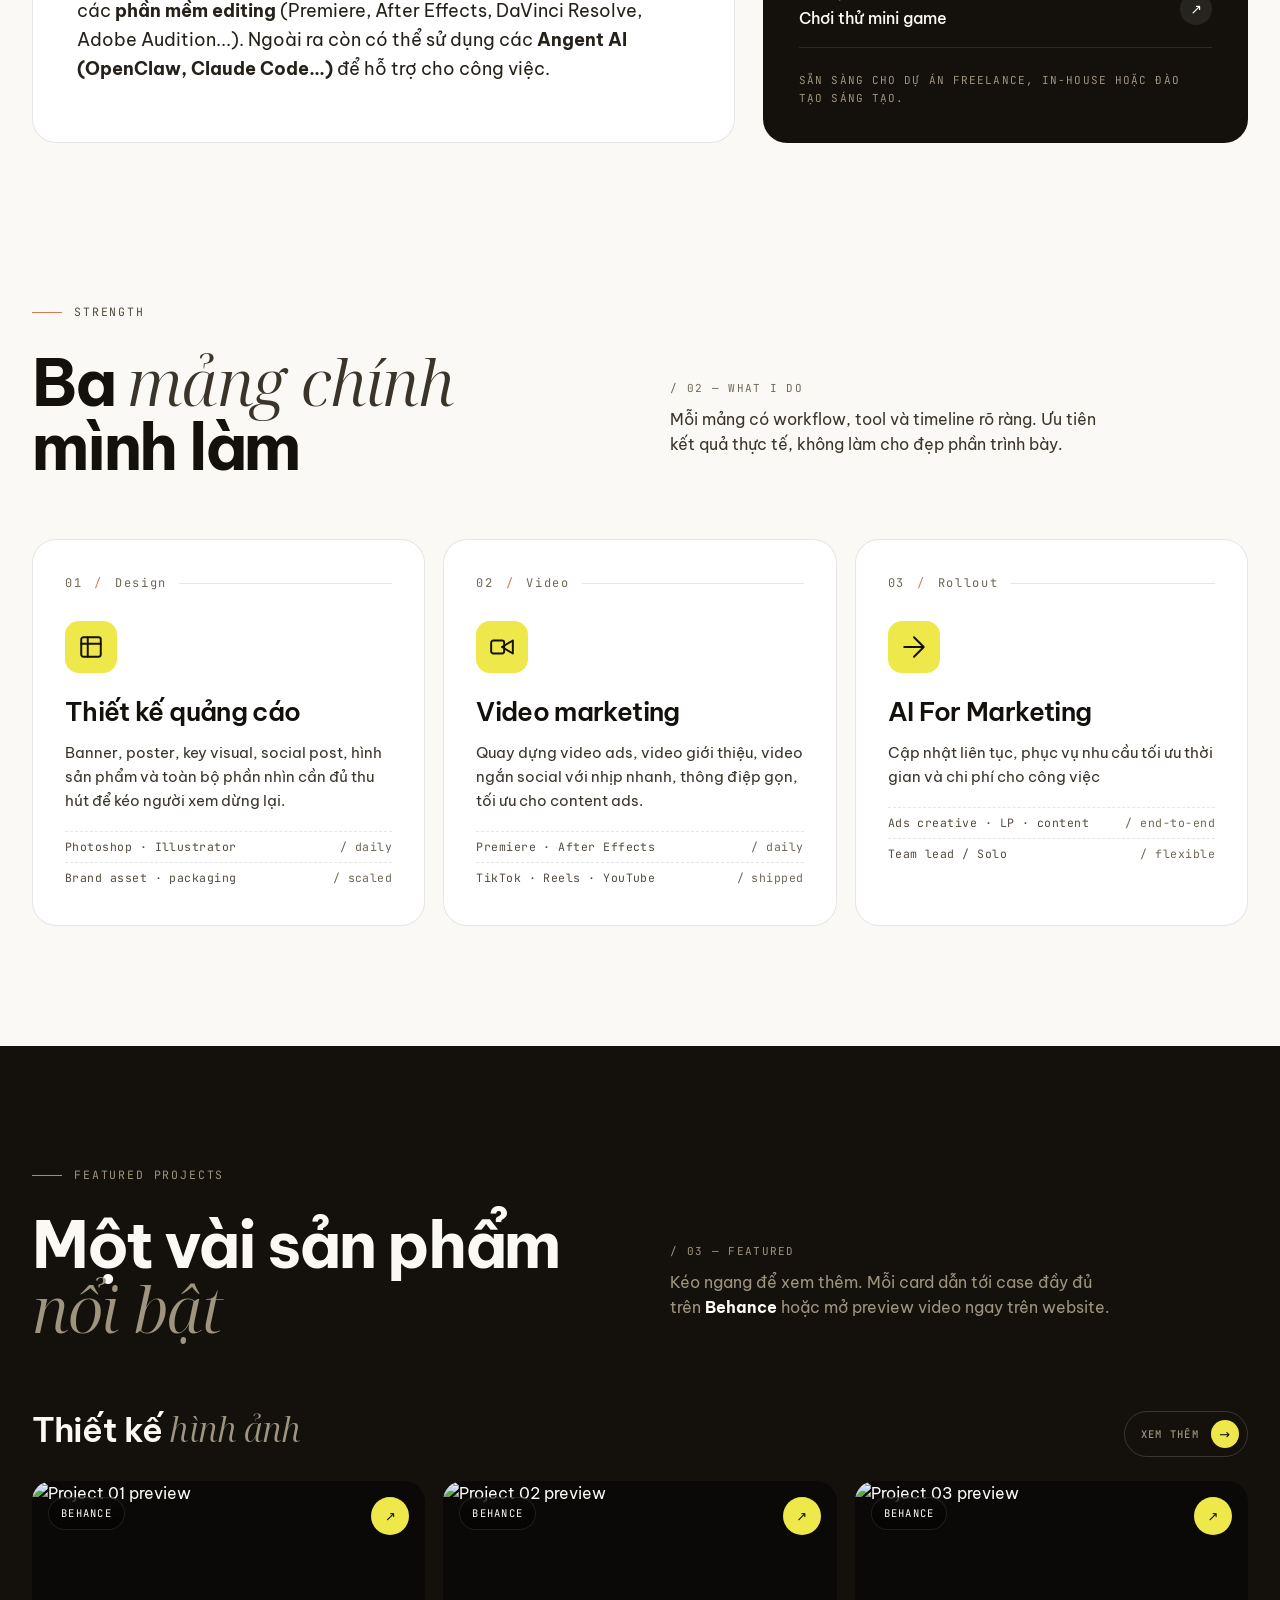
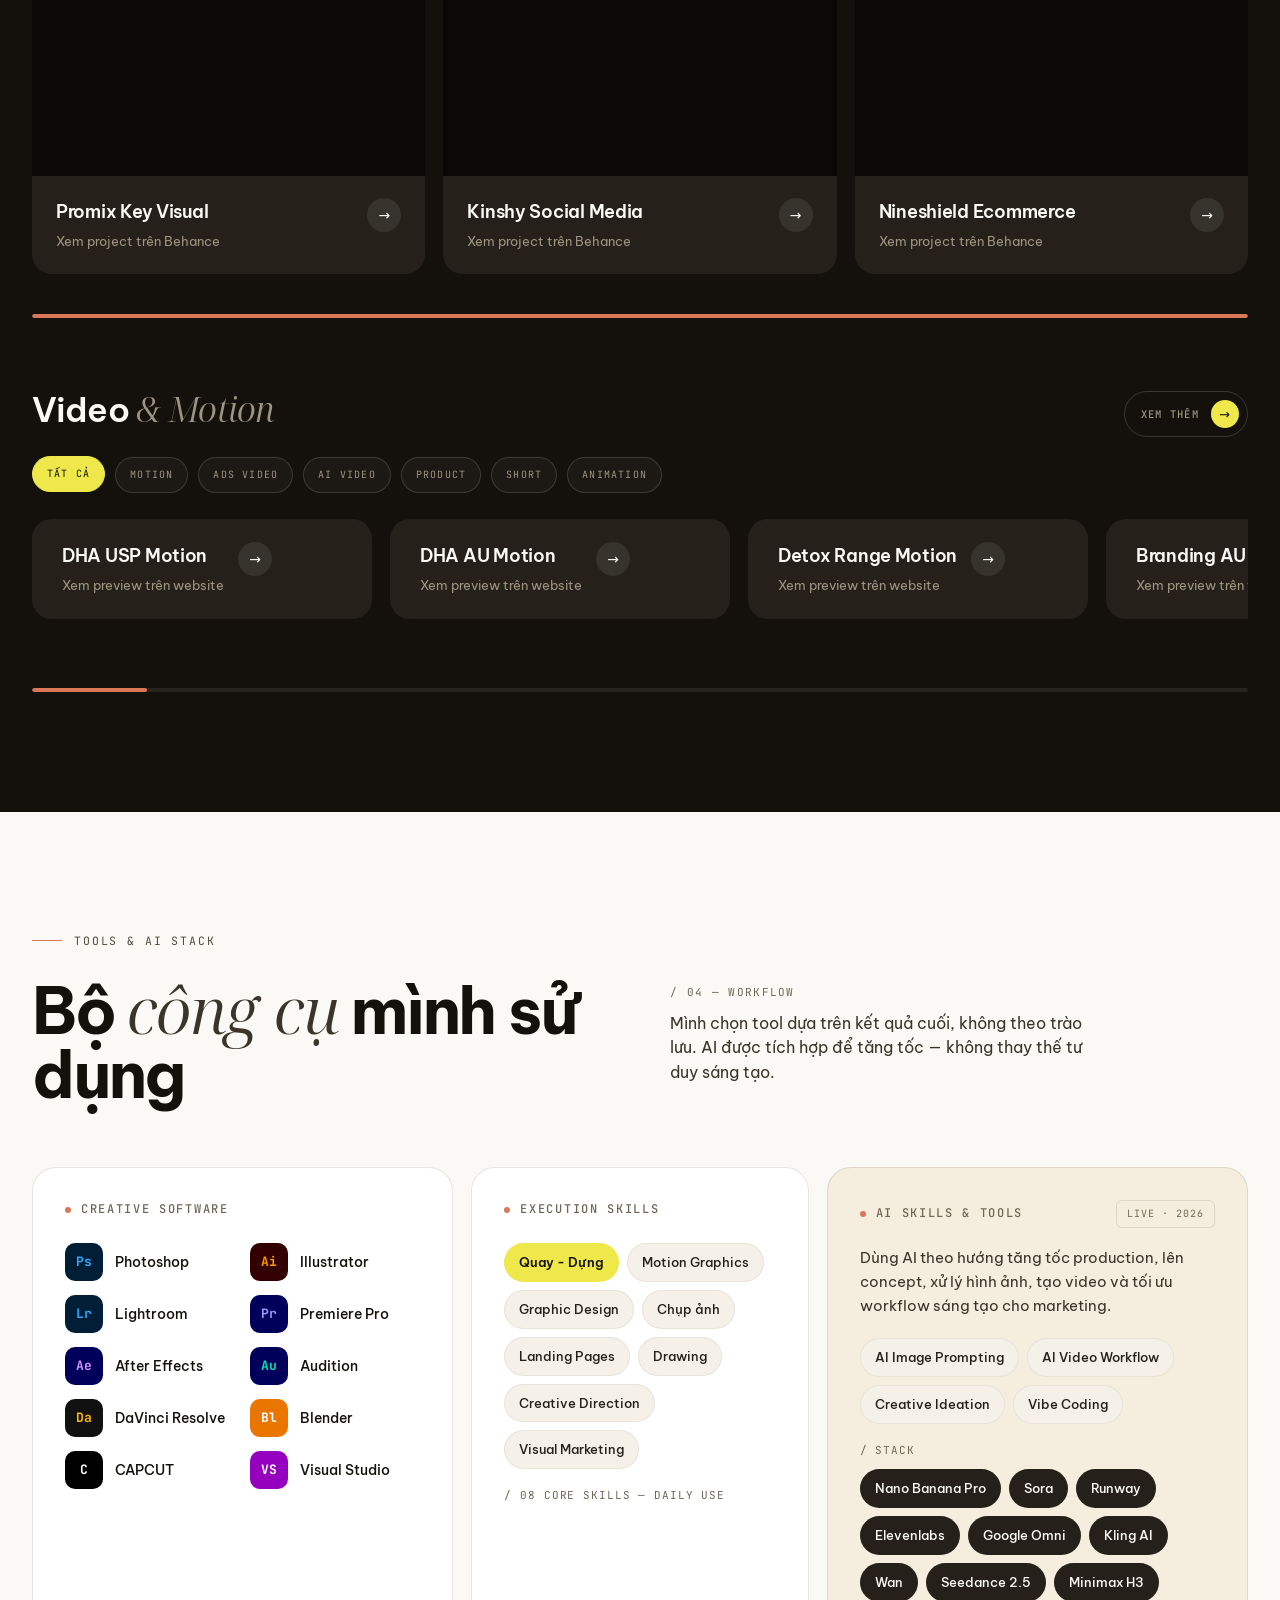
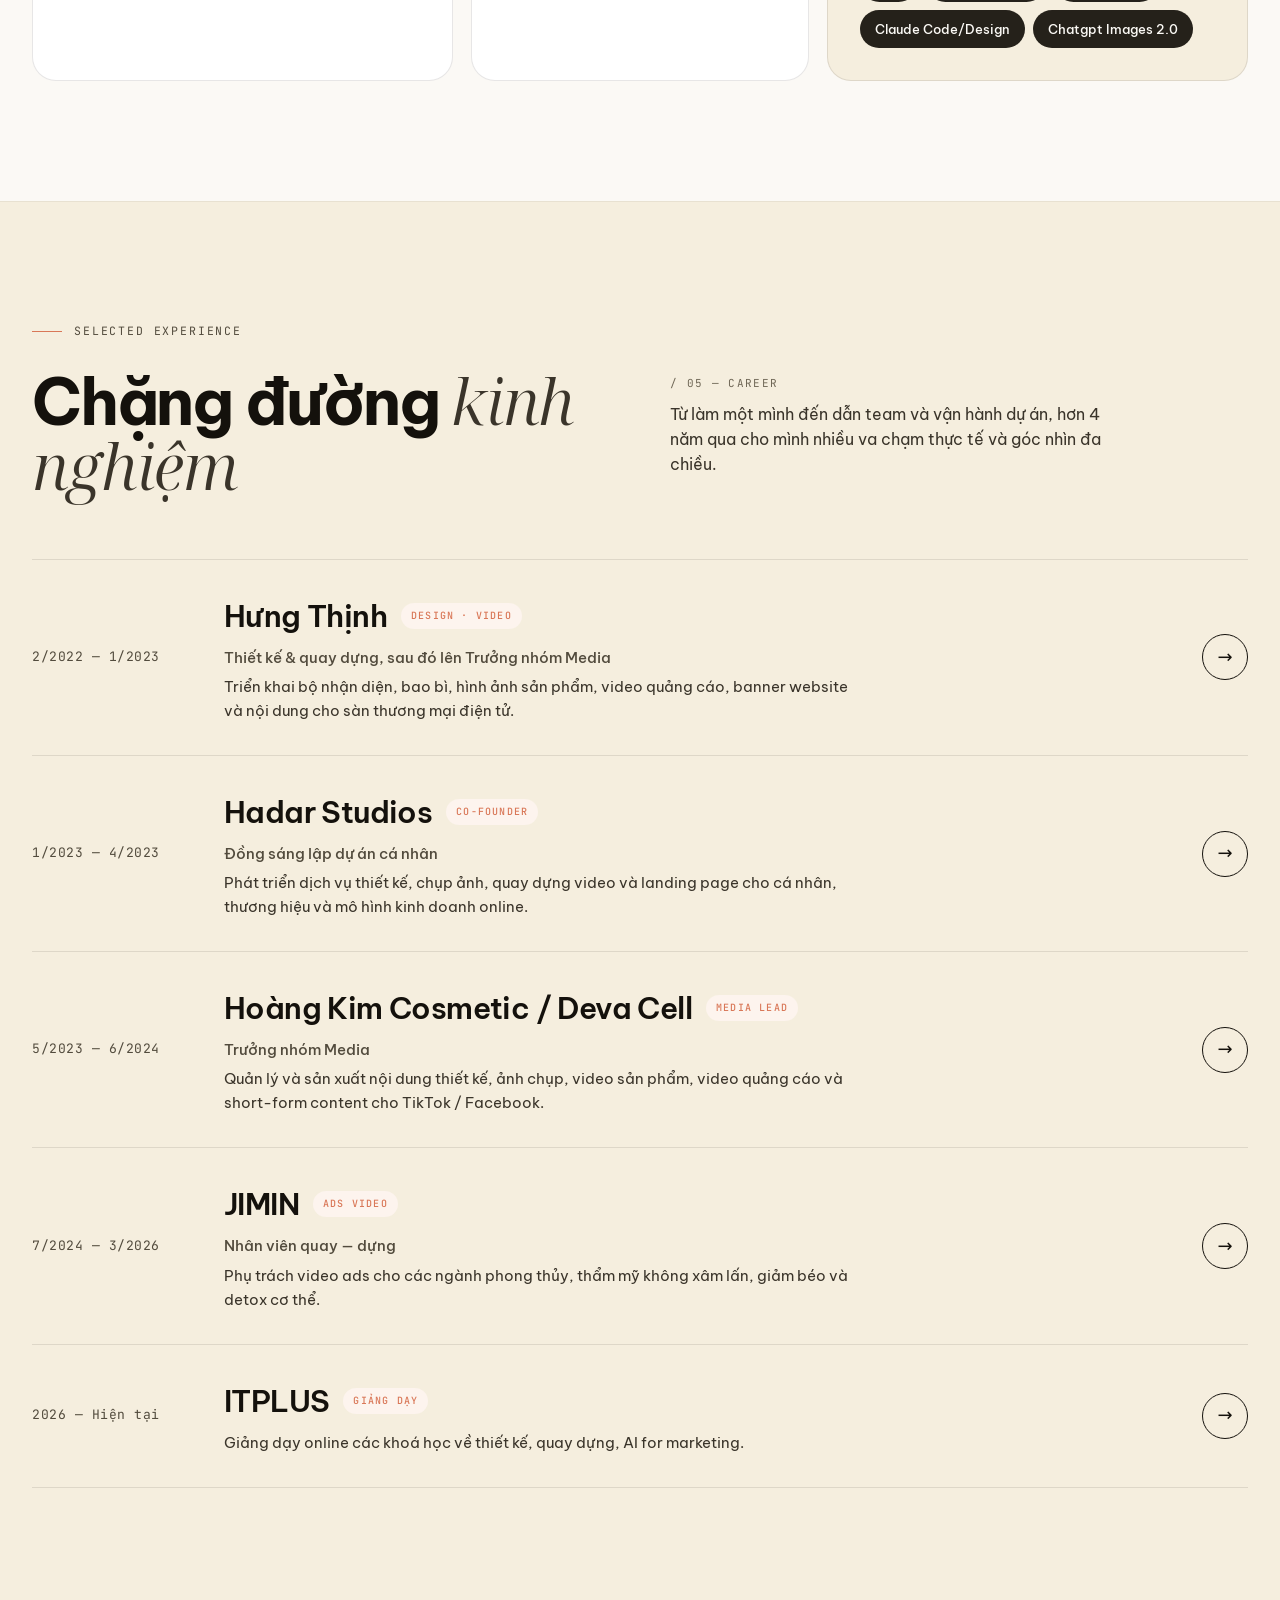
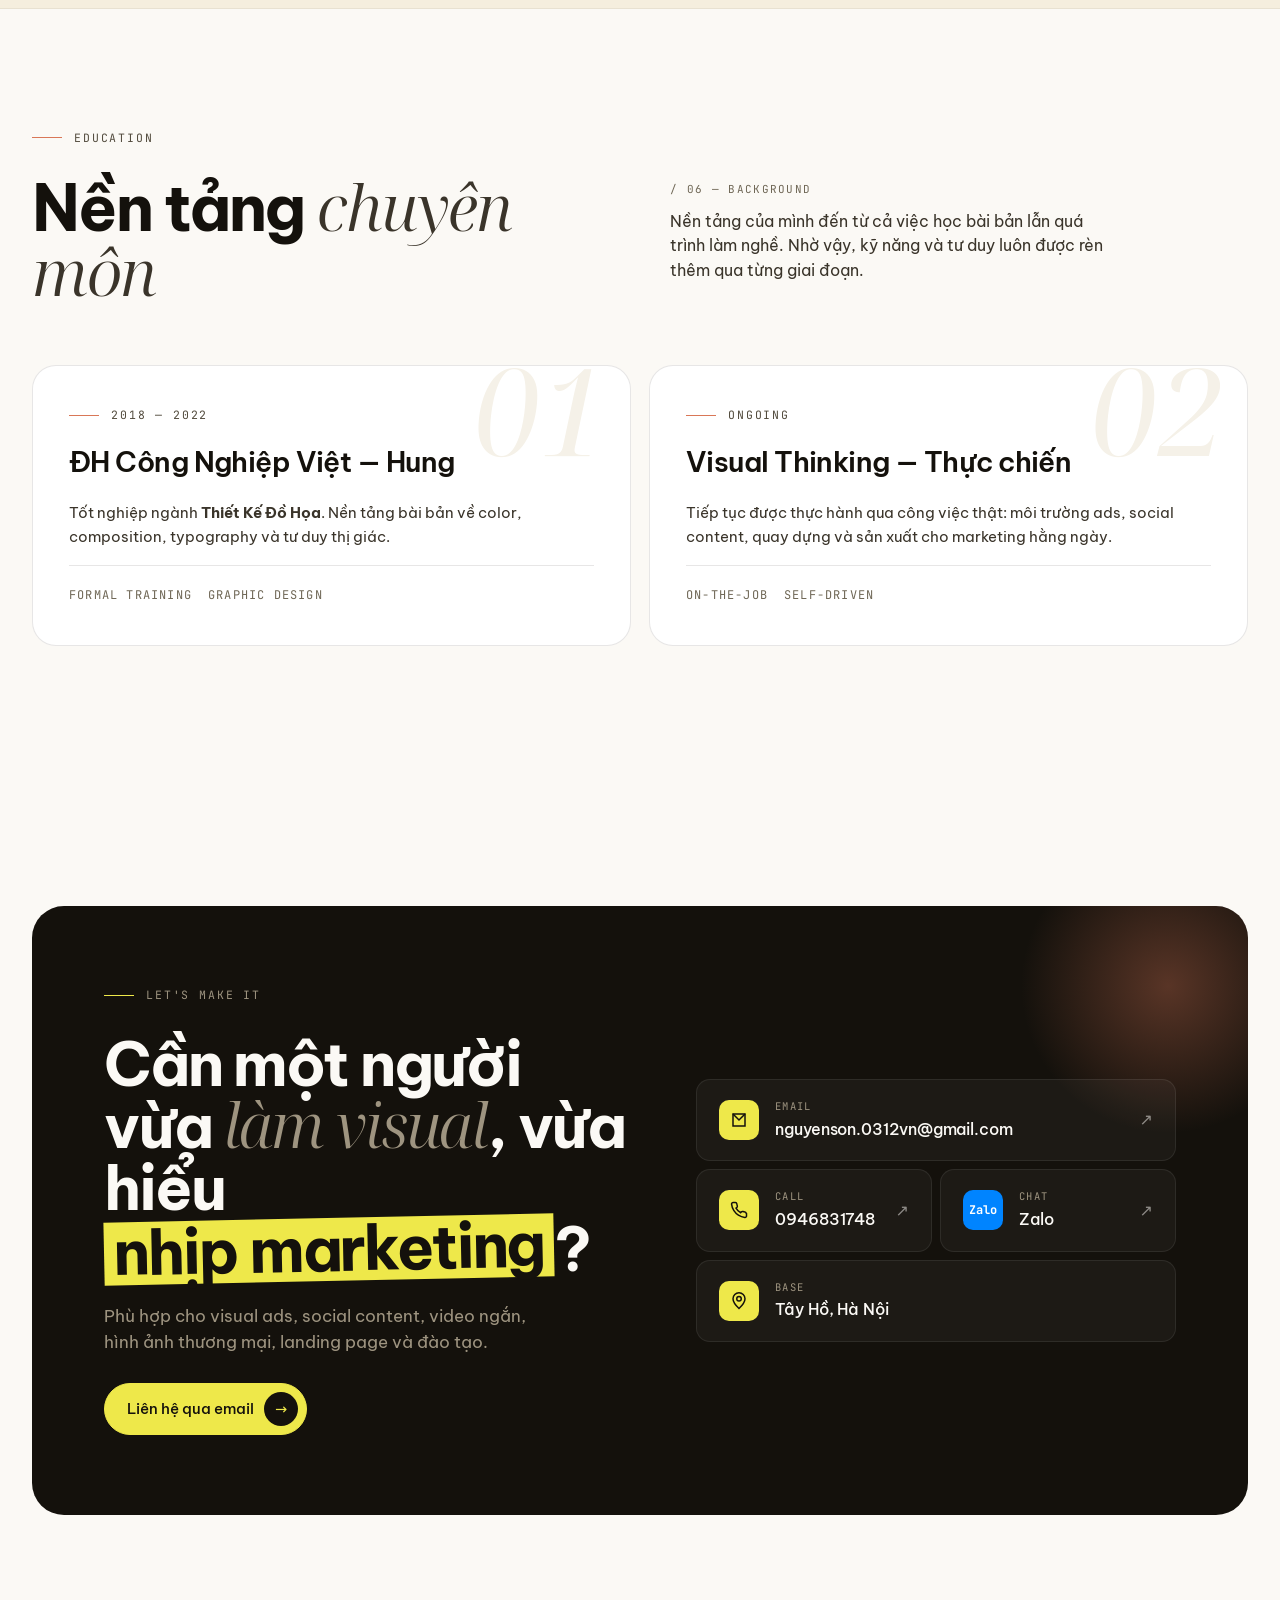
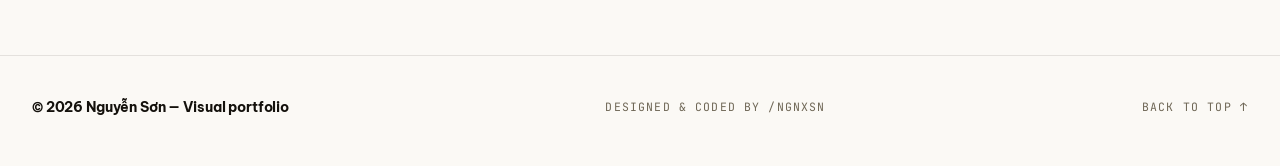
==== commit 63a07f6a: "Update index.html" ====
--- a/index.html
+++ b/index.html
@@ -1578,15 +1578,21 @@
           <span class="c">AI Image Prompting</span>
           <span class="c">AI Video Workflow</span>
           <span class="c">Creative Ideation</span>
-          <span class="c">Marketing Content Assist</span><span class="c">Vibe Coding</span>
+          <span class="c">Vibe Coding</span>
         </div>
         <div class="tag-list">/ stack</div>
         <div class="chips dark">
           <span class="c">Nano Banana Pro</span>
           <span class="c">Sora</span>
           <span class="c">Runway</span>
-          <span class="c">VEO 3.1</span>
-          <span class="c">Seedance 2.0</span><span class="c">Kling AI 3.0</span><span class="c">Claude Code/Design</span><span class="c">Chatgpt Images 2.0</span>
+          <span class="c">Elevenlabs</span>
+          <span class="c">Google Omni</span>
+          <span class="c">Kling AI</span> 
+          <span class="c">Wan</span> 
+          <span class="c">Seedance 2.5</span>
+          <span class="c">Minimax H3</span>
+          <span class="c">Claude Code/Design</span>
+          <span class="c">Chatgpt Images 2.0</span>
         </div>
       </div>
     </div>
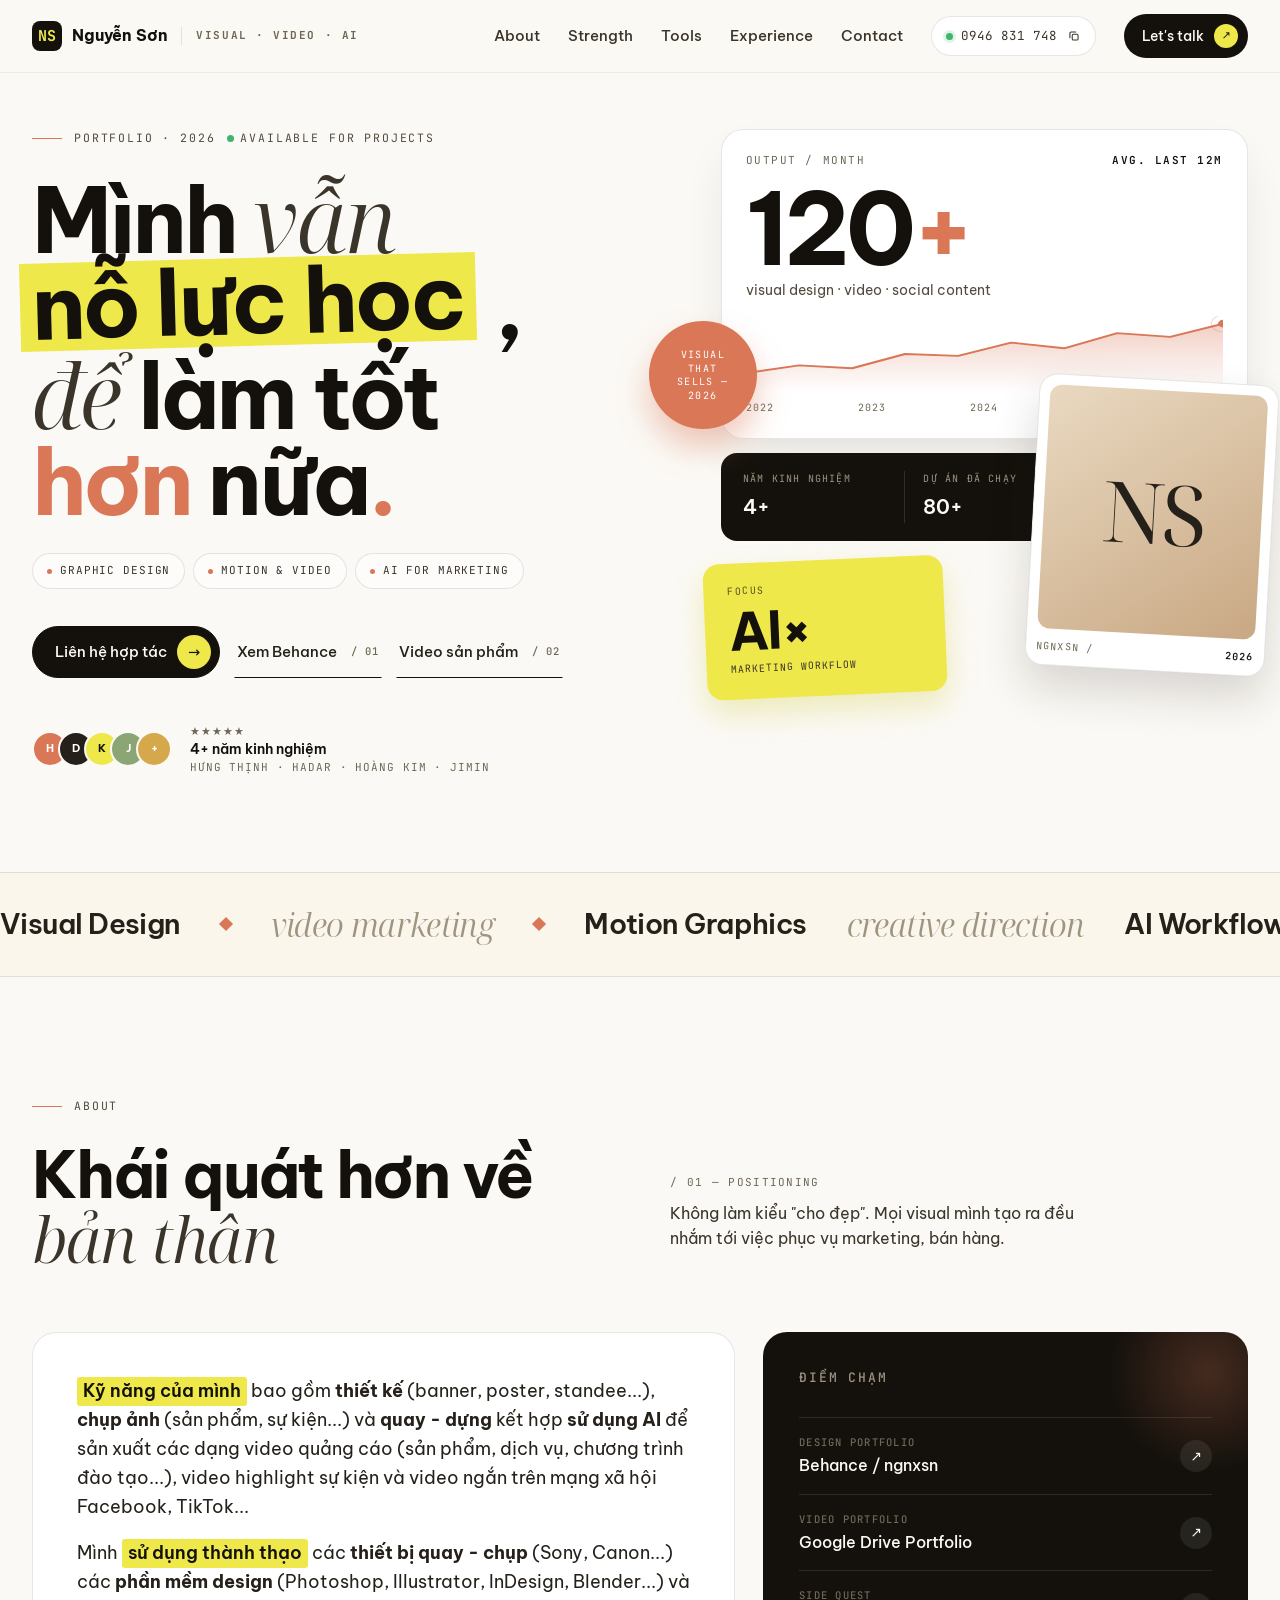
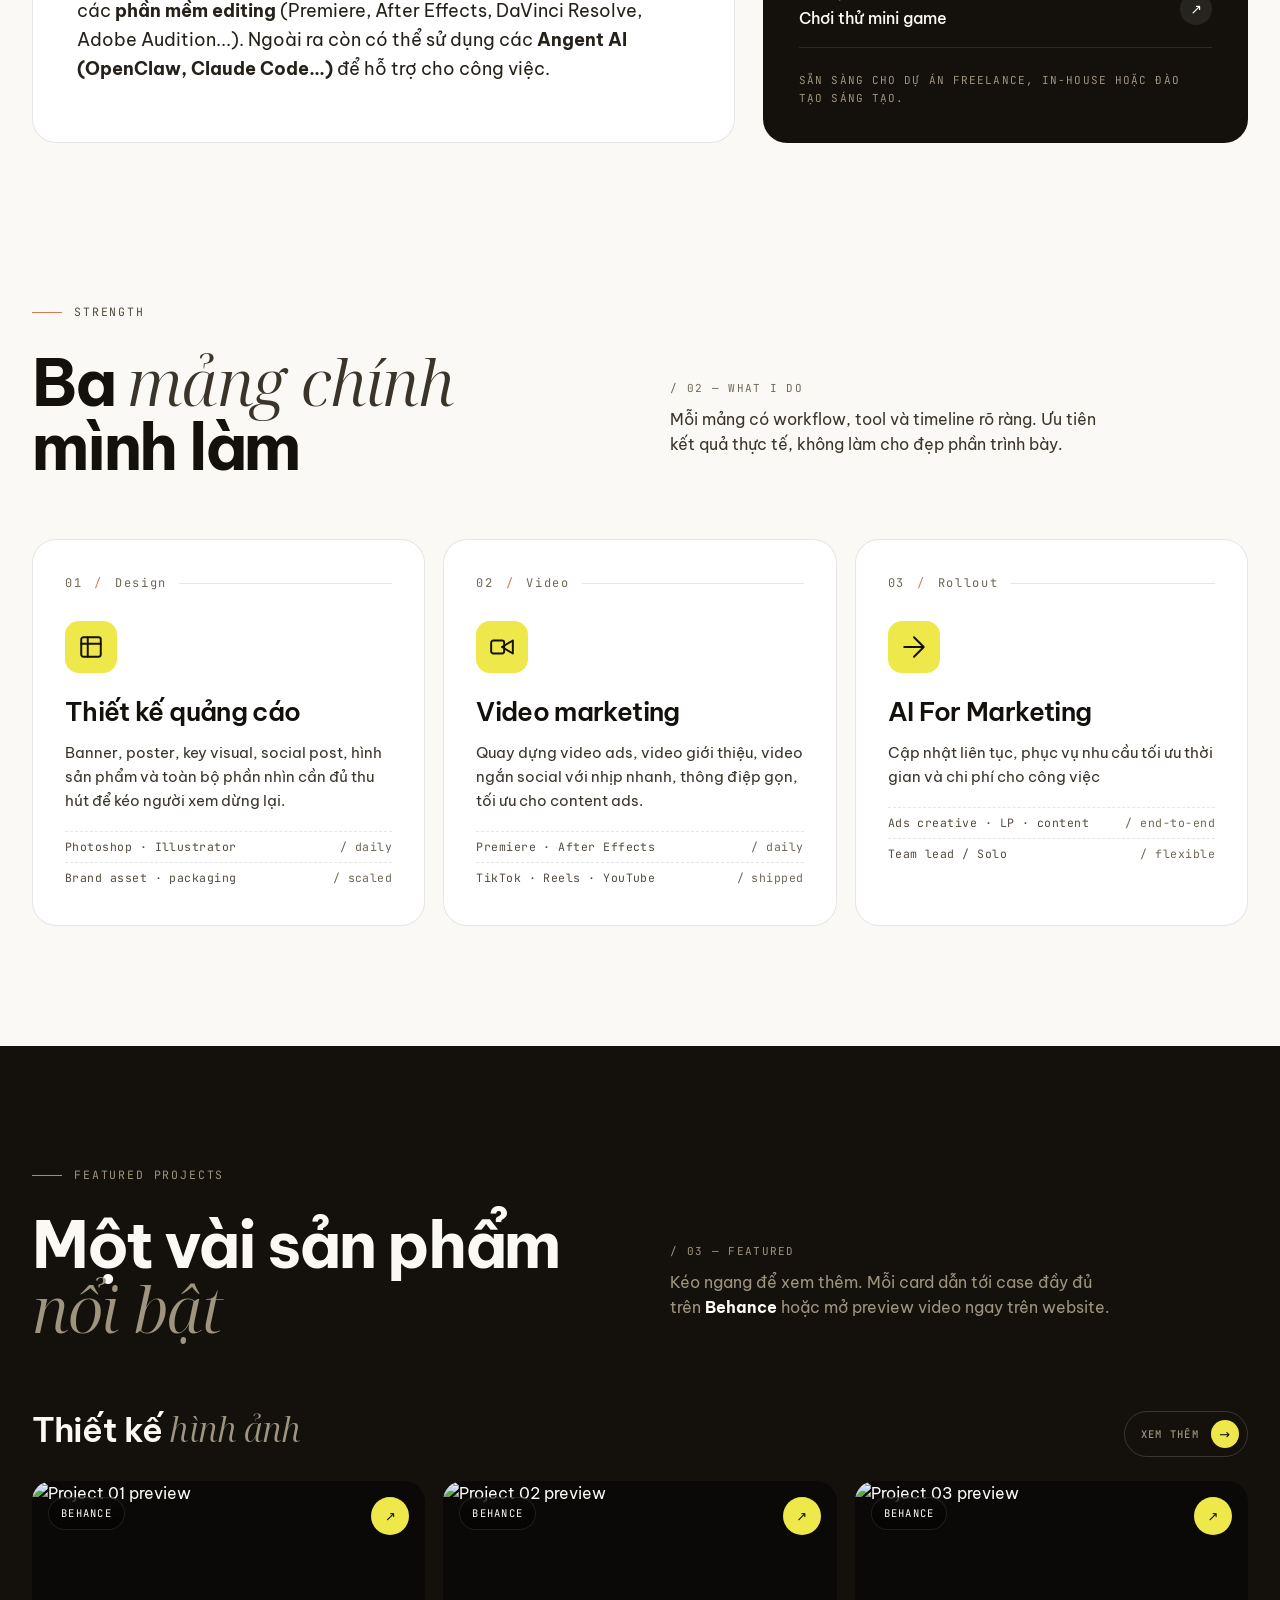
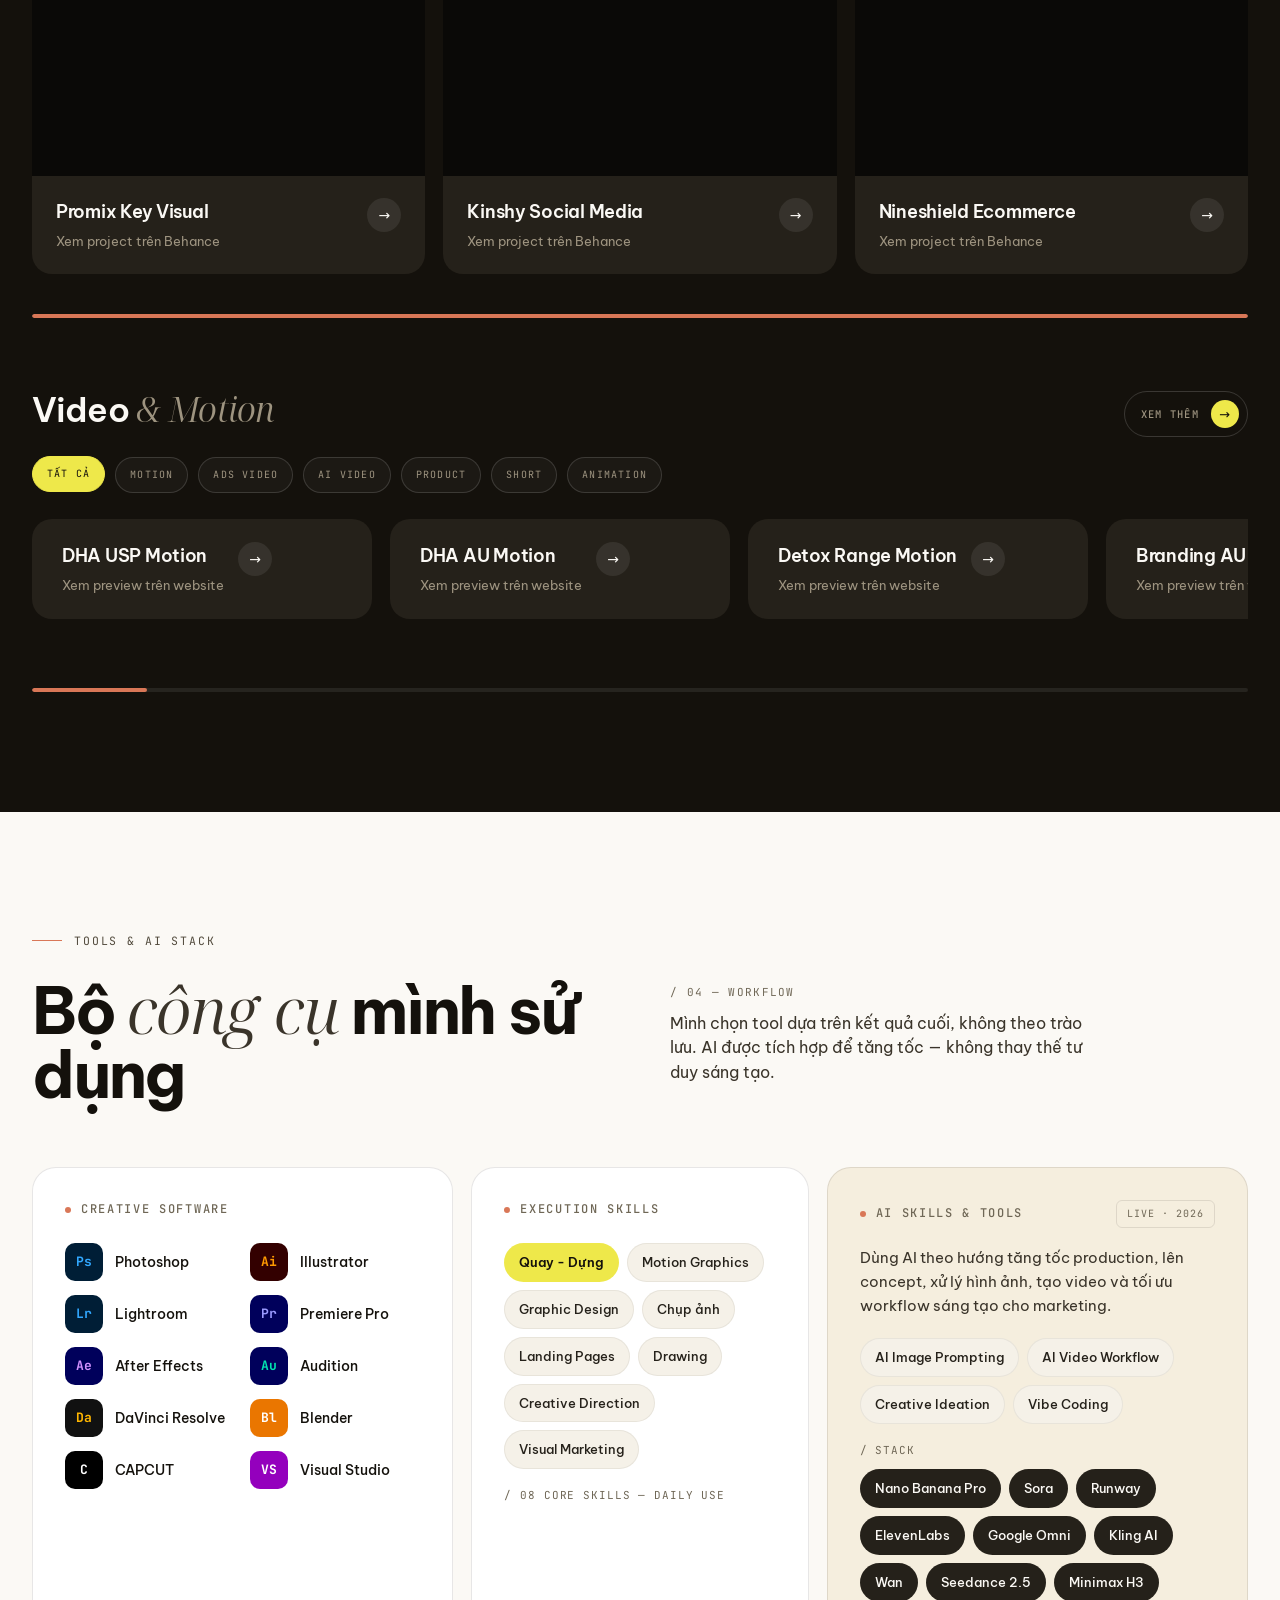
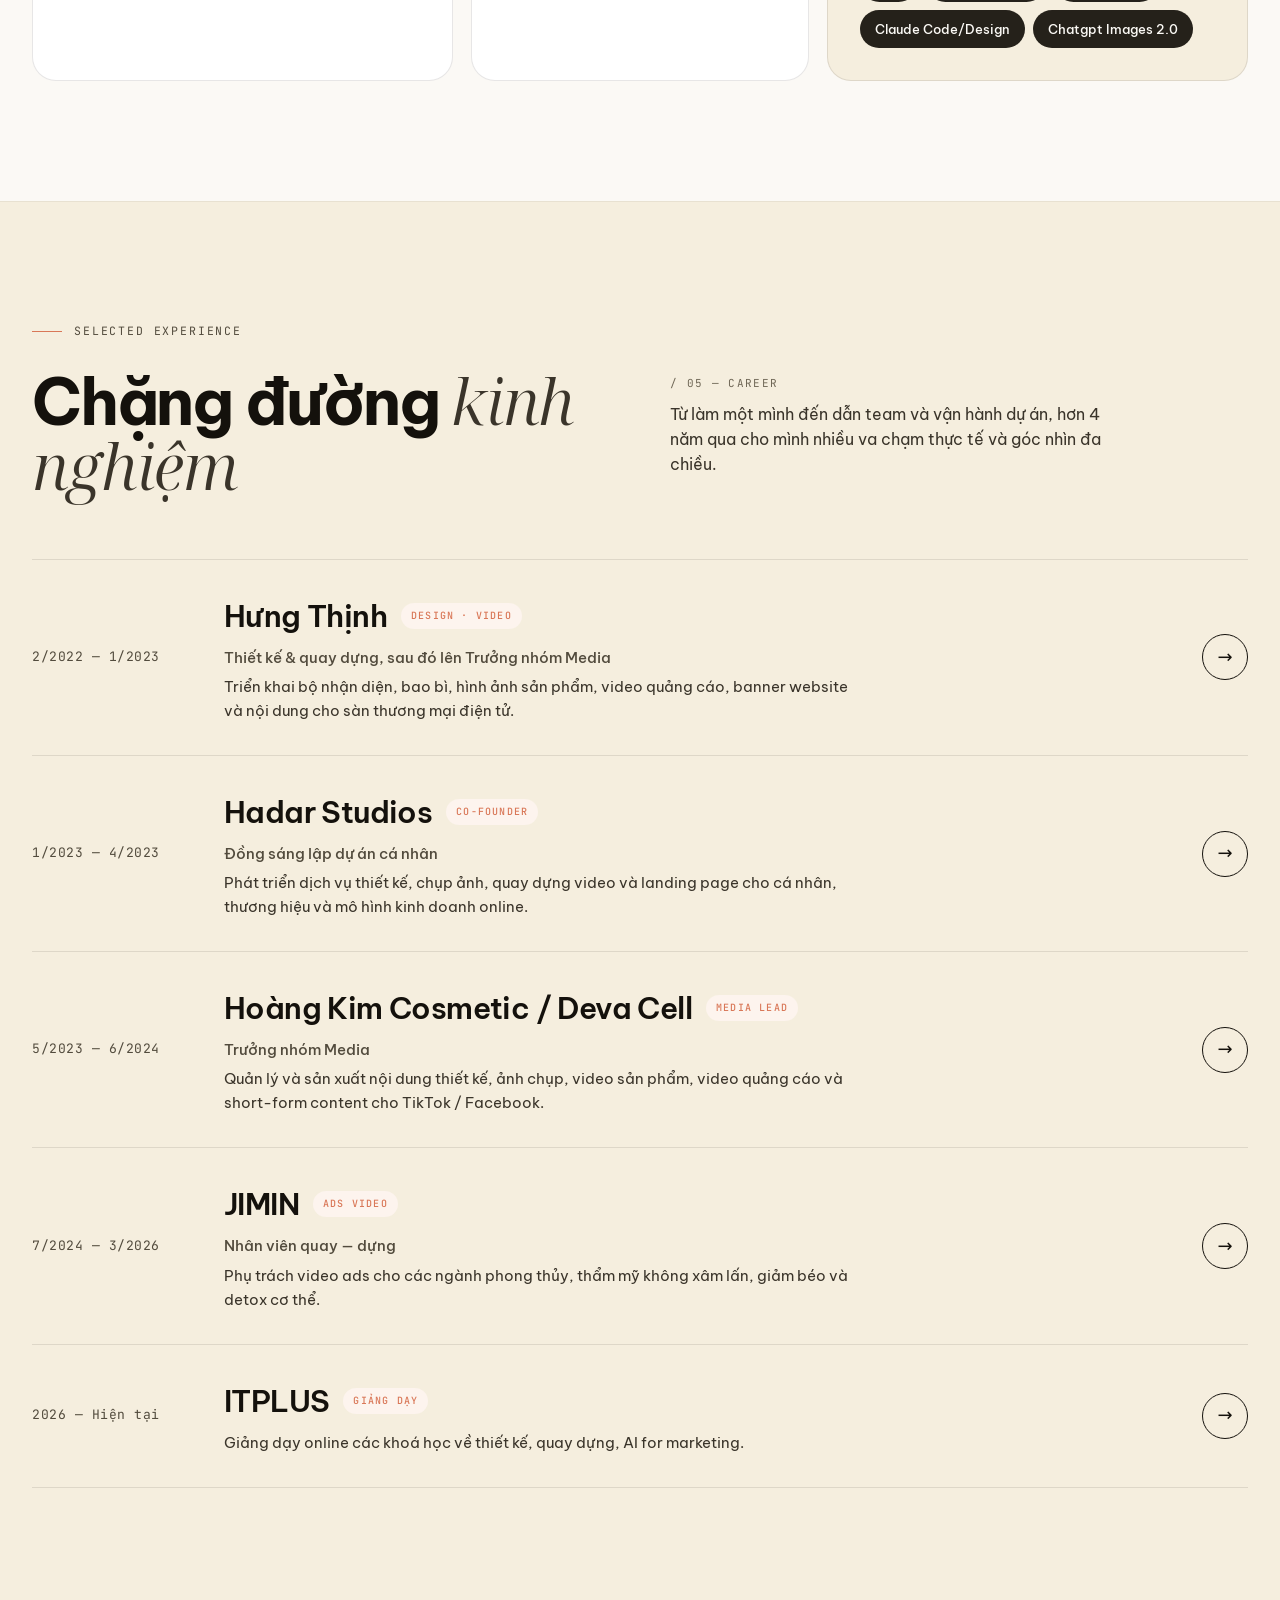
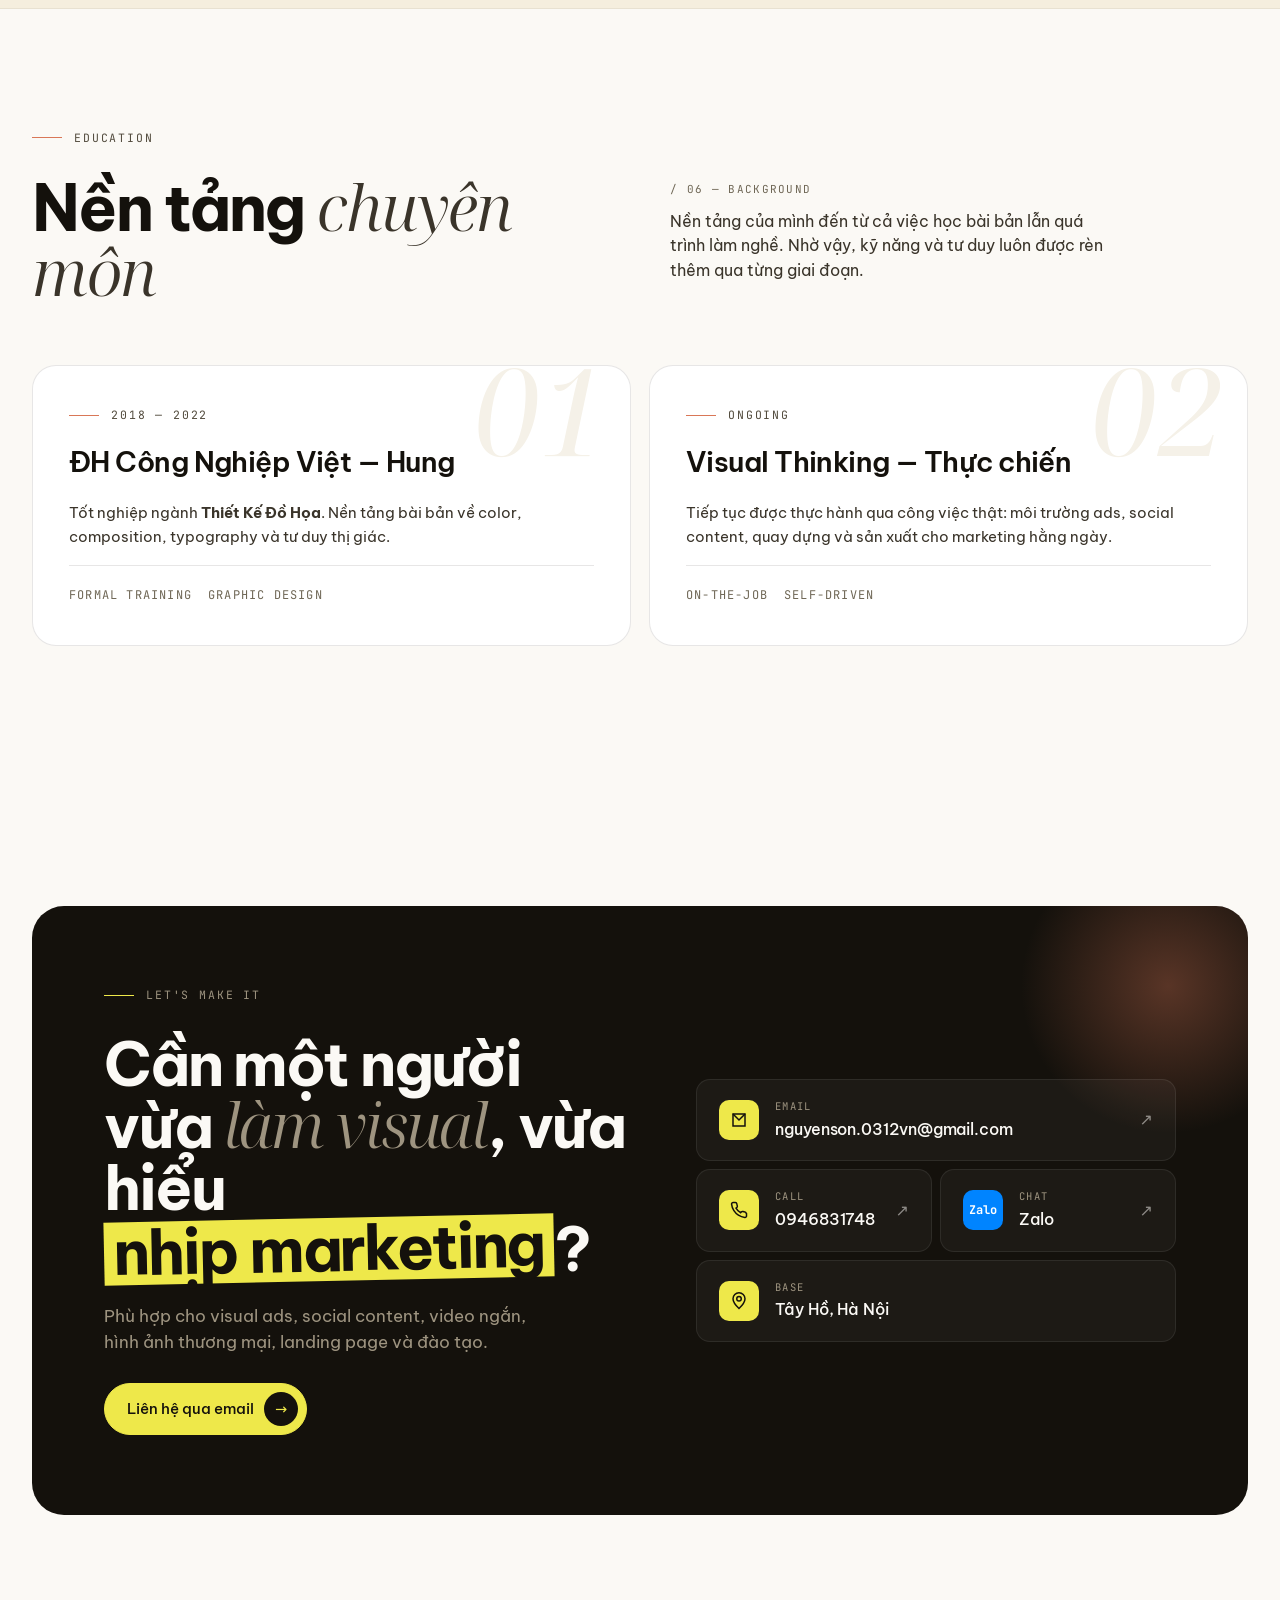
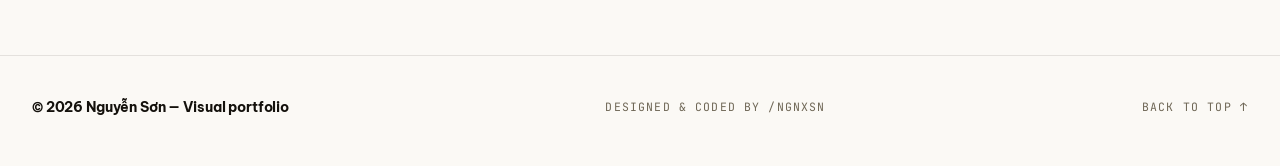
==== commit 894e24f0: "Update index.html" ====
--- a/index.html
+++ b/index.html
@@ -1585,7 +1585,7 @@
           <span class="c">Nano Banana Pro</span>
           <span class="c">Sora</span>
           <span class="c">Runway</span>
-          <span class="c">Elevenlabs</span>
+          <span class="c">ElevenLabs</span>
           <span class="c">Google Omni</span>
           <span class="c">Kling AI</span> 
           <span class="c">Wan</span> 
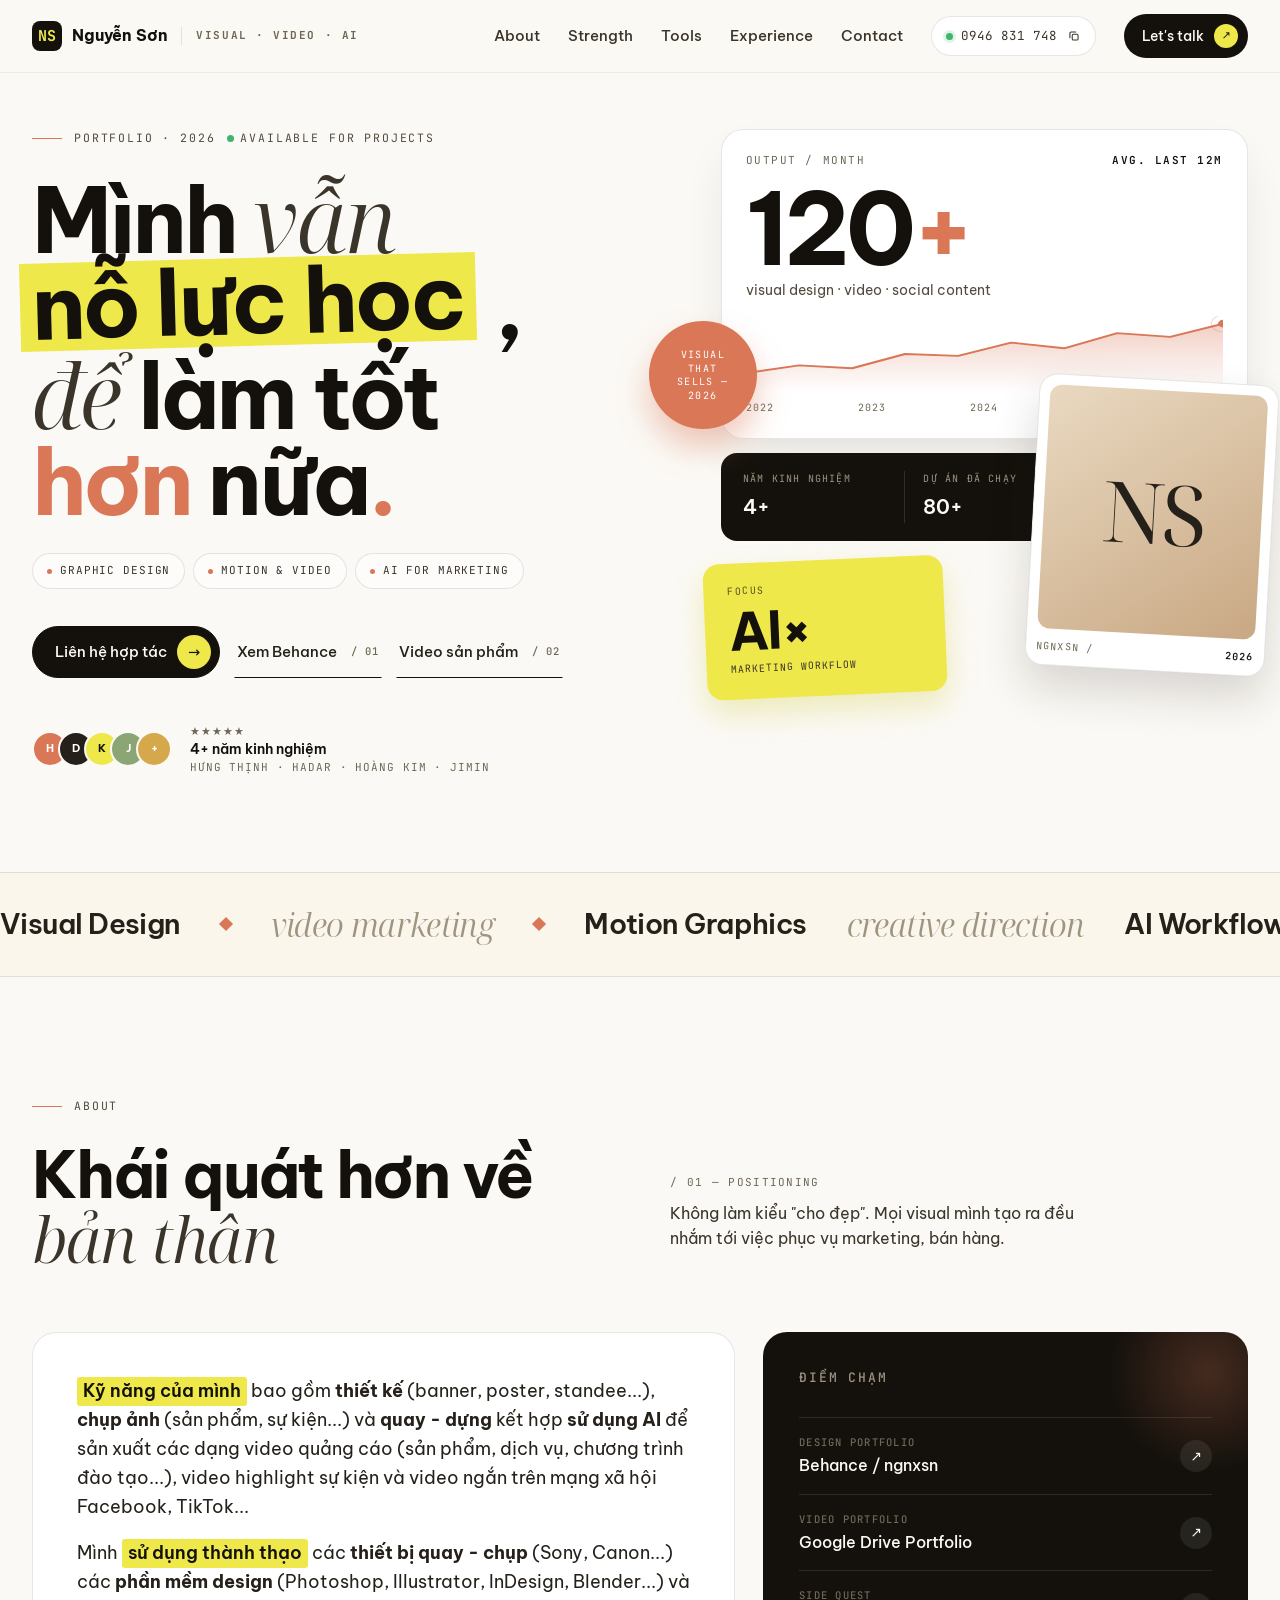
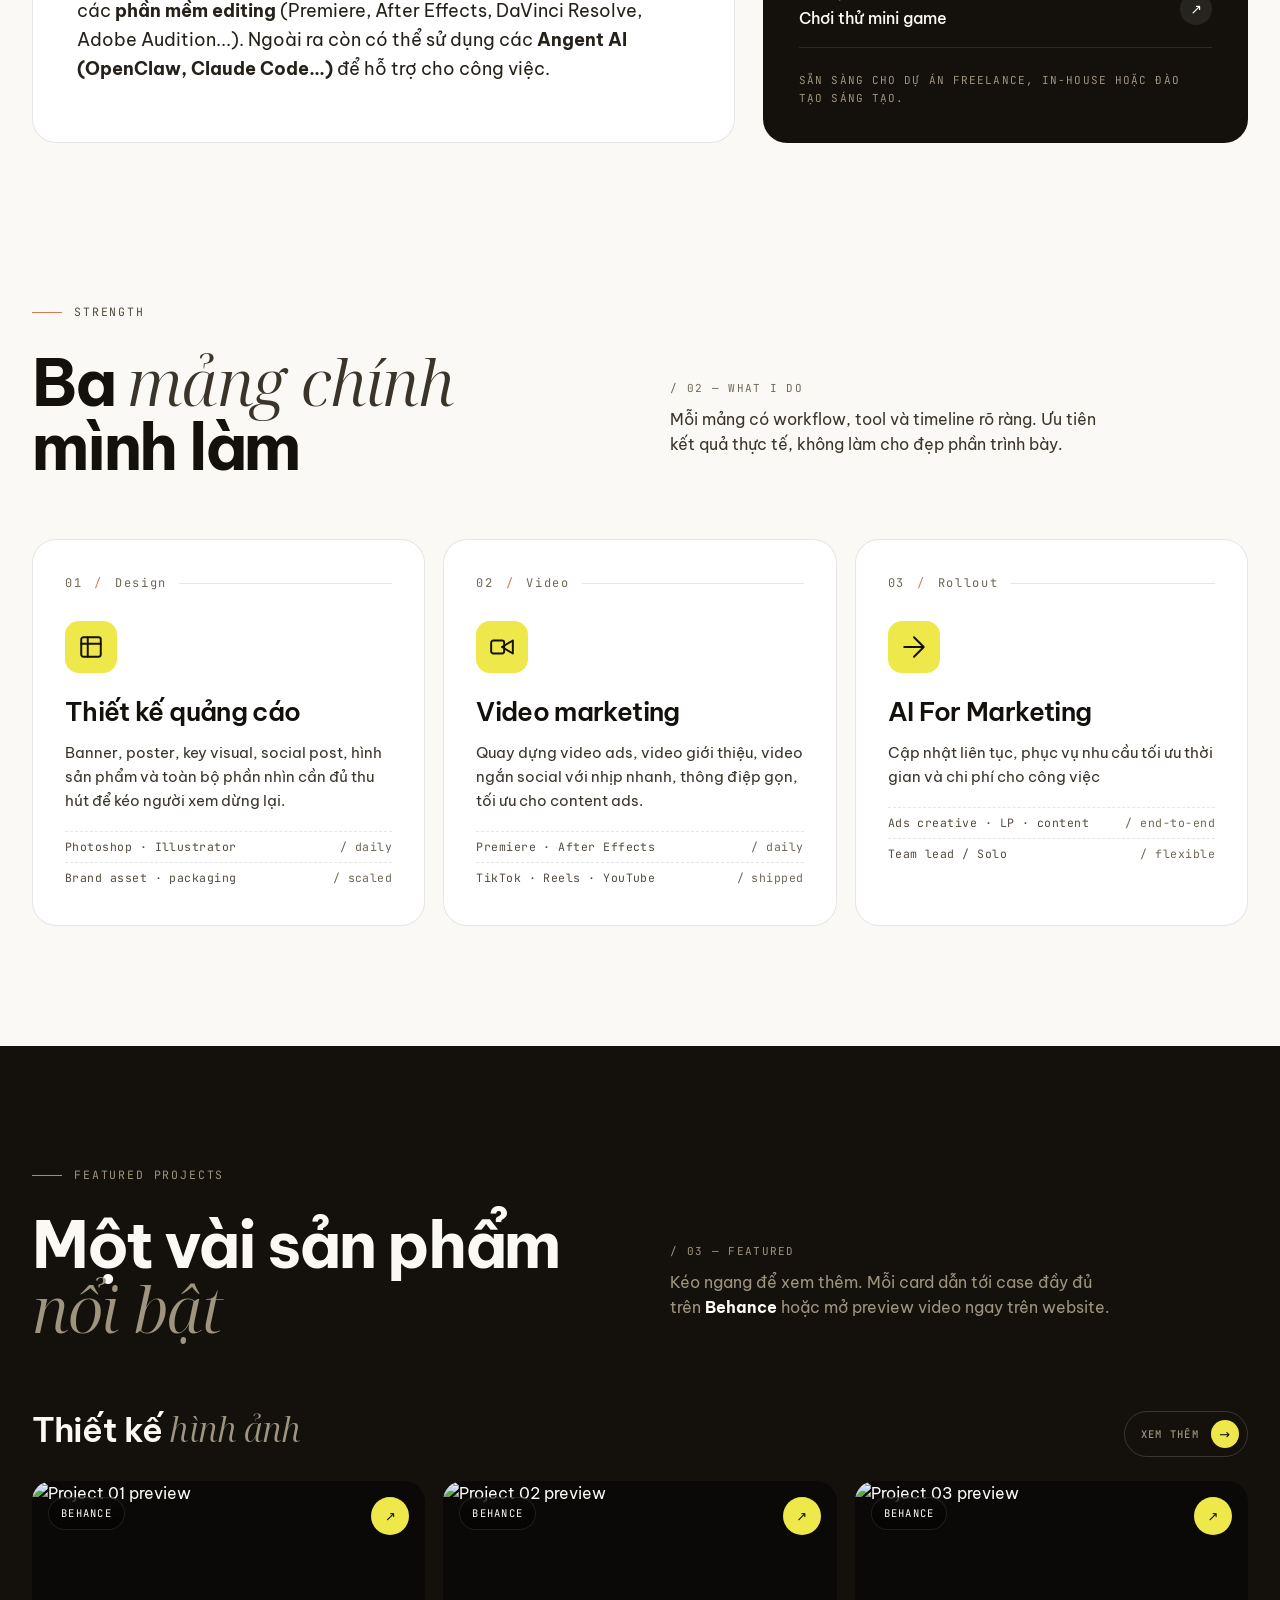
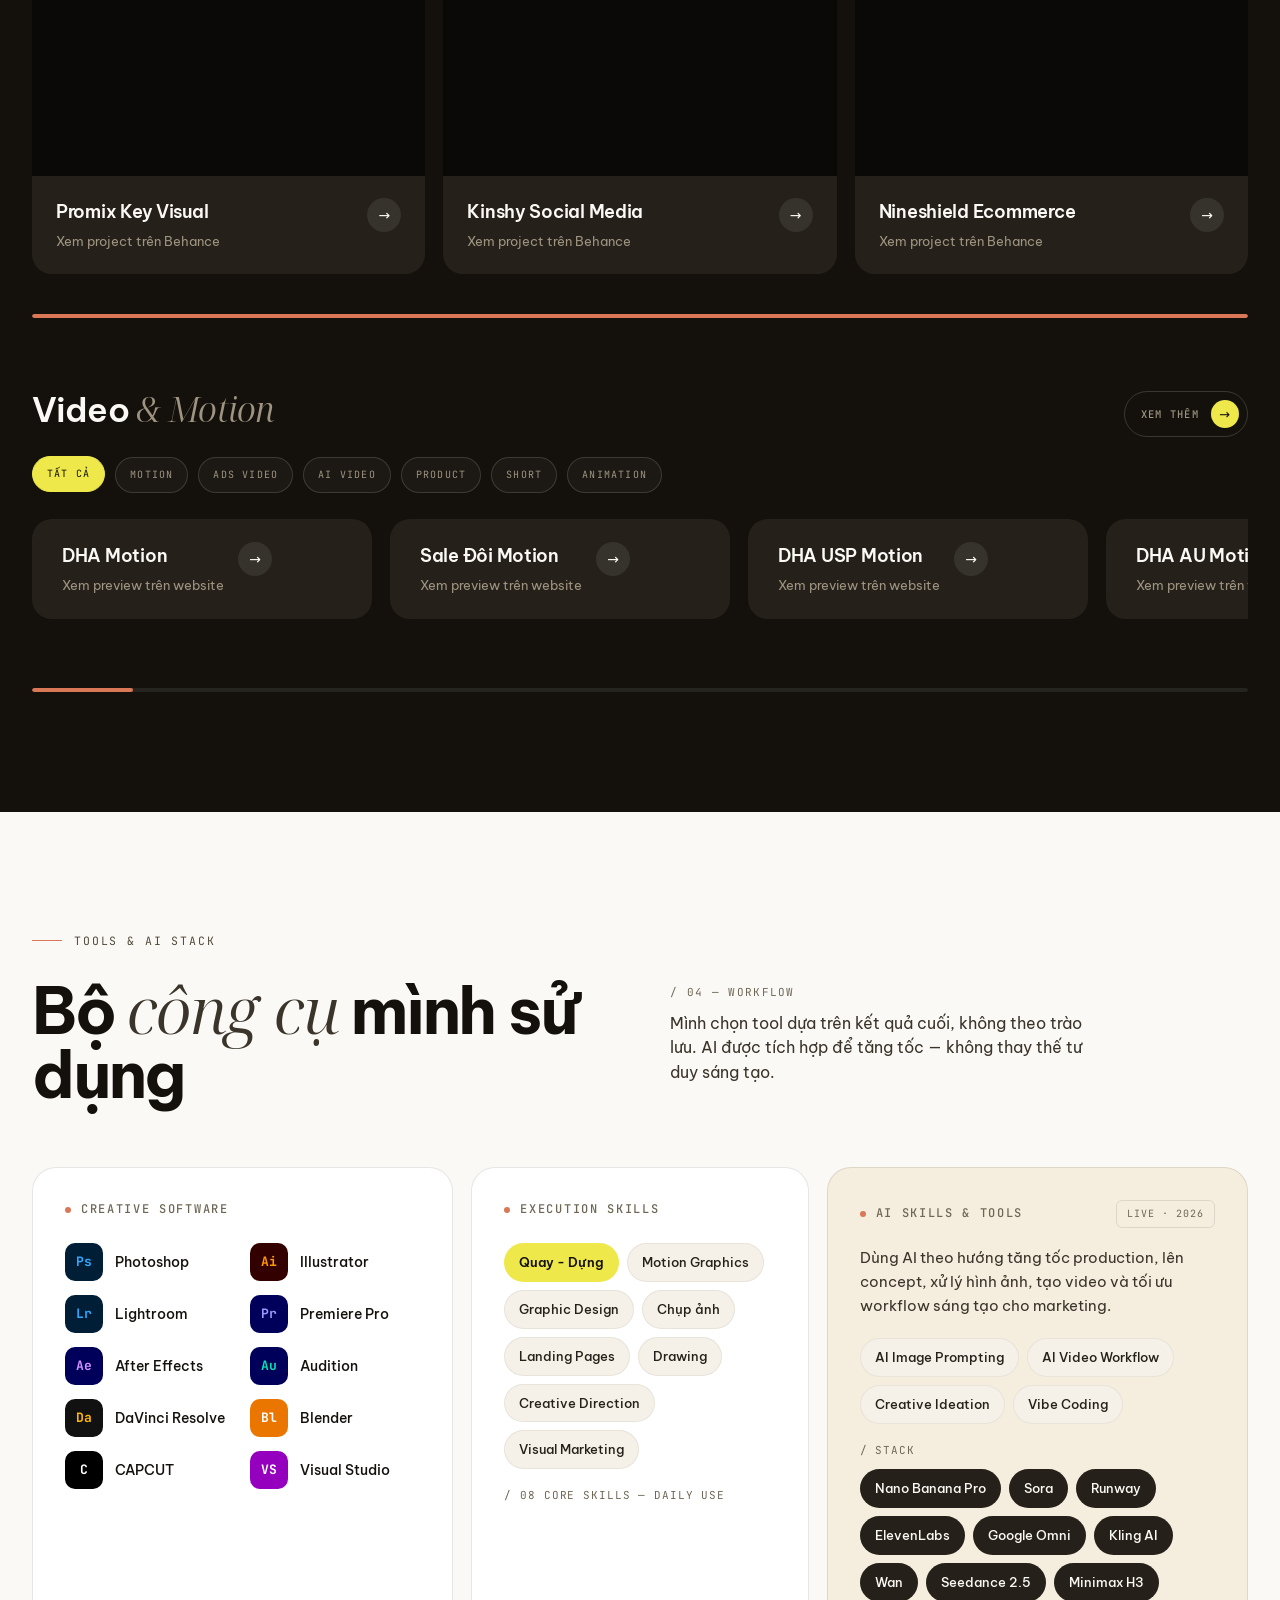
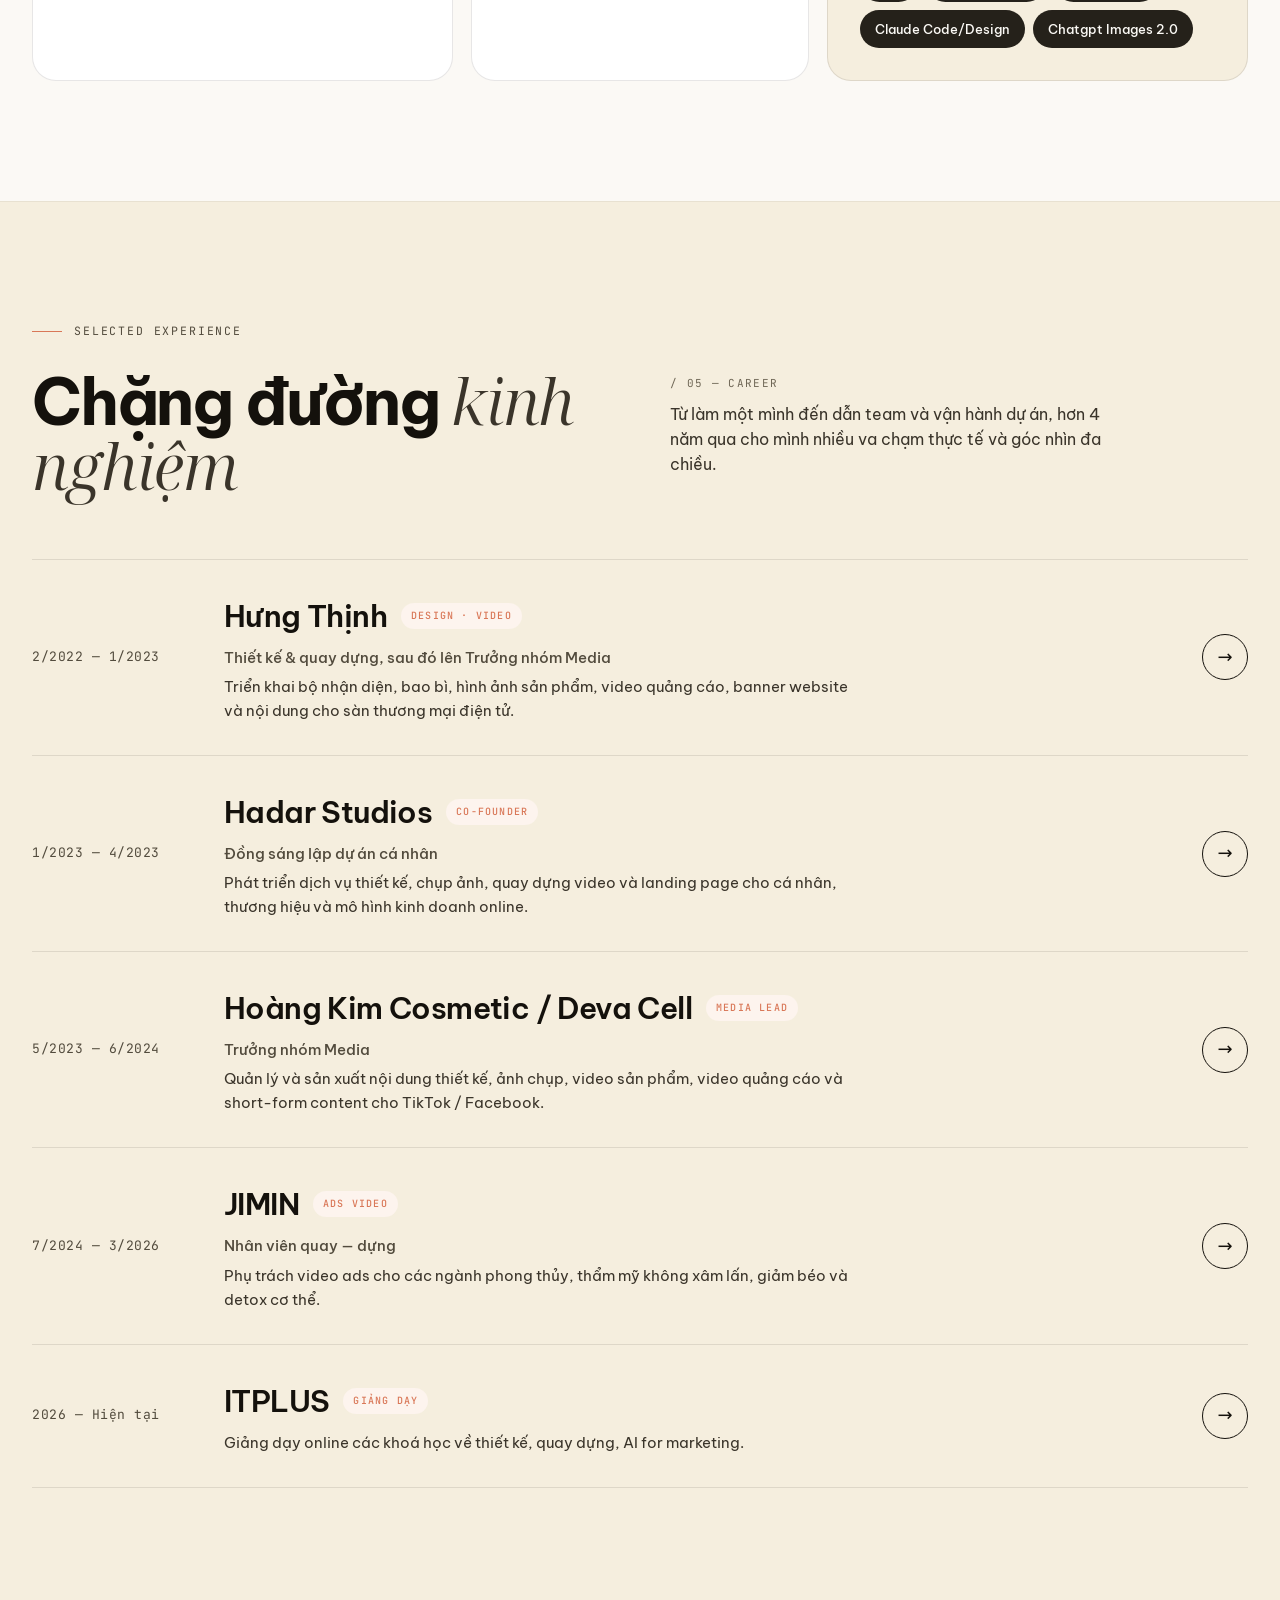
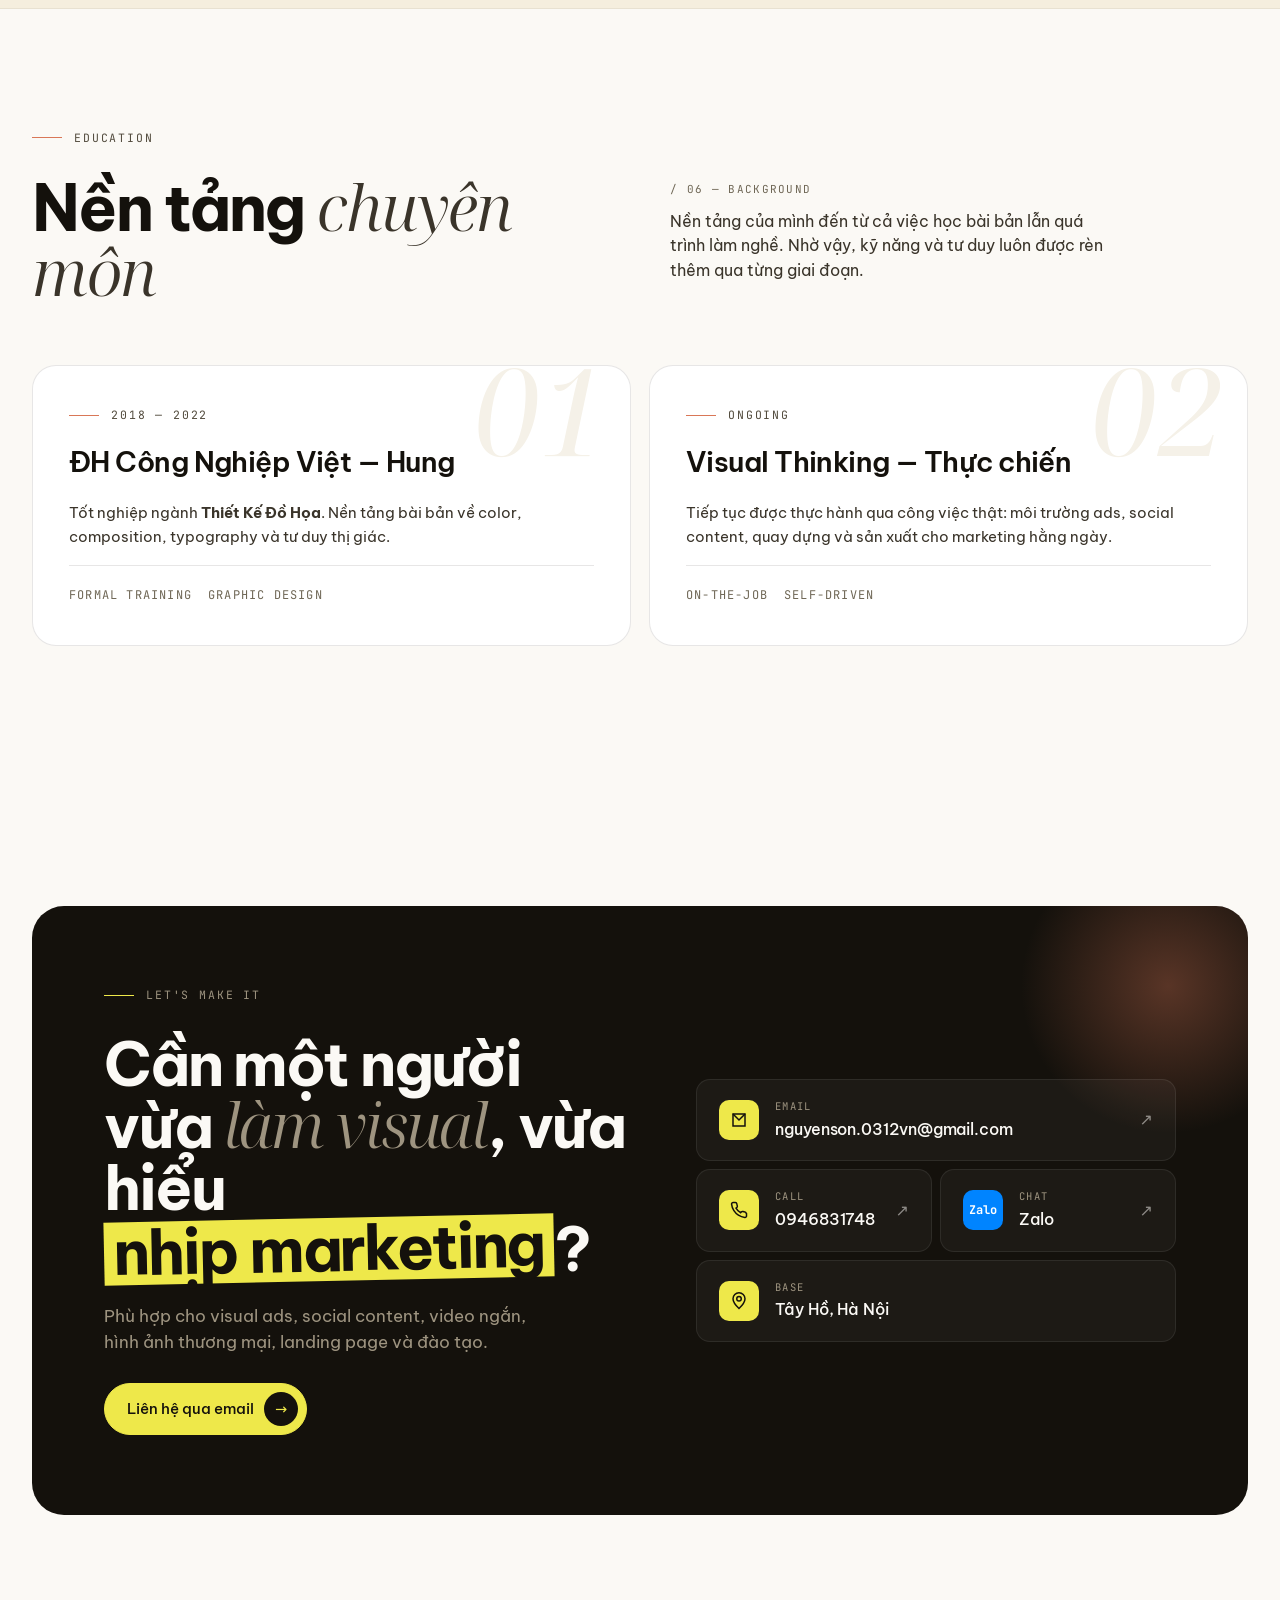
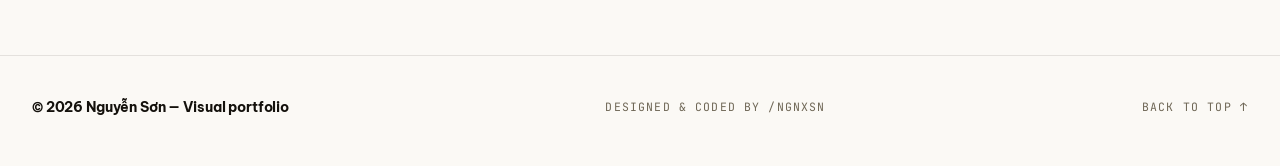
==== commit 30c10593: "Update index.html" ====
--- a/index.html
+++ b/index.html
@@ -965,6 +965,30 @@
 
       <div class="rail" id="projects-video-rail" data-project-rail>
 
+      <button class="p-card video-card" type="button" data-video-category="motion" data-video-src="https://player.cloudinary.com/embed/?cloud_name=dlztimgay&amp;public_id=7.9-DHA_MOTION-SEAN_ijwlh2" data-video-title="DHA Motion" data-block-name="DHA Motion">
+        <div class="thumb">
+          <img alt="DHA Motion preview" loading="lazy" src="https://res.cloudinary.com/dlztimgay/video/upload/w_900,q_auto,f_jpg/7.9-DHA_MOTION-SEAN_ijwlh2.jpg" onerror="this.style.display='none'">
+          <span class="tag">Cloudinary · Video</span>
+          <span class="play">▶</span>
+        </div>
+        <div class="body">
+          <div><h4>DHA Motion</h4><p>Xem preview trên website</p></div>
+          <span class="arr">→</span>
+        </div>
+      </button>
+
+      <button class="p-card video-card" type="button" data-video-category="motion" data-video-src="https://player.cloudinary.com/embed/?cloud_name=dlztimgay&amp;public_id=8.9-SALE_DOI-SEAN_q1ncsy" data-video-title="Sale Đôi Motion" data-block-name="Sale Đôi Motion">
+        <div class="thumb">
+          <img alt="Sale Đôi Motion preview" loading="lazy" src="https://res.cloudinary.com/dlztimgay/video/upload/w_900,q_auto,f_jpg/8.9-SALE_DOI-SEAN_q1ncsy.jpg" onerror="this.style.display='none'">
+          <span class="tag">Cloudinary · Video</span>
+          <span class="play">▶</span>
+        </div>
+        <div class="body">
+          <div><h4>Sale Đôi Motion</h4><p>Xem preview trên website</p></div>
+          <span class="arr">→</span>
+        </div>
+      </button>
+
       <button class="p-card video-card" type="button" data-video-category="motion" data-video-src="https://player.cloudinary.com/embed/?cloud_name=dlztimgay&amp;public_id=16.6-DHA_-_USP-SEAN_EVIE_gt2ktq" data-video-title="DHA USP Motion" data-block-name="DHA USP Motion">
         <div class="thumb">
           <img alt="DHA USP Motion preview" loading="lazy" src="https://res.cloudinary.com/dlztimgay/video/upload/w_900,q_auto,f_jpg/16.6-DHA_-_USP-SEAN_EVIE_gt2ktq.jpg" onerror="this.style.display='none'">
@@ -1333,6 +1357,42 @@
         </div>
         <div class="body">
           <div><h4>DHA Short Video</h4><p>Xem preview trên website</p></div>
+          <span class="arr">→</span>
+        </div>
+      </button>
+
+      <button class="p-card video-card" type="button" data-video-category="short" data-video-src="https://player.cloudinary.com/embed/?cloud_name=dlztimgay&amp;public_id=11.9-CANXI_2-SEAN_libqex" data-video-title="Canxi 2 Short" data-block-name="Canxi 2 Short">
+        <div class="thumb">
+          <img alt="Canxi 2 Short preview" loading="lazy" src="https://res.cloudinary.com/dlztimgay/video/upload/w_900,q_auto,f_jpg/11.9-CANXI_2-SEAN_libqex.jpg" onerror="this.style.display='none'">
+          <span class="tag">Cloudinary · Video</span>
+          <span class="play">▶</span>
+        </div>
+        <div class="body">
+          <div><h4>Canxi 2 Short</h4><p>Xem preview trên website</p></div>
+          <span class="arr">→</span>
+        </div>
+      </button>
+
+      <button class="p-card video-card" type="button" data-video-category="short" data-video-src="https://player.cloudinary.com/embed/?cloud_name=dlztimgay&amp;public_id=11.9-CANXI_1-SEAN_e4w1p3" data-video-title="Canxi 1 Short" data-block-name="Canxi 1 Short">
+        <div class="thumb">
+          <img alt="Canxi 1 Short preview" loading="lazy" src="https://res.cloudinary.com/dlztimgay/video/upload/w_900,q_auto,f_jpg/11.9-CANXI_1-SEAN_e4w1p3.jpg" onerror="this.style.display='none'">
+          <span class="tag">Cloudinary · Video</span>
+          <span class="play">▶</span>
+        </div>
+        <div class="body">
+          <div><h4>Canxi 1 Short</h4><p>Xem preview trên website</p></div>
+          <span class="arr">→</span>
+        </div>
+      </button>
+
+      <button class="p-card video-card" type="button" data-video-category="short" data-video-src="https://player.cloudinary.com/embed/?cloud_name=dlztimgay&amp;public_id=4.9-LC_OFD-SEAN_eaavpg" data-video-title="LC OFD Short" data-block-name="LC OFD Short">
+        <div class="thumb">
+          <img alt="LC OFD Short preview" loading="lazy" src="https://res.cloudinary.com/dlztimgay/video/upload/w_900,q_auto,f_jpg/4.9-LC_OFD-SEAN_eaavpg.jpg" onerror="this.style.display='none'">
+          <span class="tag">Cloudinary · Video</span>
+          <span class="play">▶</span>
+        </div>
+        <div class="body">
+          <div><h4>LC OFD Short</h4><p>Xem preview trên website</p></div>
           <span class="arr">→</span>
         </div>
       </button>
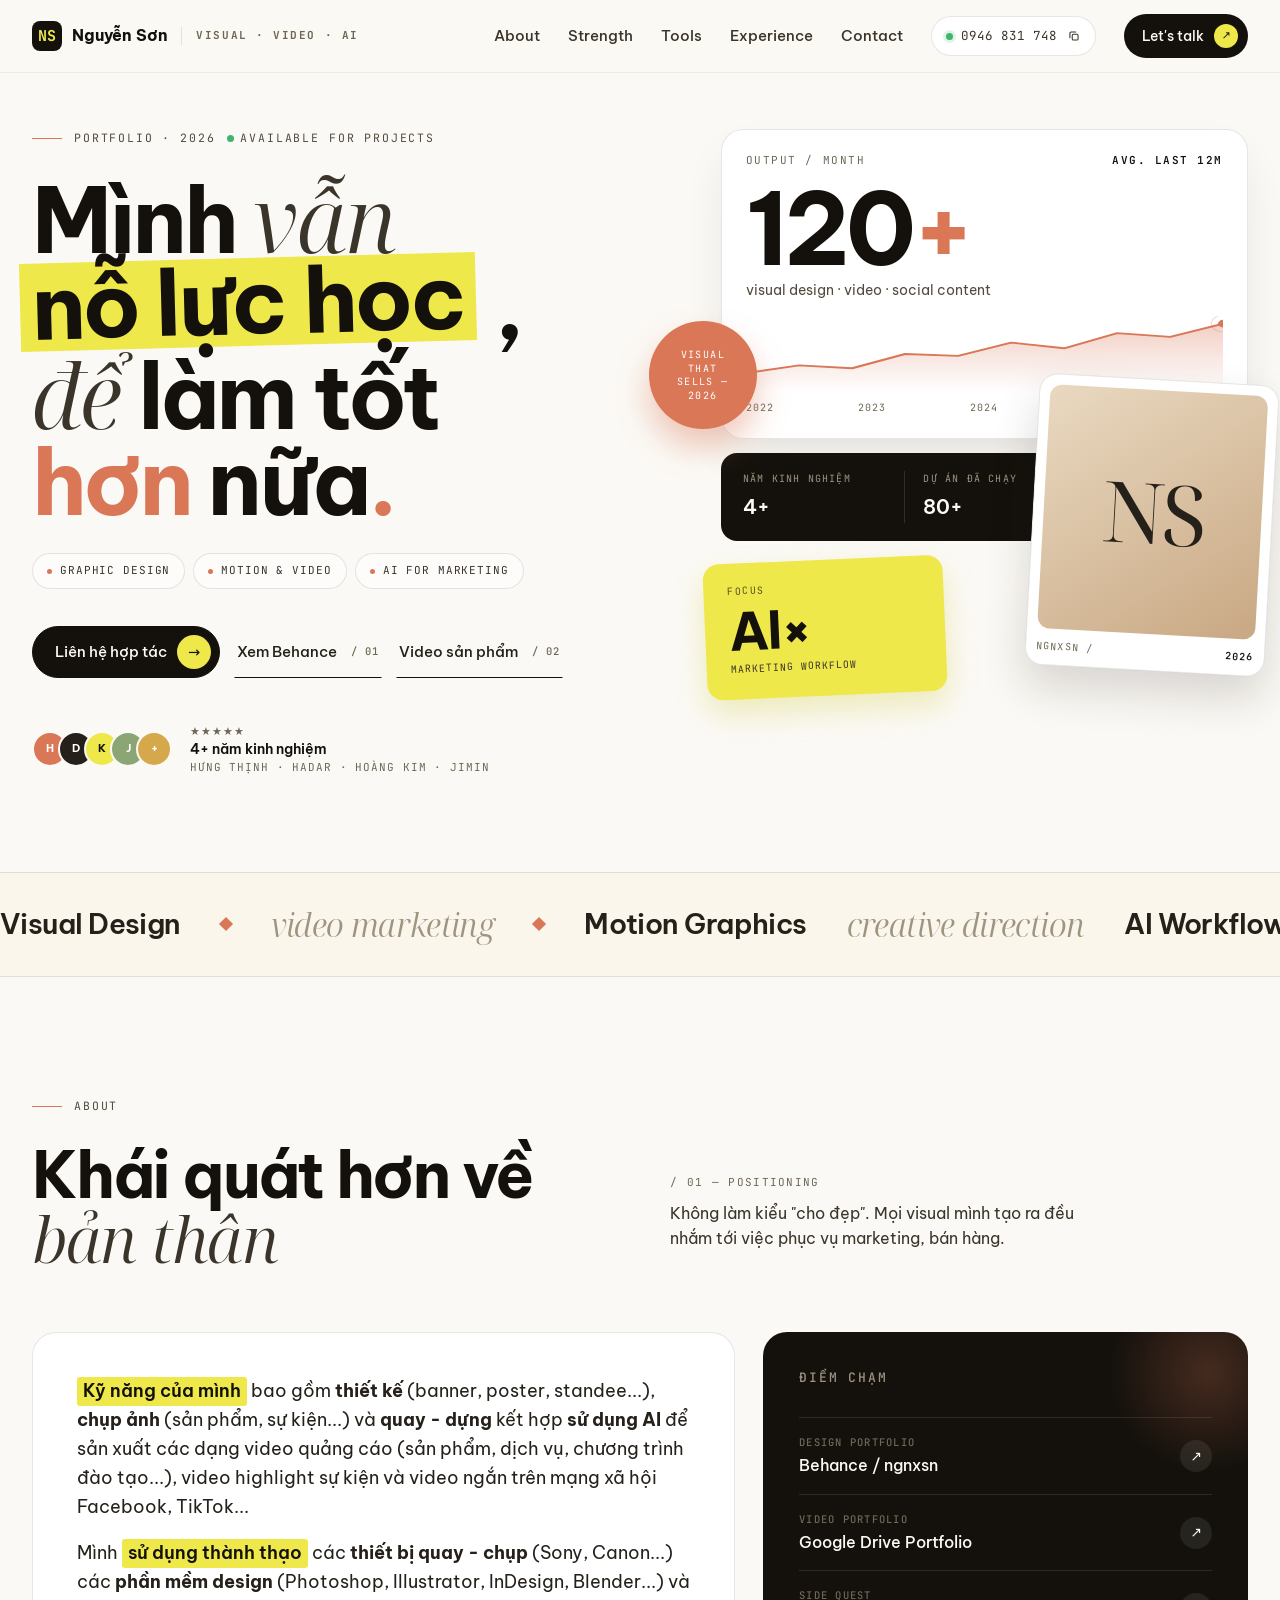
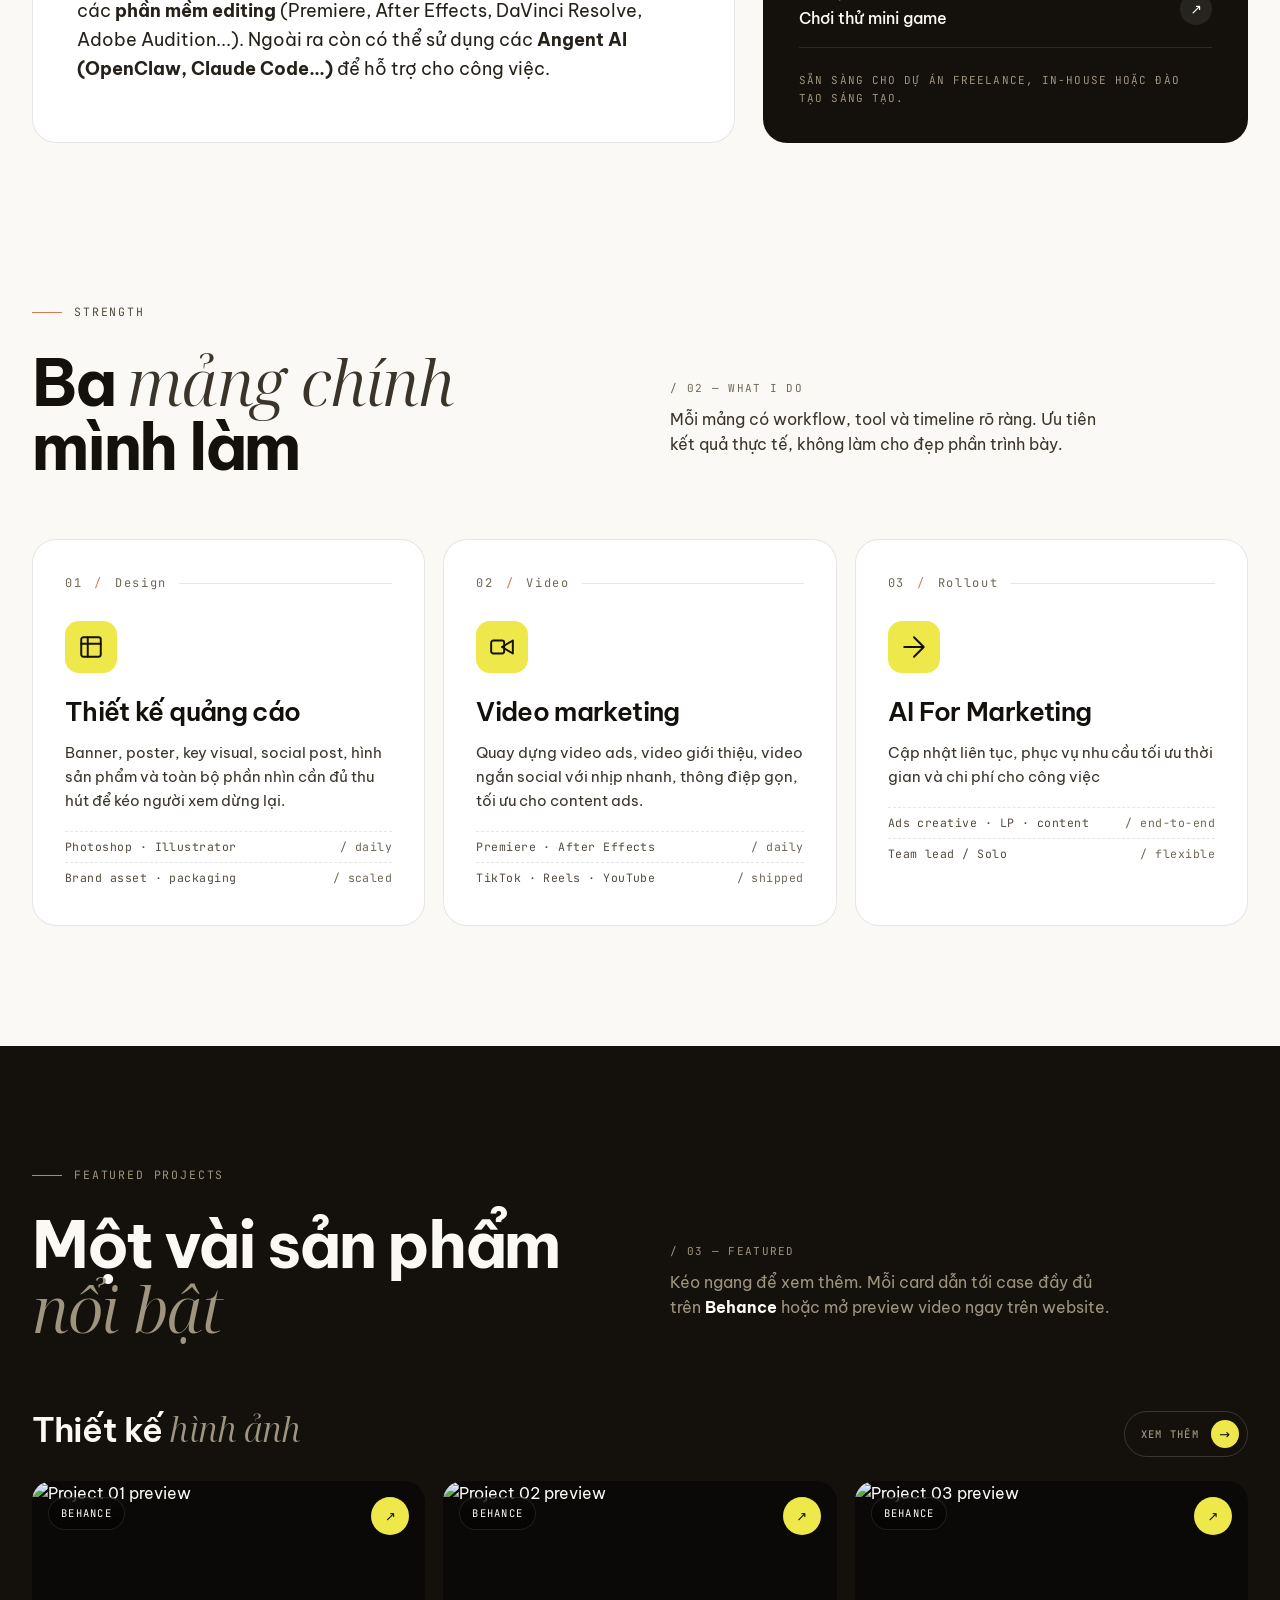
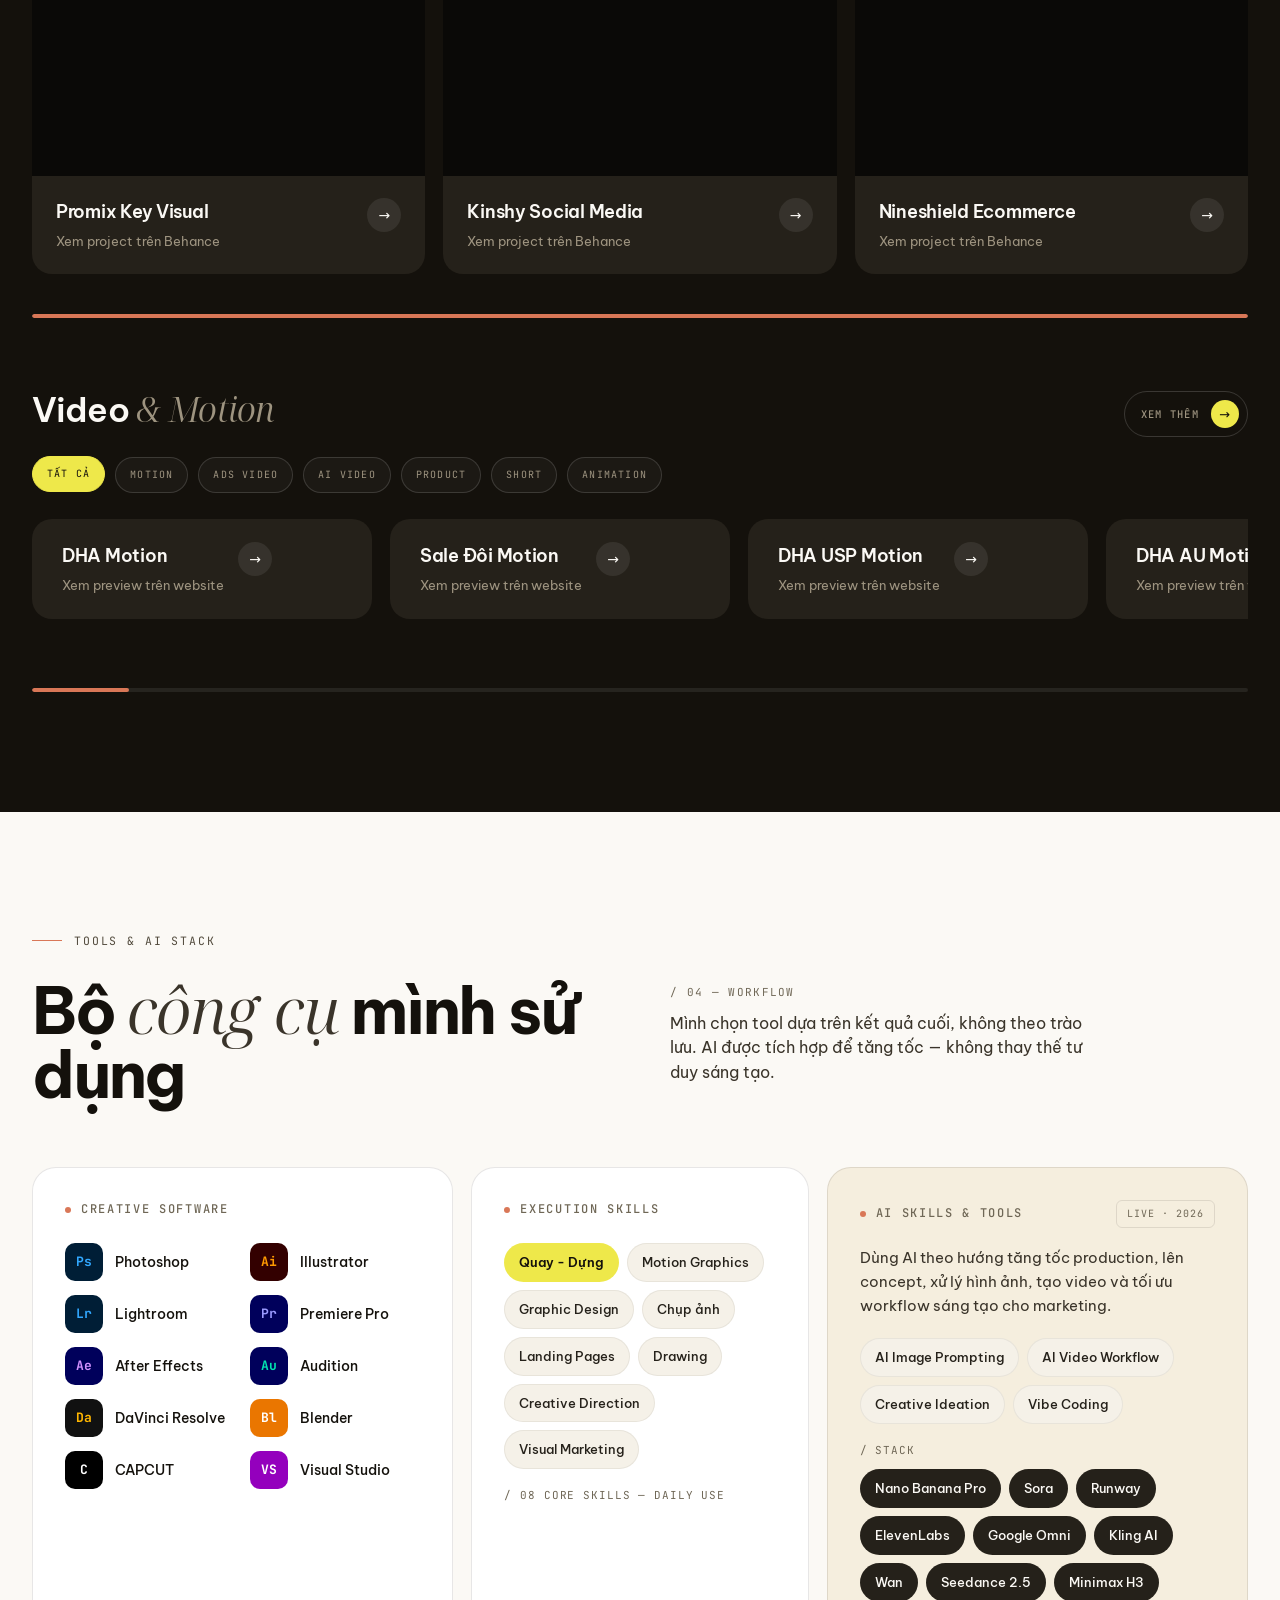
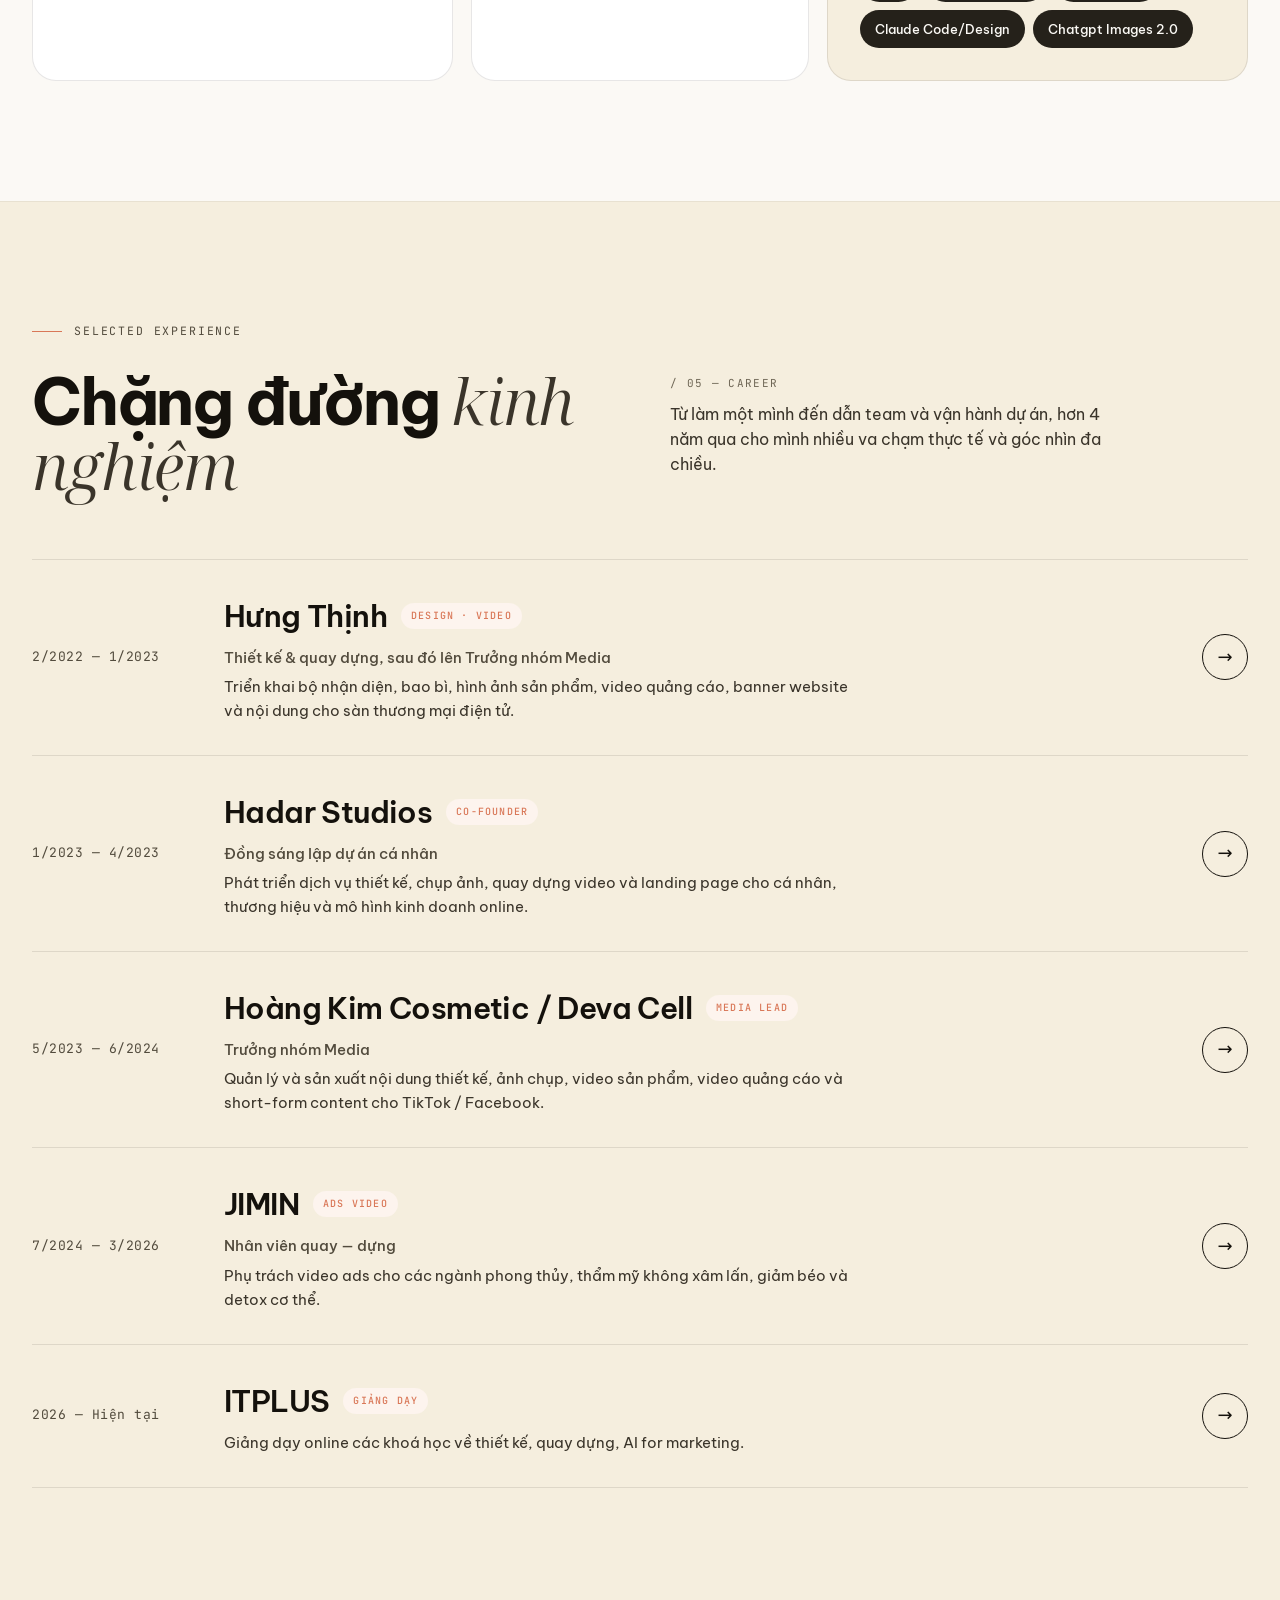
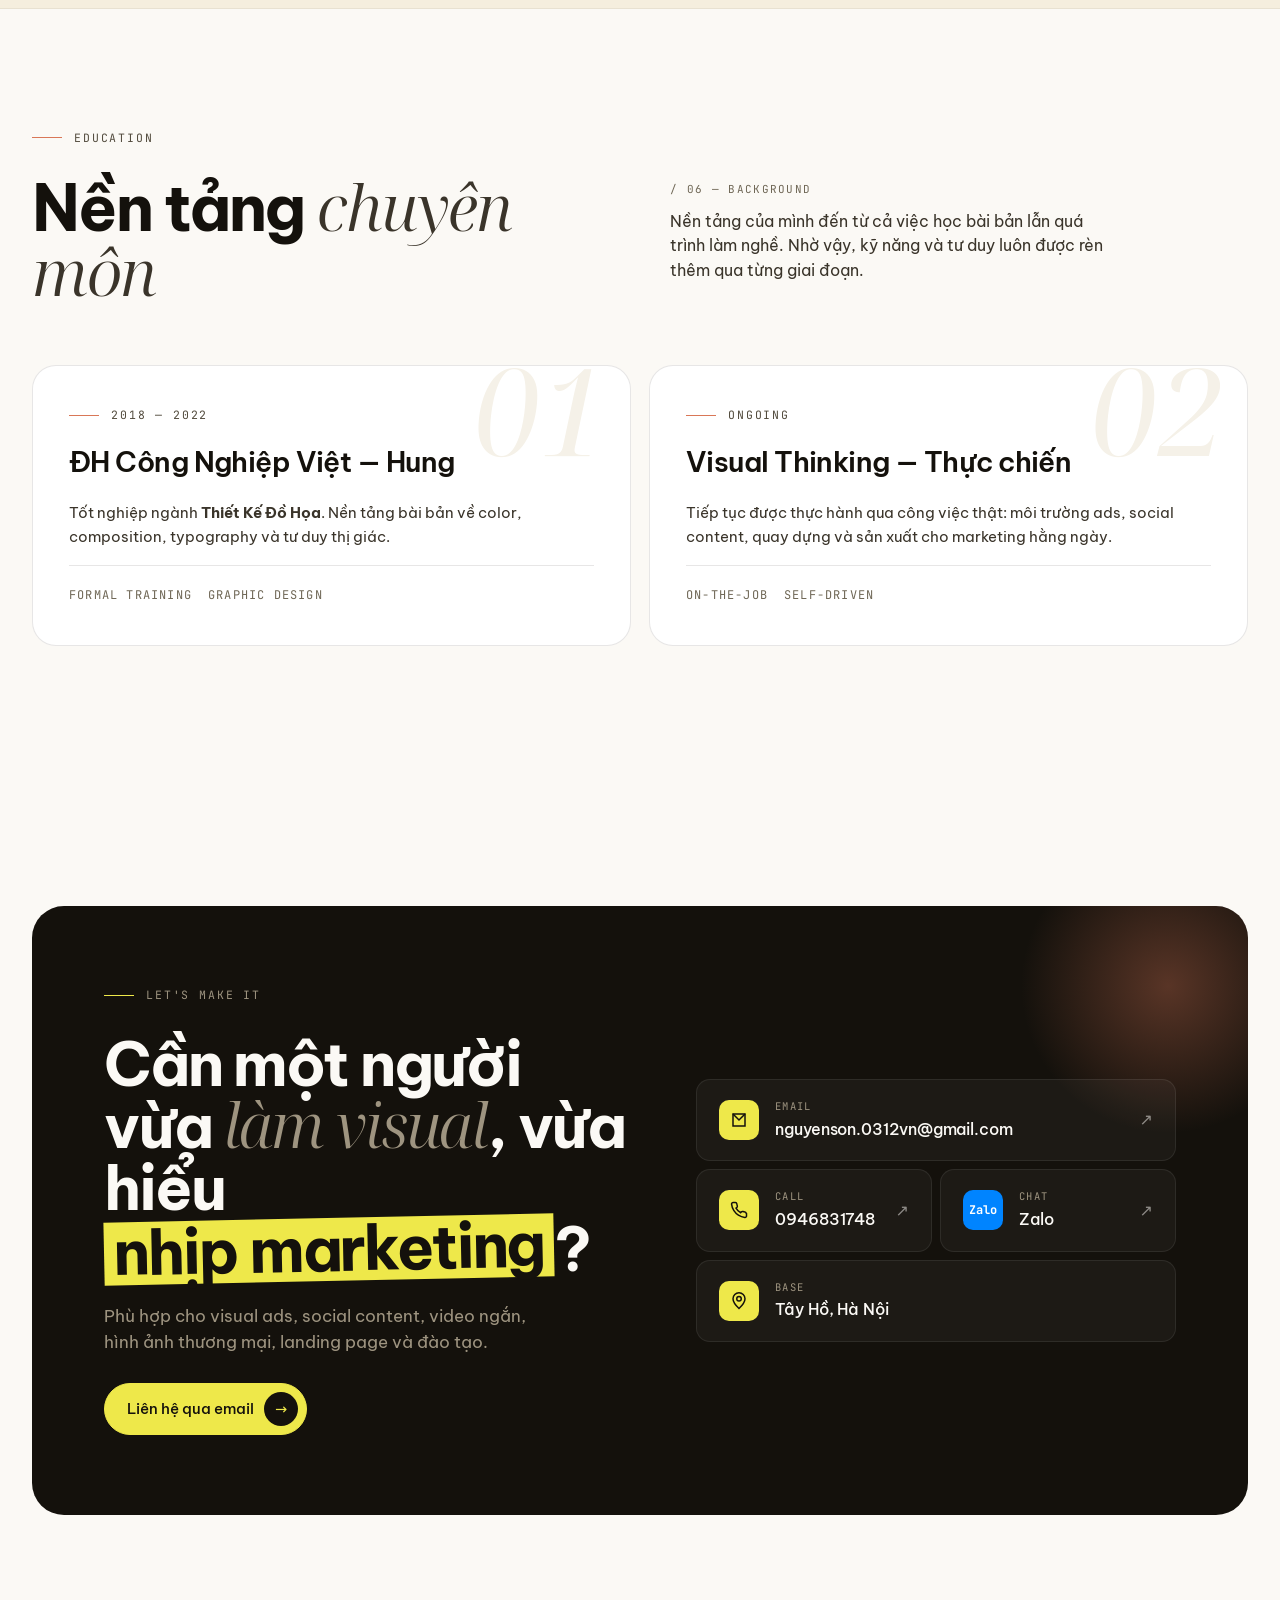
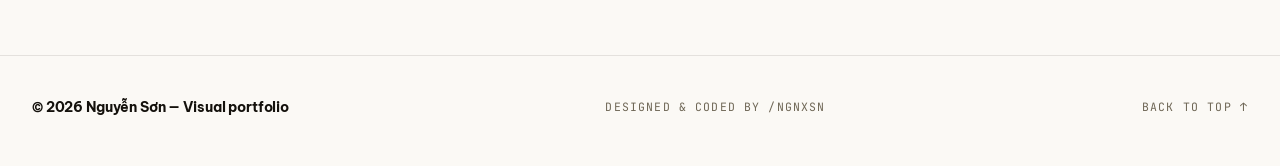
==== commit 39867e6a: "Update index.html" ====
--- a/index.html
+++ b/index.html
@@ -1265,6 +1265,30 @@
         </div>
       </button>
 
+      <button class="p-card video-card" type="button" data-video-category="short" data-video-src="https://player.cloudinary.com/embed/?cloud_name=dlztimgay&amp;public_id=14.9-OFD-SEAN_mxmyk4" data-video-title="OFD Short" data-block-name="OFD Short">
+        <div class="thumb">
+          <img alt="OFD Short preview" loading="lazy" src="https://res.cloudinary.com/dlztimgay/video/upload/w_900,q_auto,f_jpg/14.9-OFD-SEAN_mxmyk4.jpg" onerror="this.style.display='none'">
+          <span class="tag">Cloudinary · Video</span>
+          <span class="play">▶</span>
+        </div>
+        <div class="body">
+          <div><h4>OFD Short</h4><p>Xem preview trên website</p></div>
+          <span class="arr">→</span>
+        </div>
+      </button>
+
+      <button class="p-card video-card" type="button" data-video-category="short" data-video-src="https://player.cloudinary.com/embed/?cloud_name=dlztimgay&amp;public_id=14.9-EPO-SEAN_e0wvhz" data-video-title="EPO Short" data-block-name="EPO Short">
+        <div class="thumb">
+          <img alt="EPO Short preview" loading="lazy" src="https://res.cloudinary.com/dlztimgay/video/upload/w_900,q_auto,f_jpg/14.9-EPO-SEAN_e0wvhz.jpg" onerror="this.style.display='none'">
+          <span class="tag">Cloudinary · Video</span>
+          <span class="play">▶</span>
+        </div>
+        <div class="body">
+          <div><h4>EPO Short</h4><p>Xem preview trên website</p></div>
+          <span class="arr">→</span>
+        </div>
+      </button>
+
       <button class="p-card video-card" type="button" data-video-category="short" data-video-src="https://player.cloudinary.com/embed/?cloud_name=dlztimgay&amp;public_id=22.8-ECOM_2-SEAN_kj7opy" data-video-title="ECOM 2 Short" data-block-name="ECOM 2 Short">
         <div class="thumb">
           <img alt="ECOM 2 Short preview" loading="lazy" src="https://res.cloudinary.com/dlztimgay/video/upload/w_900,q_auto,f_jpg/22.8-ECOM_2-SEAN_kj7opy.jpg" onerror="this.style.display='none'">
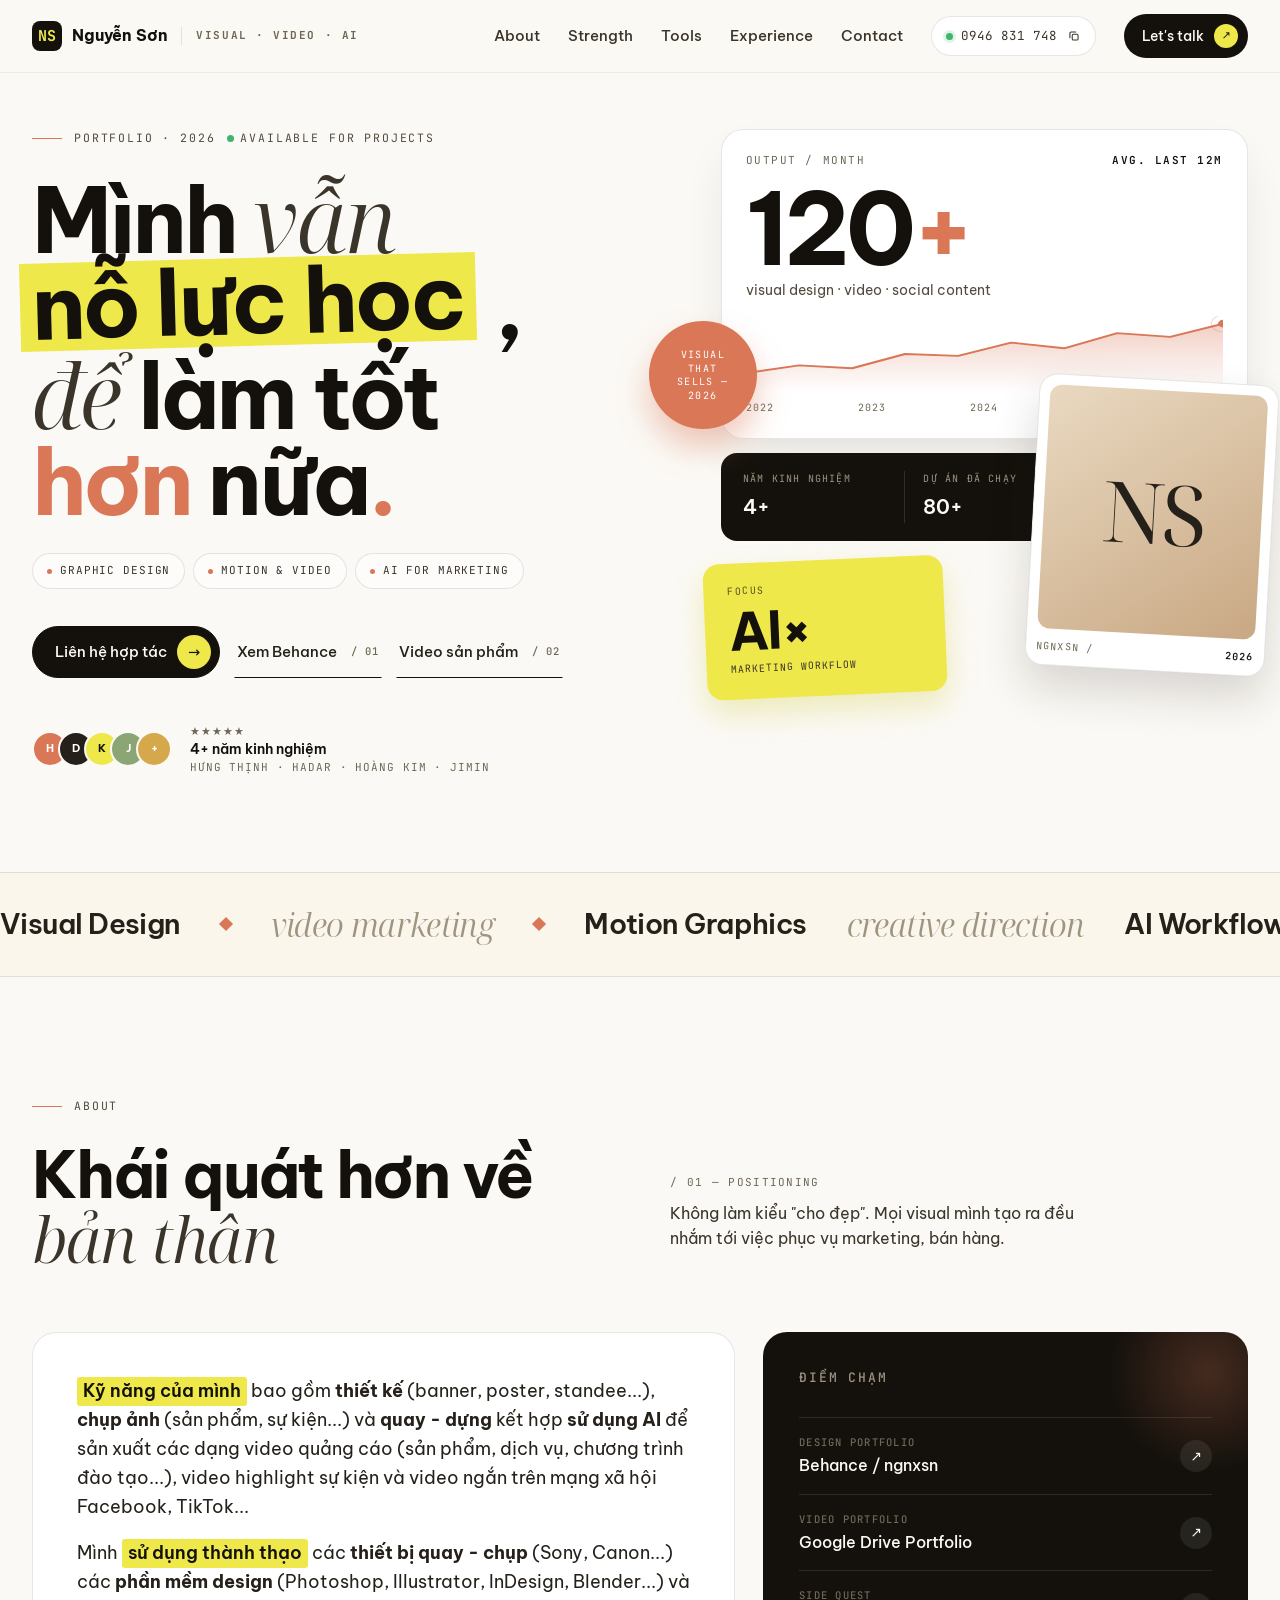
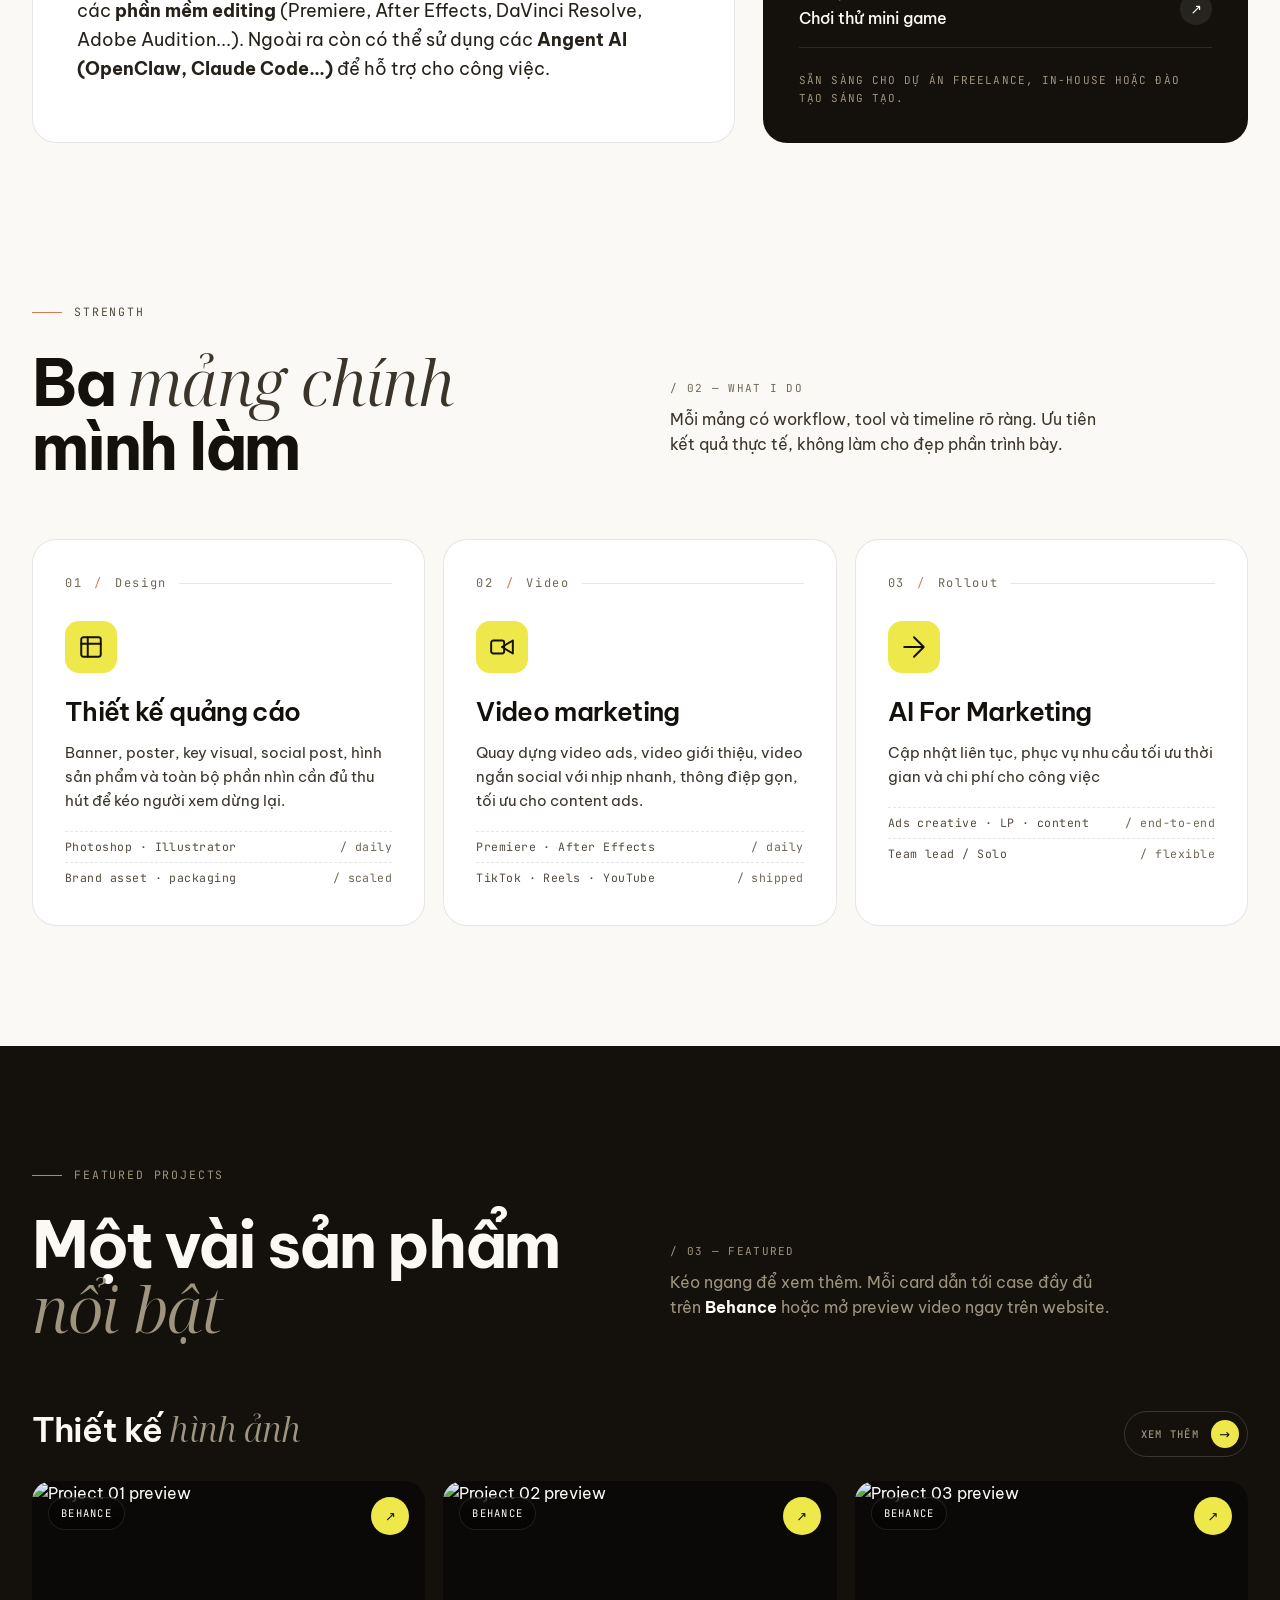
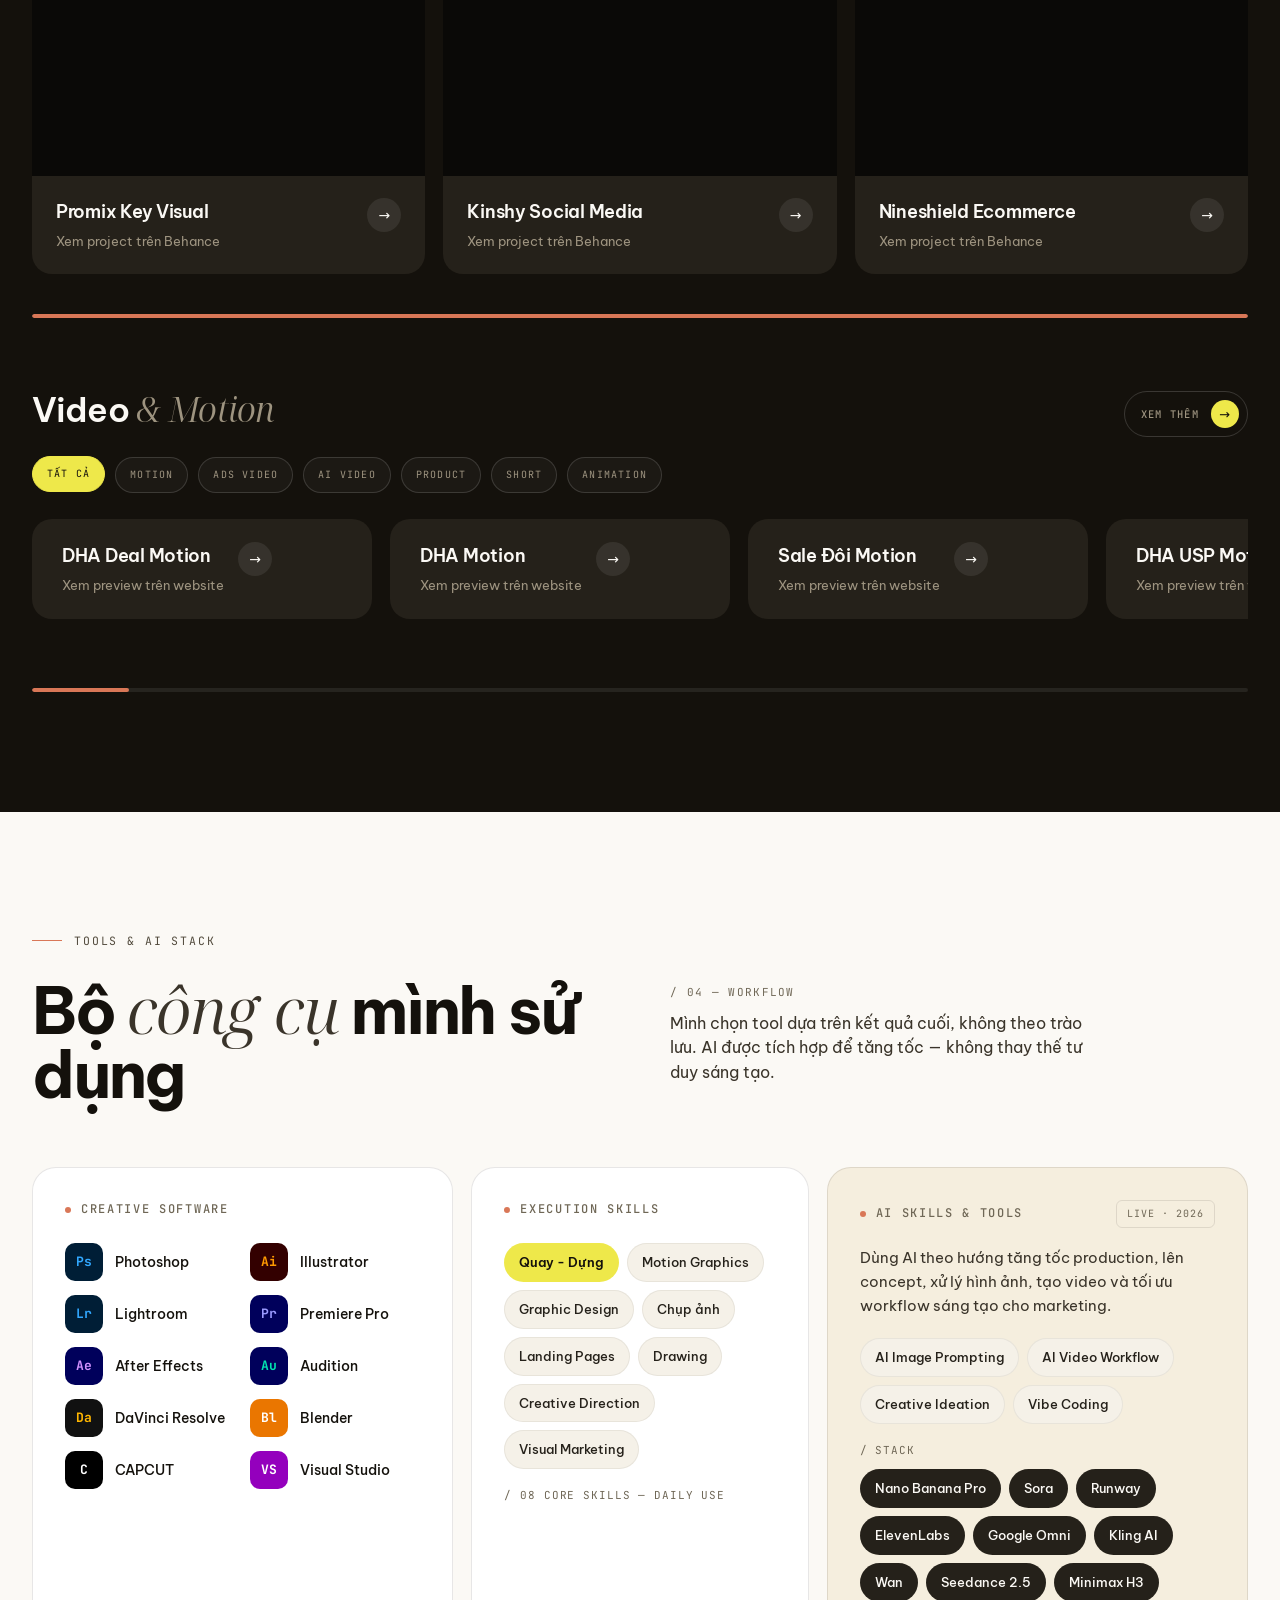
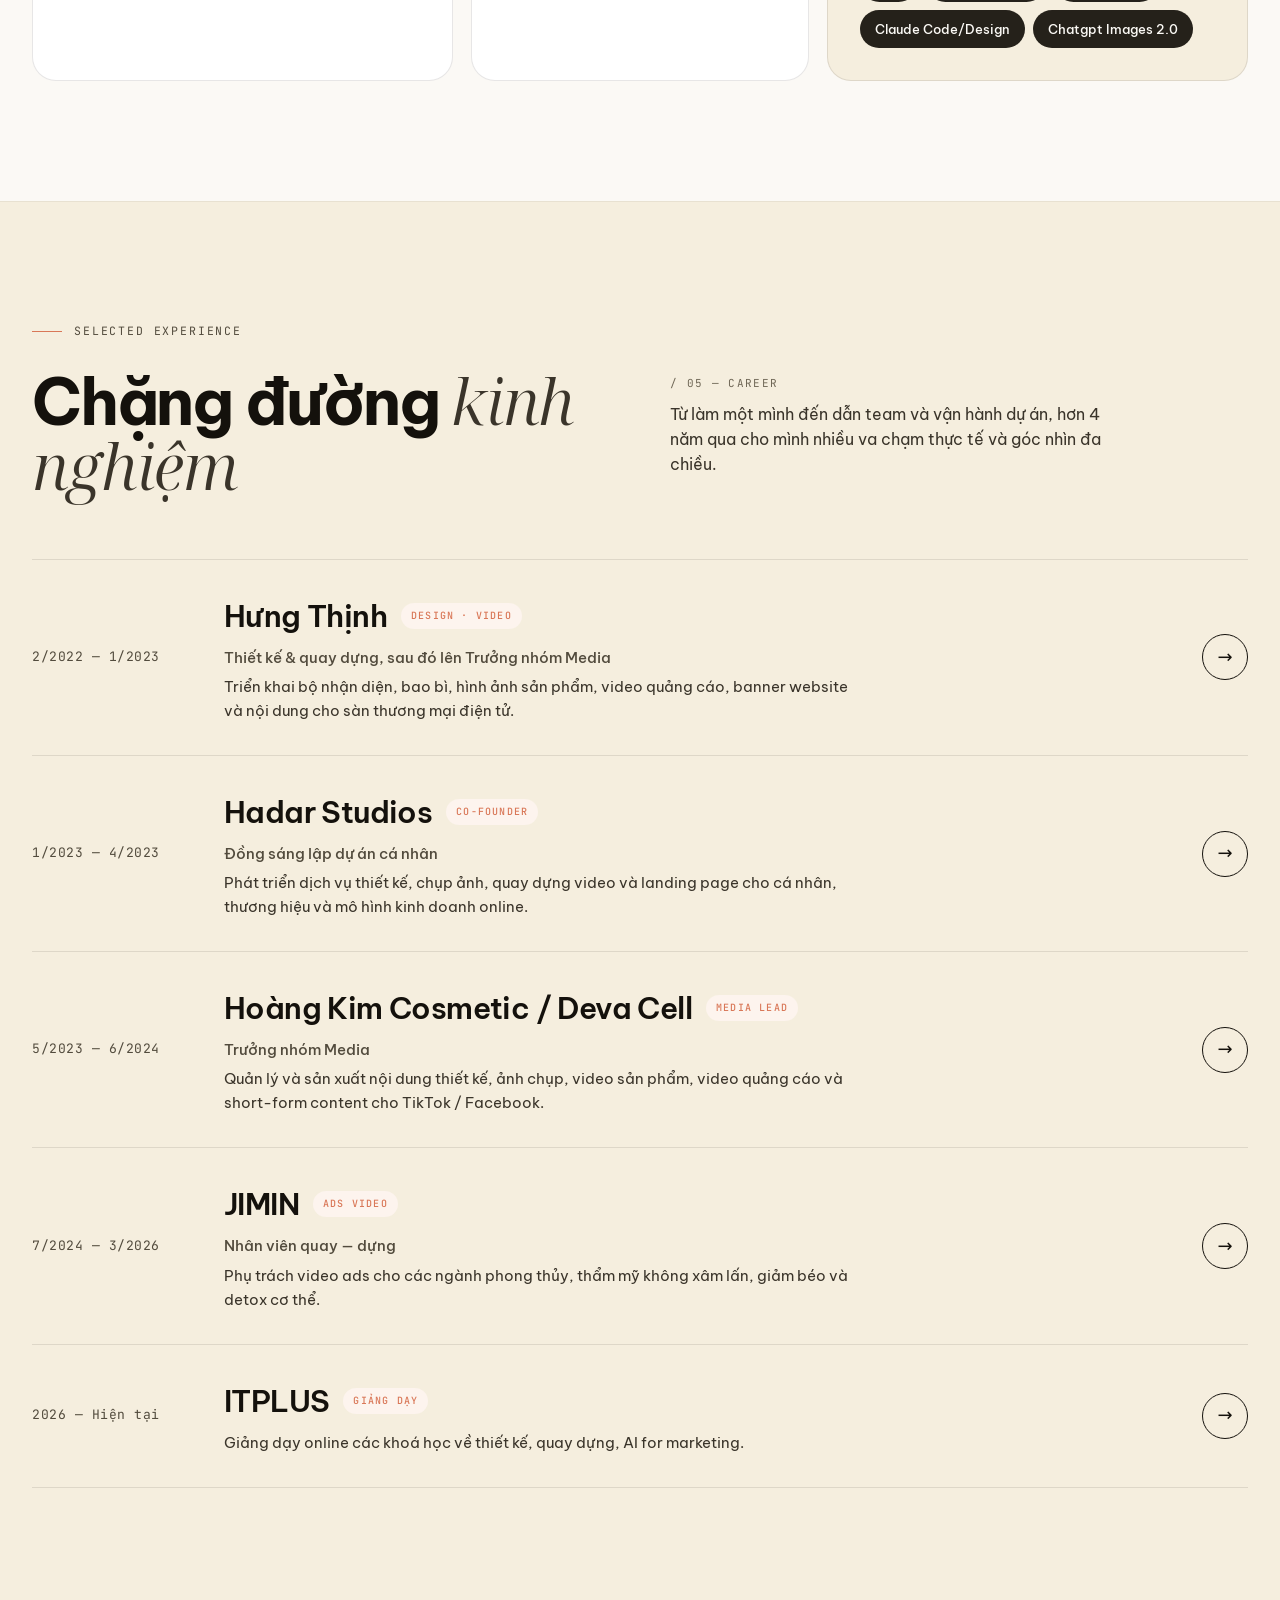
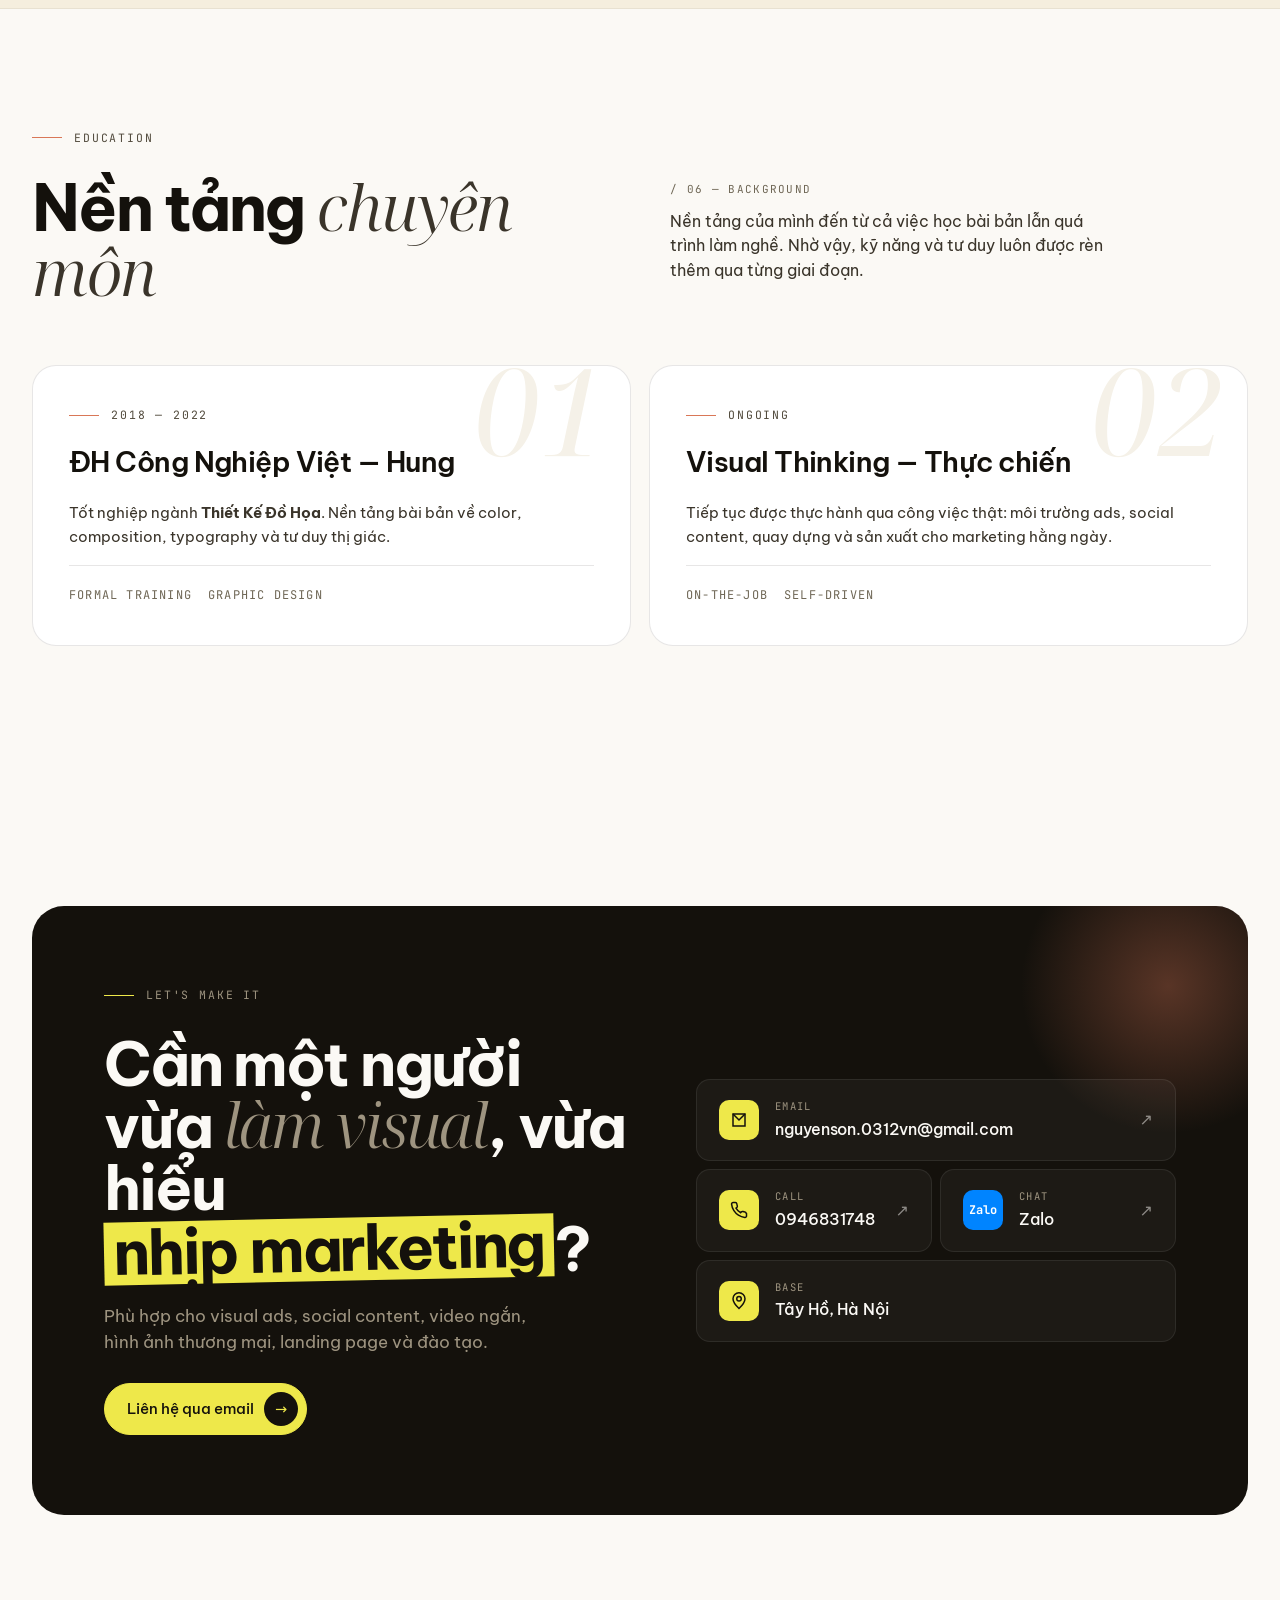
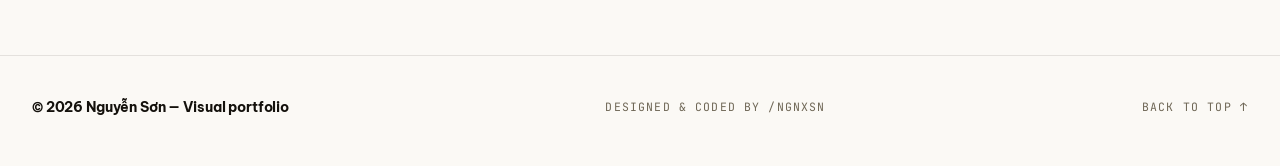
==== commit 26b9c7c7: "Update index.html" ====
--- a/index.html
+++ b/index.html
@@ -965,6 +965,18 @@
 
       <div class="rail" id="projects-video-rail" data-project-rail>
 
+      <button class="p-card video-card" type="button" data-video-category="motion" data-video-src="https://player.cloudinary.com/embed/?cloud_name=dlztimgay&amp;public_id=13.10-DHA_DEAL-SEAN_v2_mqmsdw" data-video-title="DHA Deal Motion" data-block-name="DHA Deal Motion">
+        <div class="thumb">
+          <img alt="DHA Deal Motion preview" loading="lazy" src="https://res.cloudinary.com/dlztimgay/video/upload/w_900,q_auto,f_jpg/13.10-DHA_DEAL-SEAN_v2_mqmsdw.jpg" onerror="this.style.display='none'">
+          <span class="tag">Cloudinary · Video</span>
+          <span class="play">▶</span>
+        </div>
+        <div class="body">
+          <div><h4>DHA Deal Motion</h4><p>Xem preview trên website</p></div>
+          <span class="arr">→</span>
+        </div>
+      </button>
+
       <button class="p-card video-card" type="button" data-video-category="motion" data-video-src="https://player.cloudinary.com/embed/?cloud_name=dlztimgay&amp;public_id=7.9-DHA_MOTION-SEAN_ijwlh2" data-video-title="DHA Motion" data-block-name="DHA Motion">
         <div class="thumb">
           <img alt="DHA Motion preview" loading="lazy" src="https://res.cloudinary.com/dlztimgay/video/upload/w_900,q_auto,f_jpg/7.9-DHA_MOTION-SEAN_ijwlh2.jpg" onerror="this.style.display='none'">
@@ -1049,7 +1061,7 @@
         </div>
       </button>
 
-      <button class="p-card video-card" type="button" data-video-category="motion" data-video-src="https://drive.google.com/file/d/1ExoBPFUP4VziJtgQU2BHig1pAqRibQqz/preview" data-video-title="Collage Animation" data-block-name="Collage Animation">
+      <button class="p-card video-card" type="button" data-video-category="motion" data-video-src="https://drive.google.com/file/d/1kq2aEMtnNJ-2cf7J9LW9etsDtxJHCHfK/preview" data-video-title="Collage Animation" data-block-name="Collage Animation">
         <div class="thumb">
           <div class="thumb-empty" style="display:grid">Drive preview<br>Click để xem video</div>
           <span class="tag">Drive · Video</span>
@@ -1097,6 +1109,66 @@
         </div>
       </button>
 
+      <button class="p-card video-card" type="button" data-video-category="motion" data-video-src="https://player.cloudinary.com/embed/?cloud_name=dlztimgay&amp;public_id=6.10-EPO_Vie_Baby_Fair-SEAN_gchxwn" data-video-title="EPO Vie Baby Fair Motion" data-block-name="EPO Vie Baby Fair Motion">
+        <div class="thumb">
+          <img alt="EPO Vie Baby Fair Motion preview" loading="lazy" src="https://res.cloudinary.com/dlztimgay/video/upload/w_900,q_auto,f_jpg/6.10-EPO_Vie_Baby_Fair-SEAN_gchxwn.jpg" onerror="this.style.display='none'">
+          <span class="tag">Cloudinary · Video</span>
+          <span class="play">▶</span>
+        </div>
+        <div class="body">
+          <div><h4>EPO Vie Baby Fair Motion</h4><p>Xem preview trên website</p></div>
+          <span class="arr">→</span>
+        </div>
+      </button>
+
+      <button class="p-card video-card" type="button" data-video-category="motion" data-video-src="https://player.cloudinary.com/embed/?cloud_name=dlztimgay&amp;public_id=6.10-DHA_Vie_Baby_Fair-SEAN_wuv4sh" data-video-title="DHA Vie Baby Fair Motion" data-block-name="DHA Vie Baby Fair Motion">
+        <div class="thumb">
+          <img alt="DHA Vie Baby Fair Motion preview" loading="lazy" src="https://res.cloudinary.com/dlztimgay/video/upload/w_900,q_auto,f_jpg/6.10-DHA_Vie_Baby_Fair-SEAN_wuv4sh.jpg" onerror="this.style.display='none'">
+          <span class="tag">Cloudinary · Video</span>
+          <span class="play">▶</span>
+        </div>
+        <div class="body">
+          <div><h4>DHA Vie Baby Fair Motion</h4><p>Xem preview trên website</p></div>
+          <span class="arr">→</span>
+        </div>
+      </button>
+
+      <button class="p-card video-card" type="button" data-video-category="ai" data-video-src="https://player.cloudinary.com/embed/?cloud_name=dlztimgay&amp;public_id=9.10-Teaser_Live-SEAN_cmzogs" data-video-title="Teaser Live AI" data-block-name="Teaser Live AI">
+        <div class="thumb">
+          <img alt="Teaser Live AI preview" loading="lazy" src="https://res.cloudinary.com/dlztimgay/video/upload/w_900,q_auto,f_jpg/9.10-Teaser_Live-SEAN_cmzogs.jpg" onerror="this.style.display='none'">
+          <span class="tag">Cloudinary · Video</span>
+          <span class="play">▶</span>
+        </div>
+        <div class="body">
+          <div><h4>Teaser Live AI</h4><p>Xem preview trên website</p></div>
+          <span class="arr">→</span>
+        </div>
+      </button>
+
+      <button class="p-card video-card" type="button" data-video-category="ai" data-video-src="https://player.cloudinary.com/embed/?cloud_name=dlztimgay&amp;public_id=30.9-VEC-SEAN_v2_trbied" data-video-title="VEC AI" data-block-name="VEC AI">
+        <div class="thumb">
+          <img alt="VEC AI preview" loading="lazy" src="https://res.cloudinary.com/dlztimgay/video/upload/w_900,q_auto,f_jpg/30.9-VEC-SEAN_v2_trbied.jpg" onerror="this.style.display='none'">
+          <span class="tag">Cloudinary · Video</span>
+          <span class="play">▶</span>
+        </div>
+        <div class="body">
+          <div><h4>VEC AI</h4><p>Xem preview trên website</p></div>
+          <span class="arr">→</span>
+        </div>
+      </button>
+
+      <button class="p-card video-card" type="button" data-video-category="ai" data-video-src="https://player.cloudinary.com/embed/?cloud_name=dlztimgay&amp;public_id=12.10-DEAL_T10-SEAN_bw3buc" data-video-title="Deal T10 AI" data-block-name="Deal T10 AI">
+        <div class="thumb">
+          <img alt="Deal T10 AI preview" loading="lazy" src="https://res.cloudinary.com/dlztimgay/video/upload/w_900,q_auto,f_jpg/12.10-DEAL_T10-SEAN_bw3buc.jpg" onerror="this.style.display='none'">
+          <span class="tag">Cloudinary · Video</span>
+          <span class="play">▶</span>
+        </div>
+        <div class="body">
+          <div><h4>Deal T10 AI</h4><p>Xem preview trên website</p></div>
+          <span class="arr">→</span>
+        </div>
+      </button>
+
       <button class="p-card video-card" type="button" data-video-category="ai" data-video-src="https://player.cloudinary.com/embed/?cloud_name=dlztimgay&amp;public_id=18.8-D3K2-commercial_3d-SEAN_ijdfmy" data-video-title="D3K2 Commercial 3D" data-block-name="D3K2 Commercial 3D">
         <div class="thumb">
           <img alt="D3K2 Commercial 3D preview" loading="lazy" src="https://res.cloudinary.com/dlztimgay/video/upload/w_900,q_auto,f_jpg/18.8-D3K2-commercial_3d-SEAN_ijdfmy.jpg" onerror="this.style.display='none'">
@@ -1420,6 +1492,18 @@
           <span class="arr">→</span>
         </div>
       </button>
+      <button class="p-card video-card" type="button" data-video-category="product" data-video-src="https://player.cloudinary.com/embed/?cloud_name=dlztimgay&amp;public_id=2.10-Product_showcase-Vitamin_C-SEAN_n4xlut" data-video-title="Vitamin C Showcase" data-block-name="Vitamin C Showcase">
+        <div class="thumb">
+          <img alt="Vitamin C Showcase preview" loading="lazy" src="https://res.cloudinary.com/dlztimgay/video/upload/w_900,q_auto,f_jpg/2.10-Product_showcase-Vitamin_C-SEAN_n4xlut.jpg" onerror="this.style.display='none'">
+          <span class="tag">Cloudinary · Video</span>
+          <span class="play">▶</span>
+        </div>
+        <div class="body">
+          <div><h4>Vitamin C Showcase</h4><p>Xem preview trên website</p></div>
+          <span class="arr">→</span>
+        </div>
+      </button>
+
        <button class="p-card video-card" type="button" data-video-category="product" data-video-src="https://player.cloudinary.com/embed/?cloud_name=dlztimgay&amp;public_id=Product_showcase_vid-Bilberry_kdixsh" data-video-title="Bilberry Showcase" data-block-name="Bilberry Showcase">
         <div class="thumb">
           <img alt="Bilberry Showcase preview" loading="lazy" src="https://res.cloudinary.com/dlztimgay/video/upload/w_900,q_auto,f_jpg/Product_showcase_vid-Bilberry_kdixsh.jpg" onerror="this.style.display='none'">
